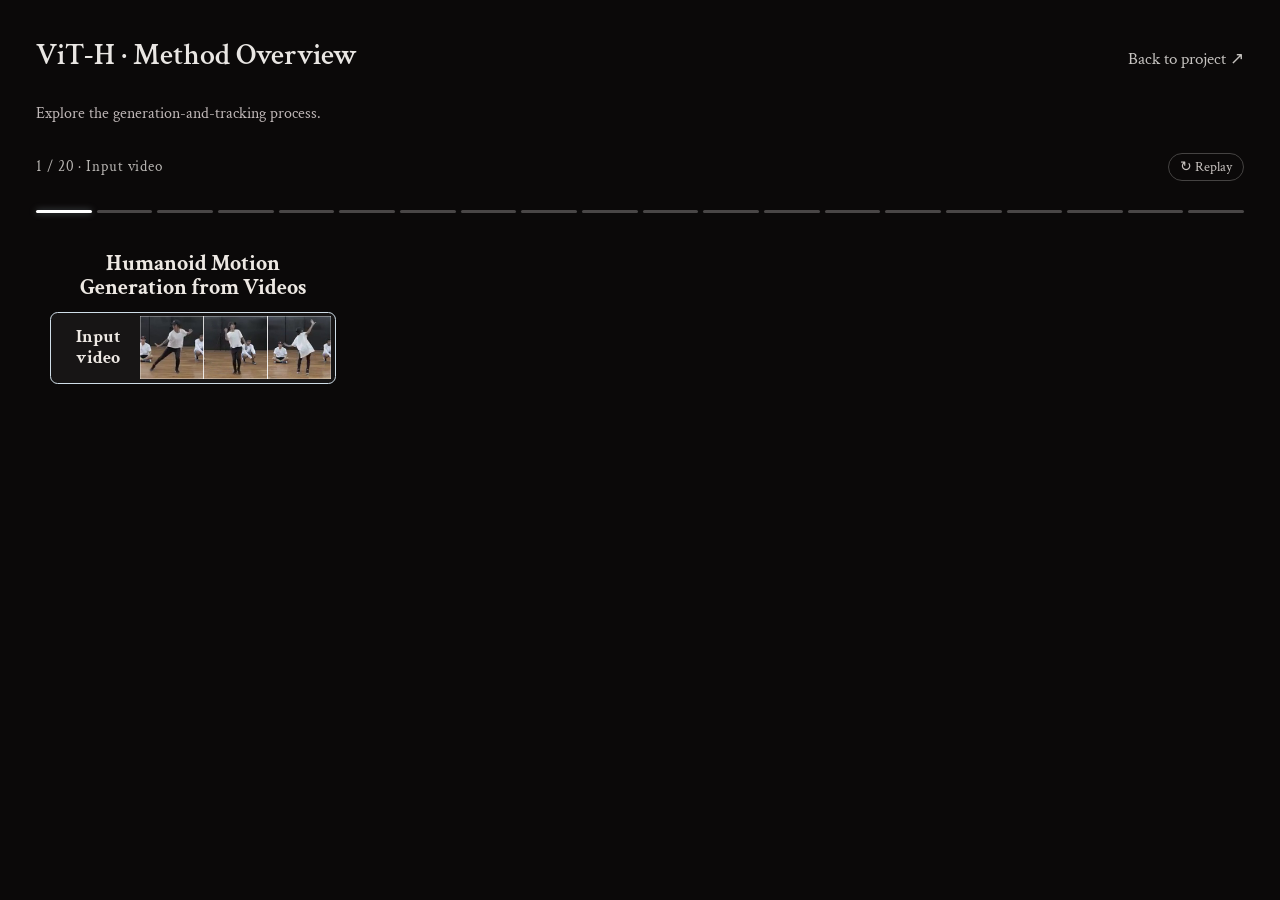
==== method.html @ 99b03718 "initial commit" ====
<!DOCTYPE html>
<html lang="en">
<head>
    <meta charset="utf-8">
    <meta name="viewport" content="width=device-width, initial-scale=1">
    <title>ViT-H — Method Overview</title>
    <link rel="preconnect" href="https://fonts.googleapis.com">
    <link rel="preconnect" href="https://fonts.gstatic.com" crossorigin>
    <link rel="stylesheet" href="https://fonts.googleapis.com/css2?family=Crimson+Text:wght@400;600;700&amp;display=swap">
    <link rel="stylesheet" href="static/css/method.css">
    <script src="static/js/method.js" defer></script>
</head>
<body class="method-standalone">
    <main class="method-explorer">
        <header class="method-page-heading"><h1>ViT-H · Method Overview</h1><a href="index.html#method">Back to project ↗</a></header>
<div class="method-toolbar"><span>Explore the generation-and-tracking process.</span></div>
<div class="method-global-controls" hidden=""><div class="method-controls-line"><span class="method-control-caption" aria-live="polite">Follow the video-to-humanoid pipeline</span><button class="method-replay" type="button" aria-label="Replay the complete method animation">↻ Replay</button></div><div class="method-progress" role="group" aria-label="Complete method animation states"><button type="button" class="method-progress-stop" data-seek="0" aria-label="1. Input video" title="1. Input video"><span aria-hidden="true"></span></button><button type="button" class="method-progress-stop" data-seek="1" aria-label="2. Video condition set" title="2. Video condition set"><span aria-hidden="true"></span></button><button type="button" class="method-progress-stop" data-seek="2" aria-label="3. Diffusion-based motion generation" title="3. Diffusion-based motion generation"><span aria-hidden="true"></span></button><button type="button" class="method-progress-stop" data-seek="3" aria-label="4. Direct G1 motion prediction" title="4. Direct G1 motion prediction"><span aria-hidden="true"></span></button><button type="button" class="method-progress-stop" data-seek="4" aria-label="5. Preceding segment for the AR variant" title="5. Preceding segment for the AR variant"><span aria-hidden="true"></span></button><button type="button" class="method-progress-stop" data-seek="5" aria-label="6. Continue to post-training" title="6. Continue to post-training"><span aria-hidden="true"></span></button><button type="button" class="method-progress-stop" data-seek="6" aria-label="7. Input video → motion generator" title="7. Input video → motion generator"><span aria-hidden="true"></span></button><button type="button" class="method-progress-stop" data-seek="7" aria-label="8. Generate motion candidates" title="8. Generate motion candidates"><span aria-hidden="true"></span></button><button type="button" class="method-progress-stop" data-seek="8" aria-label="9. Track candidates and compare tracking results" title="9. Track candidates and compare tracking results"><span aria-hidden="true"></span></button><button type="button" class="method-progress-stop" data-seek="9" aria-label="10. Read the four tracking rewards" title="10. Read the four tracking rewards"><span aria-hidden="true"></span></button><button type="button" class="method-progress-stop" data-seek="10" aria-label="11. Construct motion preferences" title="11. Construct motion preferences"><span aria-hidden="true"></span></button><button type="button" class="method-progress-stop" data-seek="11" aria-label="12. DPO update" title="12. DPO update"><span aria-hidden="true"></span></button><button type="button" class="method-progress-stop" data-seek="12" aria-label="13. Continue to deployment" title="13. Continue to deployment"><span aria-hidden="true"></span></button><button type="button" class="method-progress-stop" data-seek="13" aria-label="14. Offline: input video" title="14. Offline: input video"><span aria-hidden="true"></span></button><button type="button" class="method-progress-stop" data-seek="14" aria-label="15. Offline: generate and track" title="15. Offline: generate and track"><span aria-hidden="true"></span></button><button type="button" class="method-progress-stop" data-seek="15" aria-label="16. Offline: real-world execution" title="16. Offline: real-world execution"><span aria-hidden="true"></span></button><button type="button" class="method-progress-stop" data-seek="16" aria-label="17. Online: live video inputs" title="17. Online: live video inputs"><span aria-hidden="true"></span></button><button type="button" class="method-progress-stop" data-seek="17" aria-label="18. Online: generate and track" title="18. Online: generate and track"><span aria-hidden="true"></span></button><button type="button" class="method-progress-stop" data-seek="18" aria-label="19. Online: real-world execution" title="19. Online: real-world execution"><span aria-hidden="true"></span></button><button type="button" class="method-progress-stop" data-seek="19" aria-label="20. Online: preceding-segment feedback" title="20. Online: preceding-segment feedback"><span aria-hidden="true"></span></button></div></div>

<div class="method-board">
<div class="method-part" data-stage="pretrain">
    <div class="method-local-controls" hidden=""><div class="method-controls-line"><span class="method-control-caption">Pre-train</span><button class="method-replay" type="button" aria-label="Replay Pre-train">↻ Replay</button></div><div class="method-progress" role="group" aria-label="pretrain animation states"><button type="button" class="method-progress-stop" data-seek="0" aria-label="1. Input video" title="1. Input video"><span aria-hidden="true"></span></button><button type="button" class="method-progress-stop" data-seek="1" aria-label="2. Video condition set" title="2. Video condition set"><span aria-hidden="true"></span></button><button type="button" class="method-progress-stop" data-seek="2" aria-label="3. Diffusion-based motion generation" title="3. Diffusion-based motion generation"><span aria-hidden="true"></span></button><button type="button" class="method-progress-stop" data-seek="3" aria-label="4. Direct G1 motion prediction" title="4. Direct G1 motion prediction"><span aria-hidden="true"></span></button><button type="button" class="method-progress-stop" data-seek="4" aria-label="5. Preceding segment for the AR variant" title="5. Preceding segment for the AR variant"><span aria-hidden="true"></span></button></div></div><section class="method-stage method-stage-pretrain method-canvas" aria-label="Humanoid motion generation from videos" style="--stage-width:559.748;--stage-height:802.3333333333334;">
    <h3 class="method-text" data-shape="PRE / heading" style="left:0.00000%;top:0.21859%;width:100.00001%;height:12.99061%;"><div class="method-paragraph" style="line-height:1.1;text-align:center;"><span style="font-size:calc(var(--native-font) * 100cqw / var(--font-reference));font-weight:700;color:#ede8e3;--native-font:40.0;">Humanoid Motion </span></div><div class="method-paragraph" style="line-height:1.1;text-align:center;"><span style="font-size:calc(var(--native-font) * 100cqw / var(--font-reference));font-weight:700;color:#ede8e3;--native-font:40.0;">Generation from Videos</span></div></h3>
    <div class="method-step" data-step="pretrain-0" data-narration="Input video"><div class="method-shape" data-shape="PRE / input card" aria-hidden="true" style="left:4.32791%;top:14.61798%;width:91.28967%;height:16.11049%;background:#171515;border:0.59551cqw solid #D0DEE8;border-radius:2.43072cqw;" data-reveal="" data-delay="0" data-direction="down"></div>
    <div class="method-text" data-shape="PRE / input label" style="left:12.70063%;top:18.29230%;width:13.80034%;height:8.72404%;" data-reveal="" data-delay="0" data-direction="down"><div class="method-paragraph" style="line-height:calc(var(--native-line-height) * 100cqw / var(--font-reference));text-align:center;--native-line-height:34.6666;"><span style="font-size:calc(var(--native-font) * 100cqw / var(--font-reference));font-weight:700;color:#ede8e3;--native-font:32.0;">Input</span></div><div class="method-paragraph" style="line-height:calc(var(--native-line-height) * 100cqw / var(--font-reference));text-align:center;--native-line-height:34.6666;"><span style="font-size:calc(var(--native-font) * 100cqw / var(--font-reference));font-weight:700;color:#ede8e3;--native-font:32.0;">video</span></div></div>
    <div class="method-picture" data-shape="PRE / video / REAL SOURCE / v15" style="left:33.08575%;top:15.54521%;width:60.88454%;height:14.11589%;" data-reveal="" data-delay="160" data-direction="down"><img src="static/images/method-116-pre-video.png" alt="PRE: video" loading="lazy" decoding="async" style="width:100.00000%;height:100.00000%;left:-0.00000%;top:-0.00000%;"></div>
    </div><div class="method-step" data-step="pretrain-1" data-narration="Video condition set"><svg class="method-connector" data-shape="PRE / video to conditions / 1" viewbox="0 0 559.748 802.3333333333334" aria-hidden="true" style="" data-reveal="" data-delay="0" data-direction="down"><defs><marker id="arrow-13" viewbox="0 0 10 10" orient="auto-start-reverse" refX="2" refY="5" markerWidth="3" markerHeight="3"><path d="M0 0L10 5L0 10Z" fill="#49A4D2"/></marker></defs><path d="M 287.520 248.057 L 287.520 263.257" fill="none" stroke="#49A4D2" stroke-width="4.000" marker-end="url(#arrow-13)" stroke-linejoin="round"/></svg>
    <div class="method-shape" data-shape="PRE / condition card" aria-hidden="true" style="left:4.32791%;top:34.40277%;width:91.28967%;height:27.60258%;background:#171515;border:0.59551cqw solid #49A4D2;border-radius:2.56421cqw;" data-reveal="" data-delay="350" data-direction="down"></div>
    <div class="method-shape" data-shape="PRE / camera / shared origin" aria-hidden="true" style="left:15.08996%;top:46.97989%;width:1.06332%;height:0.74183%;background:#202B36;border-radius:50%;" data-reveal="" data-delay="600" data-direction="down"></div>
    <svg class="method-connector" data-shape="PRE / camera / x axis / 1" viewbox="0 0 559.748 802.3333333333334" aria-hidden="true" style="" data-reveal="" data-delay="600" data-direction="down"><defs><marker id="arrow-319" viewbox="0 0 10 10" orient="auto-start-reverse" refX="2" refY="5" markerWidth="3" markerHeight="3"><path d="M0 0L10 5L0 10Z" fill="#C75B60"/></marker></defs><path d="M 87.442 379.911 L 66.003 379.911" fill="none" stroke="#C75B60" stroke-width="1.867" marker-end="url(#arrow-319)" stroke-linejoin="round"/></svg>
    <svg class="method-connector" data-shape="PRE / camera / y axis / 1" viewbox="0 0 559.748 802.3333333333334" aria-hidden="true" style="" data-reveal="" data-delay="600" data-direction="down"><defs><marker id="arrow-320" viewbox="0 0 10 10" orient="auto-start-reverse" refX="2" refY="5" markerWidth="3" markerHeight="3"><path d="M0 0L10 5L0 10Z" fill="#389C7C"/></marker></defs><path d="M 87.442 379.911 L 87.442 353.672" fill="none" stroke="#389C7C" stroke-width="1.867" marker-end="url(#arrow-320)" stroke-linejoin="round"/></svg>
    <svg class="method-connector" data-shape="PRE / camera / z axis / 1" viewbox="0 0 559.748 802.3333333333334" aria-hidden="true" style="" data-reveal="" data-delay="600" data-direction="down"><defs><marker id="arrow-321" viewbox="0 0 10 10" orient="auto-start-reverse" refX="2" refY="5" markerWidth="3" markerHeight="3"><path d="M0 0L10 5L0 10Z" fill="#49A4D2"/></marker></defs><path d="M 87.442 379.911 L 72.288 395.862" fill="none" stroke="#49A4D2" stroke-width="1.867" marker-end="url(#arrow-321)" stroke-linejoin="round"/></svg>
    <div class="method-text" data-shape="PRE / condition label" style="left:4.31762%;top:34.40279%;width:91.28962%;height:5.07610%;" data-reveal="" data-delay="350" data-direction="down"><div class="method-paragraph" style="line-height:1.1;text-align:center;"><span style="font-size:calc(var(--native-font) * 100cqw / var(--font-reference));font-weight:700;color:#ede8e3;--native-font:32.0;">Video c</span><span style="font-size:calc(var(--native-font) * 100cqw / var(--font-reference));font-weight:700;color:#ede8e3;--native-font:32.0;">ondition set</span></div></div>
    <div class="method-text" data-shape="PRE / camera label" style="left:7.60925%;top:54.16436%;width:26.93921%;height:7.55122%;" data-reveal="" data-delay="600" data-direction="down"><div class="method-paragraph" style="line-height:calc(var(--native-line-height) * 100cqw / var(--font-reference));text-align:center;--native-line-height:29.3333;"><span style="font-size:calc(var(--native-font) * 100cqw / var(--font-reference));font-weight:400;color:#abb4bd;--native-font:32.0;">Camera</span></div><div class="method-paragraph" style="line-height:calc(var(--native-line-height) * 100cqw / var(--font-reference));text-align:center;--native-line-height:29.3333;"><span style="font-size:calc(var(--native-font) * 100cqw / var(--font-reference));font-weight:400;color:#abb4bd;--native-font:32.0;">orientation</span></div></div>
    <div class="method-text" data-shape="PRE / annotation label" style="left:37.44615%;top:54.16436%;width:34.52016%;height:7.55122%;" data-reveal="" data-delay="800" data-direction="down"><div class="method-paragraph" style="line-height:calc(var(--native-line-height) * 100cqw / var(--font-reference));text-align:center;--native-line-height:29.3333;"><span style="font-size:calc(var(--native-font) * 100cqw / var(--font-reference));font-weight:400;color:#abb4bd;--native-font:32.0;">B</span><span style="font-size:calc(var(--native-font) * 100cqw / var(--font-reference));font-weight:400;color:#abb4bd;--native-font:32.0;">B</span><span style="font-size:calc(var(--native-font) * 100cqw / var(--font-reference));font-weight:400;color:#abb4bd;--native-font:32.0;">ox</span><span style="font-size:calc(var(--native-font) * 100cqw / var(--font-reference));font-weight:400;color:#abb4bd;--native-font:32.0;"> </span><span style="font-size:calc(var(--native-font) * 100cqw / var(--font-reference));font-weight:400;color:#abb4bd;--native-font:32.0;">&amp;</span></div><div class="method-paragraph" style="line-height:calc(var(--native-line-height) * 100cqw / var(--font-reference));text-align:center;--native-line-height:29.3333;"><span style="font-size:calc(var(--native-font) * 100cqw / var(--font-reference));font-weight:400;color:#abb4bd;--native-font:32.0;">keypoint</span><span style="font-size:calc(var(--native-font) * 100cqw / var(--font-reference));font-weight:400;color:#abb4bd;--native-font:32.0;">s</span></div></div>
    <div class="method-text" data-shape="PRE / feature label" style="left:76.02930%;top:54.16436%;width:16.98734%;height:7.55122%;" data-reveal="" data-delay="1000" data-direction="down"><div class="method-paragraph" style="line-height:calc(var(--native-line-height) * 100cqw / var(--font-reference));text-align:center;--native-line-height:29.3333;"><span style="font-size:calc(var(--native-font) * 100cqw / var(--font-reference));font-weight:400;color:#abb4bd;--native-font:32.0;">Image</span></div><div class="method-paragraph" style="line-height:calc(var(--native-line-height) * 100cqw / var(--font-reference));text-align:center;--native-line-height:29.3333;"><span style="font-size:calc(var(--native-font) * 100cqw / var(--font-reference));font-weight:400;color:#abb4bd;--native-font:32.0;">feature</span></div></div>
    <svg class="method-connector" data-shape="PRE / camera rotations / frustum plane 0 / 1" viewbox="0 0 559.748 802.3333333333334" aria-hidden="true" style="" data-reveal="" data-delay="600" data-direction="down"><defs><marker id="arrow-290" viewbox="0 0 10 10" refx="8" refy="5" markerwidth="3.2" markerheight="3.2" orient="auto-start-reverse"><path d="M0 0L10 5L0 10Z" fill="#B5D7ED"></path></marker></defs><path d="M 50.479 394.954 L 102.053 400.972" fill="none" stroke="#B5D7ED" stroke-width="1.867"></path></svg>
    <svg class="method-connector" data-shape="PRE / camera rotations / frustum plane 0 / 2" viewbox="0 0 559.748 802.3333333333334" aria-hidden="true" style="" data-reveal="" data-delay="600" data-direction="down"><defs><marker id="arrow-291" viewbox="0 0 10 10" refx="8" refy="5" markerwidth="3.2" markerheight="3.2" orient="auto-start-reverse"><path d="M0 0L10 5L0 10Z" fill="#B5D7ED"></path></marker></defs><path d="M 102.053 400.972 L 102.053 367.794" fill="none" stroke="#B5D7ED" stroke-width="1.867"></path></svg>
    <svg class="method-connector" data-shape="PRE / camera rotations / frustum plane 0 / 3" viewbox="0 0 559.748 802.3333333333334" aria-hidden="true" style="" data-reveal="" data-delay="600" data-direction="down"><defs><marker id="arrow-292" viewbox="0 0 10 10" refx="8" refy="5" markerwidth="3.2" markerheight="3.2" orient="auto-start-reverse"><path d="M0 0L10 5L0 10Z" fill="#B5D7ED"></path></marker></defs><path d="M 102.053 367.794 L 50.479 361.776" fill="none" stroke="#B5D7ED" stroke-width="1.867"></path></svg>
    <svg class="method-connector" data-shape="PRE / camera rotations / frustum plane 0 / 4" viewbox="0 0 559.748 802.3333333333334" aria-hidden="true" style="" data-reveal="" data-delay="600" data-direction="down"><defs><marker id="arrow-293" viewbox="0 0 10 10" refx="8" refy="5" markerwidth="3.2" markerheight="3.2" orient="auto-start-reverse"><path d="M0 0L10 5L0 10Z" fill="#B5D7ED"></path></marker></defs><path d="M 50.479 361.776 L 50.479 394.954" fill="none" stroke="#B5D7ED" stroke-width="1.867"></path></svg>
    <svg class="method-connector" data-shape="PRE / camera rotations / ray 0-0 / 1" viewbox="0 0 559.748 802.3333333333334" aria-hidden="true" style="" data-reveal="" data-delay="600" data-direction="down"><defs><marker id="arrow-294" viewbox="0 0 10 10" refx="8" refy="5" markerwidth="3.2" markerheight="3.2" orient="auto-start-reverse"><path d="M0 0L10 5L0 10Z" fill="#B5D7ED"></path></marker></defs><path d="M 85.646 365.899 L 50.479 394.954" fill="none" stroke="#B5D7ED" stroke-width="1.333"></path></svg>
    <svg class="method-connector" data-shape="PRE / camera rotations / ray 0-1 / 1" viewbox="0 0 559.748 802.3333333333334" aria-hidden="true" style="" data-reveal="" data-delay="600" data-direction="down"><defs><marker id="arrow-295" viewbox="0 0 10 10" refx="8" refy="5" markerwidth="3.2" markerheight="3.2" orient="auto-start-reverse"><path d="M0 0L10 5L0 10Z" fill="#B5D7ED"></path></marker></defs><path d="M 85.646 365.899 L 102.053 400.972" fill="none" stroke="#B5D7ED" stroke-width="1.333"></path></svg>
    <svg class="method-connector" data-shape="PRE / camera rotations / ray 0-2 / 1" viewbox="0 0 559.748 802.3333333333334" aria-hidden="true" style="" data-reveal="" data-delay="600" data-direction="down"><defs><marker id="arrow-296" viewbox="0 0 10 10" refx="8" refy="5" markerwidth="3.2" markerheight="3.2" orient="auto-start-reverse"><path d="M0 0L10 5L0 10Z" fill="#B5D7ED"></path></marker></defs><path d="M 85.646 365.899 L 102.053 367.794" fill="none" stroke="#B5D7ED" stroke-width="1.333"></path></svg>
    <svg class="method-connector" data-shape="PRE / camera rotations / ray 0-3 / 1" viewbox="0 0 559.748 802.3333333333334" aria-hidden="true" style="" data-reveal="" data-delay="600" data-direction="down"><defs><marker id="arrow-297" viewbox="0 0 10 10" refx="8" refy="5" markerwidth="3.2" markerheight="3.2" orient="auto-start-reverse"><path d="M0 0L10 5L0 10Z" fill="#B5D7ED"></path></marker></defs><path d="M 85.646 365.899 L 50.479 361.776" fill="none" stroke="#B5D7ED" stroke-width="1.333"></path></svg>
    <svg class="method-connector" data-shape="PRE / camera rotations / frustum plane 1 / 1" viewbox="0 0 559.748 802.3333333333334" aria-hidden="true" style="" data-reveal="" data-delay="600" data-direction="down"><defs><marker id="arrow-298" viewbox="0 0 10 10" refx="8" refy="5" markerwidth="3.2" markerheight="3.2" orient="auto-start-reverse"><path d="M0 0L10 5L0 10Z" fill="#7DBAE0"></path></marker></defs><path d="M 112.728 401.639 L 157.349 401.639" fill="none" stroke="#7DBAE0" stroke-width="1.867"></path></svg>
    <svg class="method-connector" data-shape="PRE / camera rotations / frustum plane 1 / 2" viewbox="0 0 559.748 802.3333333333334" aria-hidden="true" style="" data-reveal="" data-delay="600" data-direction="down"><defs><marker id="arrow-299" viewbox="0 0 10 10" refx="8" refy="5" markerwidth="3.2" markerheight="3.2" orient="auto-start-reverse"><path d="M0 0L10 5L0 10Z" fill="#7DBAE0"></path></marker></defs><path d="M 157.349 401.639 L 157.349 368.462" fill="none" stroke="#7DBAE0" stroke-width="1.867"></path></svg>
    <svg class="method-connector" data-shape="PRE / camera rotations / frustum plane 1 / 3" viewbox="0 0 559.748 802.3333333333334" aria-hidden="true" style="" data-reveal="" data-delay="600" data-direction="down"><defs><marker id="arrow-300" viewbox="0 0 10 10" refx="8" refy="5" markerwidth="3.2" markerheight="3.2" orient="auto-start-reverse"><path d="M0 0L10 5L0 10Z" fill="#7DBAE0"></path></marker></defs><path d="M 157.349 368.462 L 112.728 368.462" fill="none" stroke="#7DBAE0" stroke-width="1.867"></path></svg>
    <svg class="method-connector" data-shape="PRE / camera rotations / frustum plane 1 / 4" viewbox="0 0 559.748 802.3333333333334" aria-hidden="true" style="" data-reveal="" data-delay="600" data-direction="down"><defs><marker id="arrow-301" viewbox="0 0 10 10" refx="8" refy="5" markerwidth="3.2" markerheight="3.2" orient="auto-start-reverse"><path d="M0 0L10 5L0 10Z" fill="#7DBAE0"></path></marker></defs><path d="M 112.728 368.462 L 112.728 401.639" fill="none" stroke="#7DBAE0" stroke-width="1.867"></path></svg>
    <svg class="method-connector" data-shape="PRE / camera rotations / ray 1-0 / 1" viewbox="0 0 559.748 802.3333333333334" aria-hidden="true" style="" data-reveal="" data-delay="600" data-direction="down"><defs><marker id="arrow-302" viewbox="0 0 10 10" refx="8" refy="5" markerwidth="3.2" markerheight="3.2" orient="auto-start-reverse"><path d="M0 0L10 5L0 10Z" fill="#7DBAE0"></path></marker></defs><path d="M 85.646 365.899 L 112.728 401.639" fill="none" stroke="#7DBAE0" stroke-width="1.333"></path></svg>
    <svg class="method-connector" data-shape="PRE / camera rotations / ray 1-1 / 1" viewbox="0 0 559.748 802.3333333333334" aria-hidden="true" style="" data-reveal="" data-delay="600" data-direction="down"><defs><marker id="arrow-303" viewbox="0 0 10 10" refx="8" refy="5" markerwidth="3.2" markerheight="3.2" orient="auto-start-reverse"><path d="M0 0L10 5L0 10Z" fill="#7DBAE0"></path></marker></defs><path d="M 85.646 365.899 L 157.349 401.639" fill="none" stroke="#7DBAE0" stroke-width="1.333"></path></svg>
    <svg class="method-connector" data-shape="PRE / camera rotations / ray 1-2 / 1" viewbox="0 0 559.748 802.3333333333334" aria-hidden="true" style="" data-reveal="" data-delay="600" data-direction="down"><defs><marker id="arrow-304" viewbox="0 0 10 10" refx="8" refy="5" markerwidth="3.2" markerheight="3.2" orient="auto-start-reverse"><path d="M0 0L10 5L0 10Z" fill="#7DBAE0"></path></marker></defs><path d="M 85.646 365.899 L 157.349 368.462" fill="none" stroke="#7DBAE0" stroke-width="1.333"></path></svg>
    <svg class="method-connector" data-shape="PRE / camera rotations / ray 1-3 / 1" viewbox="0 0 559.748 802.3333333333334" aria-hidden="true" style="" data-reveal="" data-delay="600" data-direction="down"><defs><marker id="arrow-305" viewbox="0 0 10 10" refx="8" refy="5" markerwidth="3.2" markerheight="3.2" orient="auto-start-reverse"><path d="M0 0L10 5L0 10Z" fill="#7DBAE0"></path></marker></defs><path d="M 85.646 365.899 L 112.728 368.462" fill="none" stroke="#7DBAE0" stroke-width="1.333"></path></svg>
    <svg class="method-connector" data-shape="PRE / camera rotations / frustum plane 2 / 1" viewbox="0 0 559.748 802.3333333333334" aria-hidden="true" style="" data-reveal="" data-delay="600" data-direction="down"><defs><marker id="arrow-306" viewbox="0 0 10 10" refx="8" refy="5" markerwidth="3.2" markerheight="3.2" orient="auto-start-reverse"><path d="M0 0L10 5L0 10Z" fill="#388DBC"></path></marker></defs><path d="M 164.579 400.972 L 185.114 394.954" fill="none" stroke="#388DBC" stroke-width="1.867"></path></svg>
    <svg class="method-connector" data-shape="PRE / camera rotations / frustum plane 2 / 2" viewbox="0 0 559.748 802.3333333333334" aria-hidden="true" style="" data-reveal="" data-delay="600" data-direction="down"><defs><marker id="arrow-307" viewbox="0 0 10 10" refx="8" refy="5" markerwidth="3.2" markerheight="3.2" orient="auto-start-reverse"><path d="M0 0L10 5L0 10Z" fill="#388DBC"></path></marker></defs><path d="M 185.114 394.954 L 185.114 361.776" fill="none" stroke="#388DBC" stroke-width="1.867"></path></svg>
    <svg class="method-connector" data-shape="PRE / camera rotations / frustum plane 2 / 3" viewbox="0 0 559.748 802.3333333333334" aria-hidden="true" style="" data-reveal="" data-delay="600" data-direction="down"><defs><marker id="arrow-308" viewbox="0 0 10 10" refx="8" refy="5" markerwidth="3.2" markerheight="3.2" orient="auto-start-reverse"><path d="M0 0L10 5L0 10Z" fill="#388DBC"></path></marker></defs><path d="M 185.114 361.776 L 164.579 367.794" fill="none" stroke="#388DBC" stroke-width="1.867"></path></svg>
    <svg class="method-connector" data-shape="PRE / camera rotations / frustum plane 2 / 4" viewbox="0 0 559.748 802.3333333333334" aria-hidden="true" style="" data-reveal="" data-delay="600" data-direction="down"><defs><marker id="arrow-309" viewbox="0 0 10 10" refx="8" refy="5" markerwidth="3.2" markerheight="3.2" orient="auto-start-reverse"><path d="M0 0L10 5L0 10Z" fill="#388DBC"></path></marker></defs><path d="M 164.579 367.794 L 164.579 400.972" fill="none" stroke="#388DBC" stroke-width="1.867"></path></svg>
    <svg class="method-connector" data-shape="PRE / camera rotations / ray 2-0 / 1" viewbox="0 0 559.748 802.3333333333334" aria-hidden="true" style="" data-reveal="" data-delay="600" data-direction="down"><defs><marker id="arrow-310" viewbox="0 0 10 10" refx="8" refy="5" markerwidth="3.2" markerheight="3.2" orient="auto-start-reverse"><path d="M0 0L10 5L0 10Z" fill="#388DBC"></path></marker></defs><path d="M 85.646 365.899 L 164.579 400.972" fill="none" stroke="#388DBC" stroke-width="1.333"></path></svg>
    <svg class="method-connector" data-shape="PRE / camera rotations / ray 2-1 / 1" viewbox="0 0 559.748 802.3333333333334" aria-hidden="true" style="" data-reveal="" data-delay="600" data-direction="down"><defs><marker id="arrow-311" viewbox="0 0 10 10" refx="8" refy="5" markerwidth="3.2" markerheight="3.2" orient="auto-start-reverse"><path d="M0 0L10 5L0 10Z" fill="#388DBC"></path></marker></defs><path d="M 85.646 365.899 L 185.114 394.954" fill="none" stroke="#388DBC" stroke-width="1.333"></path></svg>
    <svg class="method-connector" data-shape="PRE / camera rotations / ray 2-2 / 1" viewbox="0 0 559.748 802.3333333333334" aria-hidden="true" style="" data-reveal="" data-delay="600" data-direction="down"><defs><marker id="arrow-312" viewbox="0 0 10 10" refx="8" refy="5" markerwidth="3.2" markerheight="3.2" orient="auto-start-reverse"><path d="M0 0L10 5L0 10Z" fill="#388DBC"></path></marker></defs><path d="M 85.646 365.899 L 185.114 361.776" fill="none" stroke="#388DBC" stroke-width="1.333"></path></svg>
    <svg class="method-connector" data-shape="PRE / camera rotations / ray 2-3 / 1" viewbox="0 0 559.748 802.3333333333334" aria-hidden="true" style="" data-reveal="" data-delay="600" data-direction="down"><defs><marker id="arrow-313" viewbox="0 0 10 10" refx="8" refy="5" markerwidth="3.2" markerheight="3.2" orient="auto-start-reverse"><path d="M0 0L10 5L0 10Z" fill="#388DBC"></path></marker></defs><path d="M 85.646 365.899 L 164.579 367.794" fill="none" stroke="#388DBC" stroke-width="1.333"></path></svg>
    <div class="method-shape" data-shape="PRE / image features / frame 0" aria-hidden="true" style="left:75.34742%;top:43.15805%;width:12.34841%;height:8.61487%;background:#171515;border:0.19056cqw solid #B5CADB;border-radius:0;" data-reveal="" data-delay="1000" data-direction="down"></div>
    <div class="method-shape" data-shape="PRE / image features / cell 0-0-0" aria-hidden="true" style="left:76.27354%;top:43.80415%;width:2.26386%;height:1.57938%;background:#D9EAF8;border-radius:0;" data-reveal="" data-delay="1000" data-direction="down"></div>
    <div class="method-shape" data-shape="PRE / image features / cell 0-0-1" aria-hidden="true" style="left:78.89758%;top:43.80415%;width:2.26386%;height:1.57938%;background:#6DB0DA;border-radius:0;" data-reveal="" data-delay="1000" data-direction="down"></div>
    <div class="method-shape" data-shape="PRE / image features / cell 0-0-2" aria-hidden="true" style="left:81.52163%;top:43.80415%;width:2.26386%;height:1.57938%;background:#86B7D5;border-radius:0;" data-reveal="" data-delay="1000" data-direction="down"></div>
    <div class="method-shape" data-shape="PRE / image features / cell 0-0-3" aria-hidden="true" style="left:84.14566%;top:43.80415%;width:2.26386%;height:1.57938%;background:#D9EAF8;border-radius:0;" data-reveal="" data-delay="1000" data-direction="down"></div>
    <div class="method-shape" data-shape="PRE / image features / cell 0-1-0" aria-hidden="true" style="left:76.27354%;top:45.63481%;width:2.26386%;height:1.57938%;background:#B6D7EA;border-radius:0;" data-reveal="" data-delay="1000" data-direction="down"></div>
    <div class="method-shape" data-shape="PRE / image features / cell 0-1-1" aria-hidden="true" style="left:78.89758%;top:45.63481%;width:2.26386%;height:1.57938%;background:#D6E5EF;border-radius:0;" data-reveal="" data-delay="1000" data-direction="down"></div>
    <div class="method-shape" data-shape="PRE / image features / cell 0-1-2" aria-hidden="true" style="left:81.52163%;top:45.63481%;width:2.26386%;height:1.57938%;background:#A5CDE9;border-radius:0;" data-reveal="" data-delay="1000" data-direction="down"></div>
    <div class="method-shape" data-shape="PRE / image features / cell 0-1-3" aria-hidden="true" style="left:84.14566%;top:45.63481%;width:2.26386%;height:1.57938%;background:#B6D7EA;border-radius:0;" data-reveal="" data-delay="1000" data-direction="down"></div>
    <div class="method-shape" data-shape="PRE / image features / cell 0-2-0" aria-hidden="true" style="left:76.27354%;top:47.46548%;width:2.26386%;height:1.57938%;background:#D9EAF8;border-radius:0;" data-reveal="" data-delay="1000" data-direction="down"></div>
    <div class="method-shape" data-shape="PRE / image features / cell 0-2-1" aria-hidden="true" style="left:78.89758%;top:47.46548%;width:2.26386%;height:1.57938%;background:#6DB0DA;border-radius:0;" data-reveal="" data-delay="1000" data-direction="down"></div>
    <div class="method-shape" data-shape="PRE / image features / cell 0-2-2" aria-hidden="true" style="left:81.52163%;top:47.46548%;width:2.26386%;height:1.57938%;background:#86B7D5;border-radius:0;" data-reveal="" data-delay="1000" data-direction="down"></div>
    <div class="method-shape" data-shape="PRE / image features / cell 0-2-3" aria-hidden="true" style="left:84.14566%;top:47.46548%;width:2.26386%;height:1.57938%;background:#D9EAF8;border-radius:0;" data-reveal="" data-delay="1000" data-direction="down"></div>
    <div class="method-shape" data-shape="PRE / image features / cell 0-3-0" aria-hidden="true" style="left:76.27354%;top:49.29614%;width:2.26386%;height:1.57938%;background:#B6D7EA;border-radius:0;" data-reveal="" data-delay="1000" data-direction="down"></div>
    <div class="method-shape" data-shape="PRE / image features / cell 0-3-1" aria-hidden="true" style="left:78.89758%;top:49.29614%;width:2.26386%;height:1.57938%;background:#D6E5EF;border-radius:0;" data-reveal="" data-delay="1000" data-direction="down"></div>
    <div class="method-shape" data-shape="PRE / image features / cell 0-3-2" aria-hidden="true" style="left:81.52163%;top:49.29614%;width:2.26386%;height:1.57938%;background:#A5CDE9;border-radius:0;" data-reveal="" data-delay="1000" data-direction="down"></div>
    <div class="method-shape" data-shape="PRE / image features / cell 0-3-3" aria-hidden="true" style="left:84.14566%;top:49.29614%;width:2.26386%;height:1.57938%;background:#B6D7EA;border-radius:0;" data-reveal="" data-delay="1000" data-direction="down"></div>
    <div class="method-shape" data-shape="PRE / image features / frame 1" aria-hidden="true" style="left:77.14823%;top:42.61962%;width:12.34841%;height:8.61487%;background:#171515;border:0.19056cqw solid #B5CADB;border-radius:0;" data-reveal="" data-delay="1000" data-direction="down"></div>
    <div class="method-shape" data-shape="PRE / image features / cell 1-0-0" aria-hidden="true" style="left:78.07435%;top:43.26572%;width:2.26386%;height:1.57938%;background:#A5CDE9;border-radius:0;" data-reveal="" data-delay="1000" data-direction="down"></div>
    <div class="method-shape" data-shape="PRE / image features / cell 1-0-1" aria-hidden="true" style="left:80.69839%;top:43.26572%;width:2.26386%;height:1.57938%;background:#B6D7EA;border-radius:0;" data-reveal="" data-delay="1000" data-direction="down"></div>
    <div class="method-shape" data-shape="PRE / image features / cell 1-0-2" aria-hidden="true" style="left:83.32244%;top:43.26572%;width:2.26386%;height:1.57938%;background:#D6E5EF;border-radius:0;" data-reveal="" data-delay="1000" data-direction="down"></div>
    <div class="method-shape" data-shape="PRE / image features / cell 1-0-3" aria-hidden="true" style="left:85.94647%;top:43.26572%;width:2.26386%;height:1.57938%;background:#A5CDE9;border-radius:0;" data-reveal="" data-delay="1000" data-direction="down"></div>
    <div class="method-shape" data-shape="PRE / image features / cell 1-1-0" aria-hidden="true" style="left:78.07435%;top:45.09638%;width:2.26386%;height:1.57938%;background:#86B7D5;border-radius:0;" data-reveal="" data-delay="1000" data-direction="down"></div>
    <div class="method-shape" data-shape="PRE / image features / cell 1-1-1" aria-hidden="true" style="left:80.69839%;top:45.09638%;width:2.26386%;height:1.57938%;background:#D9EAF8;border-radius:0;" data-reveal="" data-delay="1000" data-direction="down"></div>
    <div class="method-shape" data-shape="PRE / image features / cell 1-1-2" aria-hidden="true" style="left:83.32244%;top:45.09638%;width:2.26386%;height:1.57938%;background:#6DB0DA;border-radius:0;" data-reveal="" data-delay="1000" data-direction="down"></div>
    <div class="method-shape" data-shape="PRE / image features / cell 1-1-3" aria-hidden="true" style="left:85.94647%;top:45.09638%;width:2.26386%;height:1.57938%;background:#86B7D5;border-radius:0;" data-reveal="" data-delay="1000" data-direction="down"></div>
    <div class="method-shape" data-shape="PRE / image features / cell 1-2-0" aria-hidden="true" style="left:78.07435%;top:46.92705%;width:2.26386%;height:1.57938%;background:#A5CDE9;border-radius:0;" data-reveal="" data-delay="1000" data-direction="down"></div>
    <div class="method-shape" data-shape="PRE / image features / cell 1-2-1" aria-hidden="true" style="left:80.69839%;top:46.92705%;width:2.26386%;height:1.57938%;background:#B6D7EA;border-radius:0;" data-reveal="" data-delay="1000" data-direction="down"></div>
    <div class="method-shape" data-shape="PRE / image features / cell 1-2-2" aria-hidden="true" style="left:83.32244%;top:46.92705%;width:2.26386%;height:1.57938%;background:#D6E5EF;border-radius:0;" data-reveal="" data-delay="1000" data-direction="down"></div>
    <div class="method-shape" data-shape="PRE / image features / cell 1-2-3" aria-hidden="true" style="left:85.94647%;top:46.92705%;width:2.26386%;height:1.57938%;background:#A5CDE9;border-radius:0;" data-reveal="" data-delay="1000" data-direction="down"></div>
    <div class="method-shape" data-shape="PRE / image features / cell 1-3-0" aria-hidden="true" style="left:78.07435%;top:48.75771%;width:2.26386%;height:1.57938%;background:#86B7D5;border-radius:0;" data-reveal="" data-delay="1000" data-direction="down"></div>
    <div class="method-shape" data-shape="PRE / image features / cell 1-3-1" aria-hidden="true" style="left:80.69839%;top:48.75771%;width:2.26386%;height:1.57938%;background:#D9EAF8;border-radius:0;" data-reveal="" data-delay="1000" data-direction="down"></div>
    <div class="method-shape" data-shape="PRE / image features / cell 1-3-2" aria-hidden="true" style="left:83.32244%;top:48.75771%;width:2.26386%;height:1.57938%;background:#6DB0DA;border-radius:0;" data-reveal="" data-delay="1000" data-direction="down"></div>
    <div class="method-shape" data-shape="PRE / image features / cell 1-3-3" aria-hidden="true" style="left:85.94647%;top:48.75771%;width:2.26386%;height:1.57938%;background:#86B7D5;border-radius:0;" data-reveal="" data-delay="1000" data-direction="down"></div>
    <div class="method-shape" data-shape="PRE / image features / frame 2" aria-hidden="true" style="left:78.94904%;top:42.08119%;width:12.34841%;height:8.61487%;background:#171515;border:0.19056cqw solid #B5CADB;border-radius:0;" data-reveal="" data-delay="1000" data-direction="down"></div>
    <div class="method-shape" data-shape="PRE / image features / cell 2-0-0" aria-hidden="true" style="left:79.87516%;top:42.72729%;width:2.26386%;height:1.57938%;background:#6DB0DA;border-radius:0;" data-feature-cell="" data-reveal="" data-delay="1000" data-direction="down"></div>
    <div class="method-shape" data-shape="PRE / image features / cell 2-0-1" aria-hidden="true" style="left:82.49920%;top:42.72729%;width:2.26386%;height:1.57938%;background:#86B7D5;border-radius:0;" data-feature-cell="" data-reveal="" data-delay="1055" data-direction="down"></div>
    <div class="method-shape" data-shape="PRE / image features / cell 2-0-2" aria-hidden="true" style="left:85.12325%;top:42.72729%;width:2.26386%;height:1.57938%;background:#D9EAF8;border-radius:0;" data-feature-cell="" data-reveal="" data-delay="1110" data-direction="down"></div>
    <div class="method-shape" data-shape="PRE / image features / cell 2-0-3" aria-hidden="true" style="left:87.74729%;top:42.72729%;width:2.26386%;height:1.57938%;background:#6DB0DA;border-radius:0;" data-feature-cell="" data-reveal="" data-delay="1165" data-direction="down"></div>
    <div class="method-shape" data-shape="PRE / image features / cell 2-1-0" aria-hidden="true" style="left:79.87516%;top:44.55795%;width:2.26386%;height:1.57938%;background:#D6E5EF;border-radius:0;" data-feature-cell="" data-reveal="" data-delay="1055" data-direction="down"></div>
    <div class="method-shape" data-shape="PRE / image features / cell 2-1-1" aria-hidden="true" style="left:82.49920%;top:44.55795%;width:2.26386%;height:1.57938%;background:#A5CDE9;border-radius:0;" data-feature-cell="" data-reveal="" data-delay="1110" data-direction="down"></div>
    <div class="method-shape" data-shape="PRE / image features / cell 2-1-2" aria-hidden="true" style="left:85.12325%;top:44.55795%;width:2.26386%;height:1.57938%;background:#B6D7EA;border-radius:0;" data-feature-cell="" data-reveal="" data-delay="1165" data-direction="down"></div>
    <div class="method-shape" data-shape="PRE / image features / cell 2-1-3" aria-hidden="true" style="left:87.74729%;top:44.55795%;width:2.26386%;height:1.57938%;background:#D6E5EF;border-radius:0;" data-feature-cell="" data-reveal="" data-delay="1220" data-direction="down"></div>
    <div class="method-shape" data-shape="PRE / image features / cell 2-2-0" aria-hidden="true" style="left:79.87516%;top:46.38862%;width:2.26386%;height:1.57938%;background:#6DB0DA;border-radius:0;" data-feature-cell="" data-reveal="" data-delay="1110" data-direction="down"></div>
    <div class="method-shape" data-shape="PRE / image features / cell 2-2-1" aria-hidden="true" style="left:82.49920%;top:46.38862%;width:2.26386%;height:1.57938%;background:#86B7D5;border-radius:0;" data-feature-cell="" data-reveal="" data-delay="1165" data-direction="down"></div>
    <div class="method-shape" data-shape="PRE / image features / cell 2-2-2" aria-hidden="true" style="left:85.12325%;top:46.38862%;width:2.26386%;height:1.57938%;background:#D9EAF8;border-radius:0;" data-feature-cell="" data-reveal="" data-delay="1220" data-direction="down"></div>
    <div class="method-shape" data-shape="PRE / image features / cell 2-2-3" aria-hidden="true" style="left:87.74729%;top:46.38862%;width:2.26386%;height:1.57938%;background:#6DB0DA;border-radius:0;" data-feature-cell="" data-reveal="" data-delay="1275" data-direction="down"></div>
    <div class="method-shape" data-shape="PRE / image features / cell 2-3-0" aria-hidden="true" style="left:79.87516%;top:48.21928%;width:2.26386%;height:1.57938%;background:#D6E5EF;border-radius:0;" data-feature-cell="" data-reveal="" data-delay="1165" data-direction="down"></div>
    <div class="method-shape" data-shape="PRE / image features / cell 2-3-1" aria-hidden="true" style="left:82.49920%;top:48.21928%;width:2.26386%;height:1.57938%;background:#A5CDE9;border-radius:0;" data-feature-cell="" data-reveal="" data-delay="1220" data-direction="down"></div>
    <div class="method-shape" data-shape="PRE / image features / cell 2-3-2" aria-hidden="true" style="left:85.12325%;top:48.21928%;width:2.26386%;height:1.57938%;background:#B6D7EA;border-radius:0;" data-feature-cell="" data-reveal="" data-delay="1275" data-direction="down"></div>
    <div class="method-shape" data-shape="PRE / image features / cell 2-3-3" aria-hidden="true" style="left:87.74729%;top:48.21928%;width:2.26386%;height:1.57938%;background:#D6E5EF;border-radius:0;" data-feature-cell="" data-reveal="" data-delay="1330" data-direction="down"></div>
    <div class="method-shape" data-shape="PRE / bbox and keypoints / frame 0" aria-hidden="true" style="left:46.67601%;top:43.15805%;width:12.34841%;height:8.61487%;background:transparent;border:none;border-radius:0;" data-reveal="" data-delay="800" data-direction="down"></div>
    <div class="method-picture" data-shape="PRE / video / REAL SOURCE / v15" style="left:46.99528%;top:43.38527%;width:11.74730%;height:8.19657%;" data-reveal="" data-delay="800" data-direction="down"><img src="static/images/method-116-pre-video.png" alt="PRE: video" loading="lazy" decoding="async" style="width:300.94195%;height:100.00000%;left:-201.01718%;top:-0.00000%;"></div>
    <div class="method-shape" data-shape="PRE / bbox and keypoints / frame 1" aria-hidden="true" style="left:48.47682%;top:42.61962%;width:12.34841%;height:8.61487%;background:transparent;border:none;border-radius:0;" data-reveal="" data-delay="800" data-direction="down"></div>
    <div class="method-picture" data-shape="PRE / video / REAL SOURCE / v15" style="left:48.81837%;top:42.81999%;width:11.74728%;height:8.19657%;" data-reveal="" data-delay="800" data-direction="down"><img src="static/images/method-116-pre-video.png" alt="PRE: video" loading="lazy" decoding="async" style="width:300.94195%;height:100.00000%;left:-100.57480%;top:-0.00000%;"></div>
    <div class="method-shape" data-shape="PRE / bbox and keypoints / frame 2" aria-hidden="true" style="left:50.27763%;top:42.08119%;width:12.34841%;height:8.61487%;background:transparent;border:none;border-radius:0;" data-reveal="" data-delay="800" data-direction="down"></div>
    <div class="method-picture" data-shape="PRE / bbox and keypoints / annotated frame 2 / REPLACE IMAGE" style="left:50.58634%;top:42.29656%;width:11.73098%;height:8.18412%;" data-reveal="" data-delay="800" data-direction="down"><img src="static/images/method-139-pre-bbox-and-keypoints-annotated-frame-2.png" alt="PRE: bbox and keypoints: annotated frame 2" loading="lazy" decoding="async" style="width:100.00000%;height:100.00000%;left:-0.00000%;top:-0.00000%;"></div>
    </div><div class="method-step" data-step="pretrain-2" data-narration="Diffusion-based motion generation"><svg class="method-connector" data-shape="PRE / condition input / 1" viewbox="0 0 559.748 802.3333333333334" aria-hidden="true" style="" data-reveal="" data-delay="0" data-direction="down"><defs><marker id="arrow-104" viewbox="0 0 10 10" orient="auto-start-reverse" refX="2" refY="5" markerWidth="3" markerHeight="3"><path d="M0 0L10 5L0 10Z" fill="#49A4D2"/></marker></defs><path d="M 184.320 497.505 L 184.320 512.705" fill="none" stroke="#49A4D2" stroke-width="4.000" marker-end="url(#arrow-104)" stroke-linejoin="round"/></svg>
    <div class="method-shape" data-shape="PRE / model" aria-hidden="true" style="left:4.31765%;top:65.59685%;width:46.26870%;height:11.96510%;background:#18242c;border:0.59551cqw solid #49A4D2;border-radius:2.17246cqw;" data-reveal="" data-delay="350" data-direction="down"></div>
    <div class="method-text" data-shape="PRE / model label" style="left:4.28228%;top:67.98790%;width:46.13290%;height:7.54954%;" data-reveal="" data-delay="350" data-direction="down"><div class="method-paragraph" style="line-height:calc(var(--native-line-height) * 100cqw / var(--font-reference));text-align:center;--native-line-height:29.3333;"><span style="font-size:calc(var(--native-font) * 100cqw / var(--font-reference));font-weight:700;color:#86c5e3;--native-font:32.0;">Diffusion-based</span></div><div class="method-paragraph" style="line-height:calc(var(--native-line-height) * 100cqw / var(--font-reference));text-align:center;--native-line-height:29.3333;"><span style="font-size:calc(var(--native-font) * 100cqw / var(--font-reference));font-weight:700;color:#86c5e3;--native-font:32.0;">motion generator</span></div></div>
    </div><div class="method-step" data-step="pretrain-3" data-narration="Direct G1 motion prediction"><div class="method-shape" data-shape="PRE / output card" aria-hidden="true" style="left:4.32791%;top:81.13264%;width:91.28967%;height:16.01628%;background:#171515;border:0.59551cqw solid #D0DEE8;border-radius:2.41650cqw;" data-reveal="" data-delay="350" data-direction="down"></div>
    <div class="method-text" data-shape="PRE / output label" style="left:5.94844%;top:82.85240%;width:27.26994%;height:13.08878%;" data-reveal="" data-delay="350" data-direction="down"><div class="method-paragraph" style="line-height:calc(var(--native-line-height) * 100cqw / var(--font-reference));text-align:center;--native-line-height:34.6666;"><span style="font-size:calc(var(--native-font) * 100cqw / var(--font-reference));font-weight:700;color:#ede8e3;--native-font:32.0;">Direct</span></div><div class="method-paragraph" style="line-height:calc(var(--native-line-height) * 100cqw / var(--font-reference));text-align:center;--native-line-height:34.6666;"><span style="font-size:calc(var(--native-font) * 100cqw / var(--font-reference));font-weight:700;color:#ede8e3;--native-font:32.0;">G1 </span><span style="font-size:calc(var(--native-font) * 100cqw / var(--font-reference));font-weight:700;color:#ede8e3;--native-font:32.0;">motion</span></div><div class="method-paragraph" style="line-height:calc(var(--native-line-height) * 100cqw / var(--font-reference));text-align:center;--native-line-height:34.6666;"><span style="font-size:calc(var(--native-font) * 100cqw / var(--font-reference));font-weight:700;color:#ede8e3;--native-font:32.0;">prediction</span></div></div>
    <svg class="method-connector" data-shape="PRE / motion output / 1" viewbox="0 0 559.748 802.3333333333334" aria-hidden="true" style="" data-reveal="" data-delay="0" data-direction="down"><defs><marker id="arrow-111" viewbox="0 0 10 10" orient="auto-start-reverse" refX="2" refY="5" markerWidth="3" markerHeight="3"><path d="M0 0L10 5L0 10Z" fill="#49A4D2"/></marker></defs><path d="M 184.320 622.305 L 184.320 637.505" fill="none" stroke="#49A4D2" stroke-width="4.000" marker-end="url(#arrow-111)" stroke-linejoin="round"/></svg>
    <div class="method-picture" data-shape="PRE / output motion / REAL SOURCE / v15" style="left:36.440909700000006%;top:82.42683445%;width:54.1872406%;height:13.5609211%;" data-reveal="" data-delay="350" data-direction="down"><img src="static/images/method-140-pre-output-motion.png" alt="PRE: output motion" loading="lazy" decoding="async" style="width:100.00000%;height:101.92745%;left:-0.00000%;top:-1.92745%;"></div>
</div><div class="method-step" data-step="pretrain-4" data-narration="Preceding segment for the AR variant"><div class="method-shape" data-shape="PRE / optional prefix" aria-hidden="true" style="left:57.72104%;top:63.21719%;width:37.59123%;height:16.73755%;background:#241e2d;border:0.67538cqw dashed #9470C3;border-radius:3.03898cqw;" data-reveal="" data-delay="0" data-direction="left"></div>
    <div class="method-text" data-shape="PRE / prefix label" style="left:57.73%;top:64.2%;width:37.59%;height:7.55%;" data-reveal="" data-delay="0" data-direction="left"><div class="method-paragraph" style="line-height:calc(var(--native-line-height) * 100cqw / var(--font-reference));text-align:center;--native-line-height:31.9056;"><span style="font-size:calc(var(--native-font) * 100cqw / var(--font-reference));font-weight:700;color:#bb9ee0;--native-font:32.4654;">Preceding<br>segment</span></div></div>
    <div class="method-text" data-shape="PRE / prefix optional" style="left:57.73%;top:71.3%;width:37.59%;height:8.6%;" data-reveal="" data-delay="0" data-direction="left"><div class="method-paragraph" style="line-height:calc(var(--native-line-height) * 100cqw / var(--font-reference));text-align:center;--native-line-height:30.7861;"><span style="font-size:calc(var(--native-font) * 100cqw / var(--font-reference));color:#abb4bd;--native-font:30.7861;">(AR generator<br>only)</span></div></div>
    <svg class="method-connector" data-shape="PRE / optional context input / 1" viewbox="0 0 559.748 802.3333333333334" aria-hidden="true" style="" data-reveal="" data-delay="600" data-direction="left"><defs><marker id="arrow-110" viewbox="0 0 10 10" orient="auto-start-reverse" refX="2" refY="5" markerWidth="3" markerHeight="3"><path d="M0 0L10 5L0 10Z" fill="#9470C3"/></marker></defs><path d="M 323.092 574.358 L 296.756 574.323" fill="none" stroke="#9470C3" stroke-width="4.000" marker-end="url(#arrow-110)" stroke-linejoin="round"/></svg>
    </div></section>
<p class="method-stage-status" role="status" aria-live="polite"></p>
</div>
<div class="method-part" data-stage="posttrain">
    <div class="method-local-controls" hidden=""><div class="method-controls-line"><span class="method-control-caption">Post-train</span><button class="method-replay" type="button" aria-label="Replay Post-train">↻ Replay</button></div><div class="method-progress" role="group" aria-label="posttrain animation states"><button type="button" class="method-progress-stop" data-seek="0" aria-label="1. Continue to post-training" title="1. Continue to post-training"><span aria-hidden="true"></span></button><button type="button" class="method-progress-stop" data-seek="1" aria-label="2. Input video → motion generator" title="2. Input video → motion generator"><span aria-hidden="true"></span></button><button type="button" class="method-progress-stop" data-seek="2" aria-label="3. Generate motion candidates" title="3. Generate motion candidates"><span aria-hidden="true"></span></button><button type="button" class="method-progress-stop" data-seek="3" aria-label="4. Track candidates and compare tracking results" title="4. Track candidates and compare tracking results"><span aria-hidden="true"></span></button><button type="button" class="method-progress-stop" data-seek="4" aria-label="5. Read the four tracking rewards" title="5. Read the four tracking rewards"><span aria-hidden="true"></span></button><button type="button" class="method-progress-stop" data-seek="5" aria-label="6. Construct motion preferences" title="6. Construct motion preferences"><span aria-hidden="true"></span></button><button type="button" class="method-progress-stop" data-seek="6" aria-label="7. DPO update" title="7. DPO update"><span aria-hidden="true"></span></button></div></div><section class="method-stage method-stage-posttrain method-canvas" aria-label="Post-training with motion tracking feedback" style="--stage-width:907.087;--stage-height:802.3333333333334;">
    <div class="method-step method-transition" data-step="posttrain-intro" data-transition="" data-narration="Continue to post-training"><svg class="method-connector method-transition-right" viewBox="0 0 907.087 802.3333333333334" aria-hidden="true" data-reveal="" data-delay="0" data-direction="right"><path d="M -46.8 48.7 L 24 48.7 L 24 40 L 46.8 52.7 L 24 65.4 L 24 56.7 L -46.8 56.7 Z" fill="#a1afb4"></path></svg><h3 class="method-text" data-shape="POST / heading" style="left:0.00000%;top:3.54112%;width:99.99996%;height:6.34555%;" data-reveal="" data-delay="600" data-direction="right"><div class="method-paragraph" style="line-height:1.1;text-align:center;"><span style="font-size:calc(var(--native-font) * 100cqw / var(--font-reference));font-weight:700;color:#ede8e3;--native-font:40.0;">Post-Training with Motion Tracking Feedback</span></div></h3>
    </div><div class="method-step" data-step="posttrain-0" data-narration="Input video → motion generator"><div class="method-shape" data-shape="POST / generation card" aria-hidden="true" style="left:2.67235%;top:11.32050%;width:43.91664%;height:52.46210%;background:#171515;border:0.36748cqw solid #49A5D3;border-radius:1.72373cqw;" data-reveal="" data-delay="0" data-direction="right"></div>
    <div class="method-text" data-shape="POST / tracking title" style="left:2.65051%;top:11.32051%;width:43.91664%;height:5.07610%;" data-reveal="" data-delay="0" data-direction="right"><div class="method-paragraph" style="line-height:1.1;text-align:center;"><span style="font-size:calc(var(--native-font) * 100cqw / var(--font-reference));font-weight:700;color:#ede8e3;--native-font:32.0;">Motion </span><span style="font-size:calc(var(--native-font) * 100cqw / var(--font-reference));font-weight:700;color:#ede8e3;--native-font:32.0;">generation</span></div></div>
    <div class="method-shape" data-shape="OFFLINE / generator" aria-hidden="true" style="left:28.51764%;top:51.57291%;width:16.62499%;height:9.57208%;background:#18242c;border:0.36748cqw solid #49A5D3;border-radius:1.35467cqw;" data-reveal="" data-delay="800" data-direction="right"></div>
    <div class="method-text" data-shape="OFFLINE / generator label" style="left:29.31903%;top:52.99314%;width:15.02222%;height:7.54954%;" data-reveal="" data-delay="800" data-direction="right"><div class="method-paragraph" style="line-height:calc(var(--native-line-height) * 100cqw / var(--font-reference));text-align:center;--native-line-height:29.3333;"><span style="font-size:calc(var(--native-font) * 100cqw / var(--font-reference));font-weight:700;color:#86c5e3;--native-font:32.0;">Motion</span></div><div class="method-paragraph" style="line-height:calc(var(--native-line-height) * 100cqw / var(--font-reference));text-align:center;--native-line-height:29.3333;"><span style="font-size:calc(var(--native-font) * 100cqw / var(--font-reference));font-weight:700;color:#86c5e3;--native-font:32.0;">generator</span></div></div>
    <div class="method-shape" data-shape="PRE / bbox and keypoints / frame 2" aria-hidden="true" style="left:4.12500%;top:52.02070%;width:8.55365%;height:9.67043%;background:#171515;border:0.07688cqw solid #B5CADB;border-radius:0;" data-reveal="" data-delay="100" data-direction="right"></div>
    <div class="method-picture" data-shape="PRE / video / REAL SOURCE / v15" style="left:4.31569%;top:52.24060%;width:8.17228%;height:9.23064%;" data-reveal="" data-delay="100" data-direction="right"><img src="static/images/method-166-pre-video.png" alt="PRE: video" loading="lazy" decoding="async" style="width:100.00000%;height:100.00000%;left:-0.00000%;top:-0.00000%;"></div>
    <div class="method-shape" data-shape="PRE / bbox and keypoints / frame 2" aria-hidden="true" style="left:10.04167%;top:51.33445%;width:8.55365%;height:9.67043%;background:#171515;border:0.07688cqw solid #B5CADB;border-radius:0;" data-reveal="" data-delay="100" data-direction="right"></div>
    <div class="method-picture" data-shape="PRE / video / REAL SOURCE / v15" style="left:10.23235%;top:51.55434%;width:8.17228%;height:9.23064%;" data-reveal="" data-delay="100" data-direction="right"><img src="static/images/method-169-pre-video.png" alt="PRE: video" loading="lazy" decoding="async" style="width:100.00000%;height:100.00000%;left:-0.00000%;top:-0.00000%;"></div>
    <div class="method-shape" data-shape="PRE / bbox and keypoints / frame 2" aria-hidden="true" style="left:16.00750%;top:50.68933%;width:8.55365%;height:9.67043%;background:#171515;border:0.07688cqw solid #B5CADB;border-radius:0;" data-reveal="" data-delay="100" data-direction="right"></div>
    <div class="method-picture" data-shape="PRE / video / REAL SOURCE / v15" style="left:16.19818%;top:50.90923%;width:8.17228%;height:9.23064%;" data-reveal="" data-delay="100" data-direction="right"><img src="static/images/method-172-pre-video.png" alt="PRE: video" loading="lazy" decoding="async" style="width:100.00000%;height:100.00000%;left:-0.00000%;top:-0.00000%;"></div>
    <svg class="method-connector" data-shape="PRE / condition input / 1" viewbox="0 0 907.087 802.3333333333334" aria-hidden="true" style="" data-reveal="" data-delay="500" data-direction="right"><defs><marker id="arrow-226" viewbox="0 0 10 10" orient="auto-start-reverse" refX="2" refY="5" markerWidth="3" markerHeight="3"><path d="M0 0L10 5L0 10Z" fill="#49A4D2"/></marker></defs><path d="M 224.847 451.773 L 244.886 452.020" fill="none" stroke="#49A4D2" stroke-width="4.000" marker-end="url(#arrow-226)" stroke-linejoin="round"/></svg>
    </div><div class="method-step" data-step="posttrain-1" data-narration="Generate motion candidates"><svg class="method-connector" data-shape="Elbow Connector 328" viewbox="0 0 907.087 802.3333333333334" aria-hidden="true" style="" data-reveal="" data-delay="0" data-direction="up"><defs><marker id="arrow-329" viewbox="0 0 10 10" orient="auto-start-reverse" refX="2" refY="5" markerWidth="3" markerHeight="3"><path d="M0 0L10 5L0 10Z" fill="#48A4D3"/></marker></defs><path d="M 334.081 413.787 L 334.081 409.000 L 223.473 409.000 L 223.473 398.100" fill="none" stroke="#48A4D3" stroke-width="4.000" marker-end="url(#arrow-329)" stroke-linejoin="round"/></svg>
    <div class="method-text" data-shape="POST / deployable rollout 1 / candidate ID" style="left:6.29337%;top:35.08159%;width:2.17074%;height:5.07778%;" data-reveal="" data-delay="350" data-direction="up"><div class="method-paragraph" style="line-height:1.1;text-align:center;"><span style="font-size:calc(var(--native-font) * 100cqw / var(--font-reference));font-weight:700;color:#abb4bd;--native-font:32.0;">B</span></div></div>
    <div class="method-text" data-shape="POST / deployable rollout 0 / candidate ID" style="left:6.19132%;top:21.68068%;width:2.37481%;height:5.07778%;" data-reveal="" data-delay="350" data-direction="up"><div class="method-paragraph" style="line-height:1.1;text-align:center;"><span style="font-size:calc(var(--native-font) * 100cqw / var(--font-reference));font-weight:700;color:#abb4bd;--native-font:32.0;">A</span></div></div>
    <div class="method-text" data-shape="PRE / feature label" style="left:6.15718%;top:44.60849%;width:36.95328%;height:3.35609%;" data-reveal="" data-delay="350" data-direction="up"><div class="method-paragraph" style="line-height:calc(var(--native-line-height) * 100cqw / var(--font-reference));text-align:center;--native-line-height:24.0;"><span style="font-size:calc(var(--native-font) * 100cqw / var(--font-reference));font-weight:400;color:#abb4bd;--native-font:32.0;">Candidates</span></div></div>
    <div class="method-motion-strip" data-shape="POST / generated candidate 1 / motion strip" data-reveal="" data-delay="356" data-direction="up" style="left:10.62795%;top:30.15000%;width:32.44836%;height:13.43133%;"><img src="static/images/method-149-post-generated-candidate-1-time-0.png" alt="POST: generated candidate 1: time 0" loading="lazy" decoding="async"><img src="static/images/method-156-post-generated-candidate-1-time-1.png" alt="POST: generated candidate 1: time 1" loading="lazy" decoding="async"><img src="static/images/method-157-post-generated-candidate-1-time-2.png" alt="POST: generated candidate 1: time 2" loading="lazy" decoding="async"></div><div class="method-motion-strip" data-shape="POST / generated candidate 0 / motion strip" data-reveal="" data-delay="356" data-direction="up" style="left:10.62795%;top:17.17427%;width:32.44836%;height:13.006149999999998%;"><img src="static/images/method-158-post-generated-candidate-0-time-0.png" alt="POST: generated candidate 0: time 0" loading="lazy" decoding="async"><img src="static/images/method-159-post-generated-candidate-0-time-1.png" alt="POST: generated candidate 0: time 1" loading="lazy" decoding="async"><img src="static/images/method-160-post-generated-candidate-0-time-2.png" alt="POST: generated candidate 0: time 2" loading="lazy" decoding="async"></div></div><div class="method-step" data-step="posttrain-2" data-narration="Track candidates and compare tracking results"><div class="method-shape" data-shape="POST / tracking card" aria-hidden="true" style="left:50.17998%;top:11.32050%;width:47.16446%;height:85.79084%;background:#171515;border:0.36748cqw solid #379C7D;border-radius:1.91441cqw;" data-reveal="" data-delay="300" data-direction="right"></div>
    <div class="method-text" data-shape="POST / tracking title" style="left:50.16665%;top:11.32051%;width:46.50375%;height:5.07610%;" data-reveal="" data-delay="300" data-direction="right"><div class="method-paragraph" style="line-height:1.1;text-align:center;"><span style="font-size:calc(var(--native-font) * 100cqw / var(--font-reference));font-weight:700;color:#ede8e3;--native-font:32.0;">Motion tracking</span></div></div>
    <svg class="method-connector" data-shape="POST / tracker separator / 1" viewbox="0 0 907.087 802.3333333333334" aria-hidden="true" style="" data-reveal="" data-delay="500" data-direction="right"><defs><marker id="arrow-27" viewbox="0 0 10 10" refx="8" refy="5" markerwidth="3.2" markerheight="3.2" orient="auto-start-reverse"><path d="M0 0L10 5L0 10Z" fill="#DCE4E3"></path></marker></defs><path d="M 469.587 438.768 L 871.513 439.317" fill="none" stroke="#DCE4E3" stroke-width="1.333"></path></svg>
    <svg class="method-connector" data-shape="POST / generation to tracking / 1" viewbox="0 0 907.087 802.3333333333334" aria-hidden="true" style="" data-reveal="" data-delay="0" data-direction="right"><defs><marker id="arrow-227" viewbox="0 0 10 10" orient="auto-start-reverse" refX="2" refY="5" markerWidth="3" markerHeight="3"><path d="M0 0L10 5L0 10Z" fill="#389C7C"/></marker></defs><path d="M 422.603 301.289 L 442.640 301.289" fill="none" stroke="#389C7C" stroke-width="4.000" marker-end="url(#arrow-227)" stroke-linejoin="round"/></svg>
    <div class="method-text" data-shape="POST / deployable rollout 0 / candidate ID" style="left:54.79513%;top:30.94346%;width:2.37481%;height:5.07778%;" data-reveal="" data-delay="700" data-direction="right"><div class="method-paragraph" style="line-height:1.1;text-align:center;"><span style="font-size:calc(var(--native-font) * 100cqw / var(--font-reference));font-weight:700;color:#abb4bd;--native-font:32.0;">A</span></div></div>
    <div class="method-text" data-shape="POST / deployable rollout 1 / candidate ID" style="left:54.89718%;top:44.34438%;width:2.17074%;height:5.07778%;" data-reveal="" data-delay="700" data-direction="right"><div class="method-paragraph" style="line-height:1.1;text-align:center;"><span style="font-size:calc(var(--native-font) * 100cqw / var(--font-reference));font-weight:700;color:#abb4bd;--native-font:32.0;">B</span></div></div>
    <div class="method-shape" data-shape="POST / green target key" aria-hidden="true" style="left:51.90000%;top:93.66983%;width:1.22766%;height:1.38795%;background:#29C44D;border-radius:50%;" data-reveal="" data-delay="700" data-direction="right"></div>
    <div class="method-shape" data-shape="POST / red target key" aria-hidden="true" style="left:54.12250%;top:93.66983%;width:1.22766%;height:1.38795%;background:#EC4148;border-radius:50%;" data-reveal="" data-delay="700" data-direction="right"></div>
    <div class="method-text" data-shape="POST / target legend" style="left:56.3%;top:91.59295%;width:40%;height:5.07778%;" data-reveal="" data-delay="700" data-direction="right"><div class="method-paragraph" style="line-height:1.1;text-align:left;"><span style="font-size:calc(var(--native-font) * 100cqw / var(--font-reference));font-weight:400;color:#abb4bd;--native-font:32.0;">Tracking t</span><span style="font-size:calc(var(--native-font) * 100cqw / var(--font-reference));font-weight:400;color:#abb4bd;--native-font:32.0;">argets</span></div></div>
    <div class="method-shape" data-shape="POST / deployable tracker block" aria-hidden="true" style="left:51.74941%;top:19.02370%;width:30.68547%;height:6.10220%;background:#17261f;border:0.36748cqw solid #379C7D;border-radius:0.86360cqw;" data-reveal="" data-delay="500" data-direction="right"></div>
    <div class="method-text" data-shape="POST / deployable tracker label" style="left:52.26512%;top:19.59657%;width:29.65406%;height:5.07610%;" data-reveal="" data-delay="500" data-direction="right"><div class="method-paragraph" style="line-height:1.1;text-align:center;"><span style="font-size:calc(var(--native-font) * 100cqw / var(--font-reference));font-weight:700;color:#8bc6aa;--native-font:32.0;">Deployable tracker</span></div></div>
    <div class="method-picture" data-shape="POST / deployable rollout 0 / time 0 / REAL SOURCE / v17" style="left:59.23176%;top:27.61943%;width:10.47750%;height:11.84545%;" data-reveal="" data-delay="700" data-direction="right"><img src="static/images/method-202-post-deployable-rollout-0-time-0.png" alt="POST: deployable rollout 0: time 0" loading="lazy" decoding="async" style="width:100.00000%;height:100.00000%;left:-0.00000%;top:-0.00000%;"></div>
    <div class="method-picture" data-shape="POST / deployable rollout 0 / time 1 / REAL SOURCE / v17" style="left:70.23775%;top:27.61943%;width:10.47750%;height:11.84545%;" data-reveal="" data-delay="700" data-direction="right"><img src="static/images/method-203-post-deployable-rollout-0-time-1.png" alt="POST: deployable rollout 0: time 1" loading="lazy" decoding="async" style="width:100.00000%;height:100.00000%;left:-0.00000%;top:-0.00000%;"></div>
    <div class="method-picture" data-shape="POST / deployable rollout 0 / time 2 / REAL SOURCE / v17" style="left:81.23775%;top:27.61943%;width:10.47750%;height:11.84545%;" data-reveal="" data-delay="700" data-direction="right"><img src="static/images/method-204-post-deployable-rollout-0-time-2.png" alt="POST: deployable rollout 0: time 2" loading="lazy" decoding="async" style="width:100.00000%;height:100.00000%;left:-0.00000%;top:-0.00000%;"></div>
    <div class="method-picture" data-shape="POST / deployable rollout 1 / time 0 / REAL SOURCE / v17" style="left:59.23176%;top:41.02034%;width:10.47750%;height:11.84545%;" data-reveal="" data-delay="700" data-direction="right"><img src="static/images/method-205-post-deployable-rollout-1-time-0.png" alt="POST: deployable rollout 1: time 0" loading="lazy" decoding="async" style="width:100.00000%;height:100.00000%;left:-0.00000%;top:-0.00000%;"></div>
    <div class="method-picture" data-shape="POST / deployable rollout 1 / time 1 / REAL SOURCE / v17" style="left:70.23775%;top:41.02034%;width:10.47750%;height:11.84545%;" data-reveal="" data-delay="700" data-direction="right"><img src="static/images/method-206-post-deployable-rollout-1-time-1.png" alt="POST: deployable rollout 1: time 1" loading="lazy" decoding="async" style="width:100.00000%;height:100.00000%;left:-0.00000%;top:-0.00000%;"></div>
    <div class="method-picture" data-shape="POST / deployable rollout 1 / time 2 / REAL SOURCE / v17" style="left:81.23775%;top:41.02034%;width:10.47750%;height:11.84545%;" data-reveal="" data-delay="700" data-direction="right"><img src="static/images/method-207-post-deployable-rollout-1-time-2.png" alt="POST: deployable rollout 1: time 2" loading="lazy" decoding="async" style="width:100.00000%;height:100.00000%;left:-0.00000%;top:-0.00000%;"></div>
    <div class="method-text" data-shape="POST / global rollout 0 / candidate ID" style="left:54.79513%;top:69.16566%;width:2.37481%;height:5.07778%;" data-reveal="" data-delay="700" data-direction="right"><div class="method-paragraph" style="line-height:1.1;text-align:center;"><span style="font-size:calc(var(--native-font) * 100cqw / var(--font-reference));font-weight:700;color:#abb4bd;--native-font:32.0;">A</span></div></div>
    <div class="method-text" data-shape="POST / global rollout 1 / candidate ID" style="left:54.89718%;top:82.56657%;width:2.17074%;height:5.07778%;" data-reveal="" data-delay="700" data-direction="right"><div class="method-paragraph" style="line-height:1.1;text-align:center;"><span style="font-size:calc(var(--native-font) * 100cqw / var(--font-reference));font-weight:700;color:#abb4bd;--native-font:32.0;">B</span></div></div>
    <div class="method-shape" data-shape="POST / privileged tracker block" aria-hidden="true" style="left:51.59627%;top:57.22845%;width:30.68547%;height:6.10220%;background:#17261f;border:0.36748cqw solid #379C7D;border-radius:0.86360cqw;" data-reveal="" data-delay="500" data-direction="right"></div>
    <div class="method-text" data-shape="POST / privileged tracker label" style="left:53.26709%;top:57.80133%;width:27.34381%;height:5.07610%;" data-reveal="" data-delay="500" data-direction="right"><div class="method-paragraph" style="line-height:1.1;text-align:center;"><span style="font-size:calc(var(--native-font) * 100cqw / var(--font-reference));font-weight:700;color:#8bc6aa;--native-font:32.0;">Privileged tracker</span></div></div>
    <div class="method-picture" data-shape="POST / global rollout 0 / time 0 / REAL SOURCE / v17" style="left:59.23176%;top:65.84162%;width:10.47750%;height:11.84545%;" data-reveal="" data-delay="700" data-direction="right"><img src="static/images/method-208-post-global-rollout-0-time-0.png" alt="POST: global rollout 0: time 0" loading="lazy" decoding="async" style="width:100.00000%;height:100.00000%;left:-0.00000%;top:-0.00000%;"></div>
    <div class="method-picture" data-shape="POST / global rollout 0 / time 1 / REAL SOURCE / v17" style="left:70.23775%;top:65.84162%;width:10.47750%;height:11.84545%;" data-reveal="" data-delay="700" data-direction="right"><img src="static/images/method-209-post-global-rollout-0-time-1.png" alt="POST: global rollout 0: time 1" loading="lazy" decoding="async" style="width:100.00000%;height:100.00000%;left:-0.00000%;top:-0.00000%;"></div>
    <div class="method-picture" data-shape="POST / global rollout 0 / time 2 / REAL SOURCE / v17" style="left:81.23775%;top:65.84162%;width:10.47750%;height:11.84545%;" data-reveal="" data-delay="700" data-direction="right"><img src="static/images/method-212-post-global-rollout-0-time-2.png" alt="POST: global rollout 0: time 2" loading="lazy" decoding="async" style="width:100.00000%;height:100.00000%;left:-0.00000%;top:-0.00000%;"></div>
    <div class="method-picture" data-shape="POST / global rollout 1 / time 0 / REAL SOURCE / v17" style="left:59.23176%;top:79.24254%;width:10.47750%;height:11.84545%;" data-reveal="" data-delay="700" data-direction="right"><img src="static/images/method-213-post-global-rollout-1-time-0.png" alt="POST: global rollout 1: time 0" loading="lazy" decoding="async" style="width:100.00000%;height:100.00000%;left:-0.00000%;top:-0.00000%;"></div>
    <div class="method-picture" data-shape="POST / global rollout 1 / time 1 / REAL SOURCE / v17" style="left:70.23775%;top:79.24254%;width:10.47750%;height:11.84545%;" data-reveal="" data-delay="700" data-direction="right"><img src="static/images/method-214-post-global-rollout-1-time-1.png" alt="POST: global rollout 1: time 1" loading="lazy" decoding="async" style="width:100.00000%;height:100.00000%;left:-0.00000%;top:-0.00000%;"></div>
    <div class="method-picture" data-shape="POST / global rollout 1 / time 2 / REAL SOURCE / v17" style="left:81.23775%;top:79.24254%;width:10.47750%;height:11.84545%;" data-reveal="" data-delay="700" data-direction="right"><img src="static/images/method-215-post-global-rollout-1-time-2.png" alt="POST: global rollout 1: time 2" loading="lazy" decoding="async" style="width:100.00000%;height:100.00000%;left:-0.00000%;top:-0.00000%;"></div>
    </div><div class="method-step" data-step="posttrain-3" data-narration="Read the four tracking rewards"><div class="method-text" data-shape="POST / local reward / R" style="left:86.87300%;top:17.15373%;width:2.17073%;height:5.07778%;" data-reveal="" data-delay="450" data-direction="right"><div class="method-paragraph" style="line-height:1.1;text-align:center;"><span style="font-size:calc(var(--native-font) * 100cqw / var(--font-reference));font-weight:700;color:#abb4bd;--native-font:32.0;">R</span></div></div>
    <div class="method-text" data-shape="POST / local reward / subscript" style="left:88.97720%;top:18.35433%;width:6.25245%;height:4.23204%;" data-reveal="" data-delay="450" data-direction="right"><div class="method-paragraph" style="line-height:1.1;text-align:center;"><span style="font-size:calc(var(--native-font) * 100cqw / var(--font-reference));font-weight:700;color:#abb4bd;--native-font:26.6666;">local</span></div></div>
    <div class="method-text" data-shape="POST / success reward / R" style="left:86.87328%;top:21.88316%;width:2.17073%;height:5.07778%;" data-reveal="" data-delay="450" data-direction="right"><div class="method-paragraph" style="line-height:1.1;text-align:center;"><span style="font-size:calc(var(--native-font) * 100cqw / var(--font-reference));font-weight:700;color:#abb4bd;--native-font:32.0;">R</span></div></div>
    <div class="method-text" data-shape="POST / success reward / subscript" style="left:88.97748%;top:23.08375%;width:5.77007%;height:4.23204%;" data-reveal="" data-delay="450" data-direction="right"><div class="method-paragraph" style="line-height:1.1;text-align:center;"><span style="font-size:calc(var(--native-font) * 100cqw / var(--font-reference));font-weight:700;color:#abb4bd;--native-font:26.6666;">succ</span></div></div>
    <svg class="method-connector" data-shape="Elbow Connector 315" viewbox="0 0 907.087 802.3333333333334" aria-hidden="true" style="" data-reveal="" data-delay="0" data-direction="right"><defs><marker id="arrow-316" viewbox="0 0 10 10" orient="auto-start-reverse" refX="2" refY="5" markerWidth="3" markerHeight="3"><path d="M0 0L10 5L0 10Z" fill="#379C7D"/></marker></defs><path d="M 747.756 177.113 L 767.885 177.113 L 767.885 158.001 L 774.415 158.001" fill="none" stroke="#379C7D" stroke-width="4.000" marker-end="url(#arrow-316)" stroke-linejoin="round"/></svg>
    <svg class="method-connector" data-shape="Elbow Connector 325" viewbox="0 0 907.087 802.3333333333334" aria-hidden="true" style="" data-reveal="" data-delay="0" data-direction="right"><defs><marker id="arrow-326" viewbox="0 0 10 10" orient="auto-start-reverse" refX="2" refY="5" markerWidth="3" markerHeight="3"><path d="M0 0L10 5L0 10Z" fill="#379C7D"/></marker></defs><path d="M 747.756 177.113 L 767.885 177.113 L 767.885 195.946 L 774.415 195.946" fill="none" stroke="#379C7D" stroke-width="4.000" marker-end="url(#arrow-326)" stroke-linejoin="round"/></svg>
    <div class="method-text" data-shape="POST / global reward / R" style="left:86.71993%;top:55.35850%;width:2.17074%;height:5.07778%;" data-reveal="" data-delay="450" data-direction="right"><div class="method-paragraph" style="line-height:1.1;text-align:center;"><span style="font-size:calc(var(--native-font) * 100cqw / var(--font-reference));font-weight:700;color:#abb4bd;--native-font:32.0;">R</span></div></div>
    <div class="method-text" data-shape="POST / global reward / subscript" style="left:88.82414%;top:56.55909%;width:7.90368%;height:4.23204%;" data-reveal="" data-delay="450" data-direction="right"><div class="method-paragraph" style="line-height:1.1;text-align:center;"><span style="font-size:calc(var(--native-font) * 100cqw / var(--font-reference));font-weight:700;color:#abb4bd;--native-font:26.6666;">global</span></div></div>
    <div class="method-text" data-shape="POST / privileged success reward / R" style="left:86.72012%;top:60.08791%;width:2.17073%;height:5.07778%;" data-reveal="" data-delay="450" data-direction="right"><div class="method-paragraph" style="line-height:1.1;text-align:center;"><span style="font-size:calc(var(--native-font) * 100cqw / var(--font-reference));font-weight:700;color:#abb4bd;--native-font:32.0;">R</span></div></div>
    <div class="method-text" data-shape="POST / privileged success reward / subscript" style="left:88.82432%;top:61.28850%;width:5.77007%;height:4.23204%;" data-reveal="" data-delay="450" data-direction="right"><div class="method-paragraph" style="line-height:1.1;text-align:center;"><span style="font-size:calc(var(--native-font) * 100cqw / var(--font-reference));font-weight:700;color:#abb4bd;--native-font:26.6666;">succ</span></div></div>
    <svg class="method-connector" data-shape="Elbow Connector 329" viewbox="0 0 907.087 802.3333333333334" aria-hidden="true" style="" data-reveal="" data-delay="0" data-direction="right"><defs><marker id="arrow-330" viewbox="0 0 10 10" orient="auto-start-reverse" refX="2" refY="5" markerWidth="3" markerHeight="3"><path d="M0 0L10 5L0 10Z" fill="#379C7D"/></marker></defs><path d="M 746.367 483.643 L 766.496 483.643 L 766.496 464.530 L 773.026 464.530" fill="none" stroke="#379C7D" stroke-width="4.000" marker-end="url(#arrow-330)" stroke-linejoin="round"/></svg>
    <svg class="method-connector" data-shape="Elbow Connector 332" viewbox="0 0 907.087 802.3333333333334" aria-hidden="true" style="" data-reveal="" data-delay="0" data-direction="right"><defs><marker id="arrow-333" viewbox="0 0 10 10" orient="auto-start-reverse" refX="2" refY="5" markerWidth="3" markerHeight="3"><path d="M0 0L10 5L0 10Z" fill="#379C7D"/></marker></defs><path d="M 746.367 483.643 L 766.496 483.643 L 766.496 502.476 L 773.026 502.476" fill="none" stroke="#379C7D" stroke-width="4.000" marker-end="url(#arrow-333)" stroke-linejoin="round"/></svg>
    </div><div class="method-step" data-step="posttrain-4" data-narration="Construct motion preferences"><div class="method-shape" data-shape="POST / DPO card" aria-hidden="true" style="left:2.67235%;top:68.85869%;width:43.91664%;height:28.26402%;background:transparent;border:0.36748cqw solid #379C7D;border-radius:1.55025cqw;" data-reveal="" data-delay="300" data-direction="left"></div>
    <div class="method-text" data-shape="POST / DPO title" style="left:2.65051%;top:68.85869%;width:43.91665%;height:5.07610%;" data-reveal="" data-delay="300" data-direction="left"><div class="method-paragraph" style="line-height:1.1;text-align:center;"><span style="font-size:calc(var(--native-font) * 100cqw / var(--font-reference));font-weight:700;color:#ede8e3;--native-font:32.0;">Preference optimization</span></div></div>
    <svg class="method-connector" data-shape="POST / preferences to DPO / 1" viewbox="0 0 907.087 802.3333333333334" aria-hidden="true" style="" data-reveal="" data-delay="0" data-direction="left"><defs><marker id="arrow-228" viewbox="0 0 10 10" orient="auto-start-reverse" refX="2" refY="5" markerWidth="3" markerHeight="3"><path d="M0 0L10 5L0 10Z" fill="#389C7C"/></marker></defs><path d="M 456.240 665.862 L 436.203 665.862" fill="none" stroke="#389C7C" stroke-width="4.000" marker-end="url(#arrow-228)" stroke-linejoin="round"/></svg>
    <div class="method-text" data-shape="POST / DPO likelihood 0" style="left:36.95946%;top:77.67138%;width:8.33042%;height:7.54954%;" data-reveal="" data-delay="950" data-direction="left"><div class="method-paragraph" style="line-height:calc(var(--native-line-height) * 100cqw / var(--font-reference));text-align:center;--native-line-height:29.3333;"><span style="font-size:calc(var(--native-font) * 100cqw / var(--font-reference));font-weight:700;color:#86c5e3;--native-font:28.5732;">More</span></div><div class="method-paragraph" style="line-height:calc(var(--native-line-height) * 100cqw / var(--font-reference));text-align:center;--native-line-height:29.3333;"><span style="font-size:calc(var(--native-font) * 100cqw / var(--font-reference));font-weight:700;color:#86c5e3;--native-font:28.5732;">likely</span></div></div>
    <div class="method-text" data-shape="POST / DPO candidate 0 / candidate ID" style="left:6.15718%;top:78.73218%;width:2.37481%;height:5.07778%;" data-reveal="" data-delay="500" data-direction="left"><div class="method-paragraph" style="line-height:1.1;text-align:center;"><span style="font-size:calc(var(--native-font) * 100cqw / var(--font-reference));font-weight:700;color:#86c5e3;--native-font:32.0;">A</span></div></div>
    <div class="method-text" data-shape="POST / DPO candidate 1 / candidate ID" style="left:6.24589%;top:89.03724%;width:2.17074%;height:5.07778%;" data-reveal="" data-delay="500" data-direction="left"><div class="method-paragraph" style="line-height:1.1;text-align:center;"><span style="font-size:calc(var(--native-font) * 100cqw / var(--font-reference));font-weight:700;color:#dc969b;--native-font:32.0;">B</span></div></div>
    <div class="method-text" data-shape="POST / DPO likelihood 1" style="left:36.96468%;top:88.17101%;width:8.29332%;height:7.54954%;" data-reveal="" data-delay="950" data-direction="left"><div class="method-paragraph" style="line-height:calc(var(--native-line-height) * 100cqw / var(--font-reference));text-align:center;--native-line-height:29.3333;"><span style="font-size:calc(var(--native-font) * 100cqw / var(--font-reference));font-weight:700;color:#dc969b;--native-font:28.5732;">Less</span></div><div class="method-paragraph" style="line-height:calc(var(--native-line-height) * 100cqw / var(--font-reference));text-align:center;--native-line-height:29.3333;"><span style="font-size:calc(var(--native-font) * 100cqw / var(--font-reference));font-weight:700;color:#dc969b;--native-font:28.5732;">likely</span></div></div>
    <svg class="method-connector" data-shape="POST / DPO preference 0 / 1" viewbox="0 0 907.087 802.3333333333334" aria-hidden="true" style="" data-likelihood-arrow="" data-reveal="" data-delay="950" data-direction="left"><defs><marker id="arrow-189" viewbox="0 0 10 10" orient="auto-start-reverse" refX="2" refY="5" markerWidth="3" markerHeight="3"><path d="M0 0L10 5L0 10Z" fill="#1784BB"/></marker></defs><path d="M 322.799 681.364 L 322.799 630.492" fill="none" stroke="#1784BB" stroke-width="4.000" marker-end="url(#arrow-189)" stroke-linejoin="round"/></svg>
    <svg class="method-connector" data-shape="POST / DPO preference 1 / 1" viewbox="0 0 907.087 802.3333333333334" aria-hidden="true" style="" data-likelihood-arrow="" data-reveal="" data-delay="950" data-direction="left"><defs><marker id="arrow-195" viewbox="0 0 10 10" orient="auto-start-reverse" refX="2" refY="5" markerWidth="3" markerHeight="3"><path d="M0 0L10 5L0 10Z" fill="#C75B60"/></marker></defs><path d="M 322.678 705.134 L 322.678 756.006" fill="none" stroke="#C75B60" stroke-width="4.000" marker-end="url(#arrow-195)" stroke-linejoin="round"/></svg>
    <div class="method-motion-strip" data-shape="POST / DPO candidate 0 / motion strip" data-reveal="" data-delay="500" data-direction="left" style="left:9.21797%;top:75.7671%;width:24.778619999999997%;height:10.529290000000003%;"><img src="static/images/method-158-post-generated-candidate-0-time-0.png" alt="POST: DPO candidate 0: time 0" loading="lazy" decoding="async"><img src="static/images/method-159-post-generated-candidate-0-time-1.png" alt="POST: DPO candidate 0: time 1" loading="lazy" decoding="async"><img src="static/images/method-160-post-generated-candidate-0-time-2.png" alt="POST: DPO candidate 0: time 2" loading="lazy" decoding="async"></div><div class="method-motion-strip" data-shape="POST / DPO candidate 1 / motion strip" data-reveal="" data-delay="500" data-direction="left" style="left:9.20464%;top:86.07216%;width:24.778620000000004%;height:10.529290000000003%;"><img src="static/images/method-149-post-generated-candidate-1-time-0.png" alt="POST: DPO candidate 1: time 0" loading="lazy" decoding="async"><img src="static/images/method-156-post-generated-candidate-1-time-1.png" alt="POST: DPO candidate 1: time 1" loading="lazy" decoding="async"><img src="static/images/method-157-post-generated-candidate-1-time-2.png" alt="POST: DPO candidate 1: time 2" loading="lazy" decoding="async"></div></div><div class="method-step" data-step="posttrain-5" data-narration="DPO update"><svg class="method-connector" data-shape="Down Arrow 369" viewbox="0 0 907.087 802.3333333333334" aria-hidden="true" style="" data-direction="up" data-reveal="" data-delay="0"><path d="M 325 554.15 L 325 506 L 316 506 L 334.2 494 L 352.4 506 L 343.4 506 L 343.4 554.15 Z" fill="#60afc3"/></svg>
    <div class="method-text" data-shape="TextBox 372" style="left:14.98499%;top:63.18440%;width:22.44700%;height:6.04098%;" data-reveal="" data-delay="150" data-direction="up"><div class="method-paragraph" style="line-height:1.1;text-align:center;"><span style="font-size:calc(var(--native-font) * 100cqw / var(--font-reference));font-weight:700;color:#abb4bd;--native-font:32.0;">DPO</span><span style="font-size:calc(var(--native-font) * 100cqw / var(--font-reference));font-weight:700;color:#abb4bd;--native-font:32.0;"> </span><span style="font-size:calc(var(--native-font) * 100cqw / var(--font-reference));font-weight:700;color:#abb4bd;--native-font:32.0;">update</span></div></div>
    </div></section>
<p class="method-stage-status" role="status" aria-live="polite"></p>
</div>
<div class="method-part" data-stage="deploy">
    <div class="method-local-controls" hidden=""><div class="method-controls-line"><span class="method-control-caption">Deploy</span><button class="method-replay" type="button" aria-label="Replay Deploy">↻ Replay</button></div><div class="method-progress" role="group" aria-label="deploy animation states"><button type="button" class="method-progress-stop" data-seek="0" aria-label="1. Continue to deployment" title="1. Continue to deployment"><span aria-hidden="true"></span></button><button type="button" class="method-progress-stop" data-seek="1" aria-label="2. Offline: input video" title="2. Offline: input video"><span aria-hidden="true"></span></button><button type="button" class="method-progress-stop" data-seek="2" aria-label="3. Offline: generate and track" title="3. Offline: generate and track"><span aria-hidden="true"></span></button><button type="button" class="method-progress-stop" data-seek="3" aria-label="4. Offline: real-world execution" title="4. Offline: real-world execution"><span aria-hidden="true"></span></button><button type="button" class="method-progress-stop" data-seek="4" aria-label="5. Online: live video inputs" title="5. Online: live video inputs"><span aria-hidden="true"></span></button><button type="button" class="method-progress-stop" data-seek="5" aria-label="6. Online: generate and track" title="6. Online: generate and track"><span aria-hidden="true"></span></button><button type="button" class="method-progress-stop" data-seek="6" aria-label="7. Online: real-world execution" title="7. Online: real-world execution"><span aria-hidden="true"></span></button><button type="button" class="method-progress-stop" data-seek="7" aria-label="8. Online: preceding-segment feedback" title="8. Online: preceding-segment feedback"><span aria-hidden="true"></span></button></div></div><section class="method-stage method-stage-deploy method-canvas" aria-label="Real-world deployment" style="--stage-width:687.8316666666665;--stage-height:802.3333333333334;">
    <div class="method-step method-transition" data-step="deploy-intro" data-transition="" data-narration="Continue to deployment"><svg class="method-connector method-transition-right" viewBox="0 0 687.8316666666665 802.3333333333334" aria-hidden="true" data-reveal="" data-delay="0" data-direction="right"><path d="M -46.8 48.7 L 24 48.7 L 24 40 L 46.8 52.7 L 24 65.4 L 24 56.7 L -46.8 56.7 Z" fill="#a1afb4"></path></svg><h3 class="method-text" data-shape="DEPLOY / heading" style="left:-0.00005%;top:3.54112%;width:100.00616%;height:6.34555%;" data-reveal="" data-delay="600" data-direction="right"><div class="method-paragraph" style="line-height:1.1;text-align:center;"><span style="font-size:calc(var(--native-font) * 100cqw / var(--font-reference));font-weight:700;color:#ede8e3;--native-font:40.0;">Real-World Deployment</span></div></h3>
    </div><div class="method-step" data-step="deploy-0" data-narration="Offline: input video"><div class="method-shape" data-shape="OFFLINE / panel" aria-hidden="true" style="left:3.51582%;top:11.32053%;width:92.97276%;height:21.71619%;background:#171515;border:0.48461cqw solid #E1C082;border-radius:1.99635cqw;" data-reveal="" data-delay="0" data-direction="right"></div>
    <div class="method-text" data-shape="OFFLINE / heading" style="left:3.51582%;top:11.32051%;width:92.97276%;height:5.07610%;" data-reveal="" data-delay="0" data-direction="right"><div class="method-paragraph" style="line-height:1.1;text-align:center;"><span style="font-size:calc(var(--native-font) * 100cqw / var(--font-reference));font-weight:700;color:#ede8e3;--native-font:32.0;">Offline</span><span style="font-size:calc(var(--native-font) * 100cqw / var(--font-reference));font-weight:700;color:#ede8e3;--native-font:32.0;"> generation</span><span style="font-size:calc(var(--native-font) * 100cqw / var(--font-reference));font-weight:700;color:#ede8e3;--native-font:32.0;"> · </span><span style="font-size:calc(var(--native-font) * 100cqw / var(--font-reference));font-weight:700;color:#ede8e3;--native-font:32.0;">Video-to-Humanoid</span></div></div>
    <div class="method-picture" data-shape="OFFLINE / input / REAL SOURCE / v16" style="left:5.41593%;top:18.97819%;width:15.34907%;height:13.16161%;" data-reveal="" data-delay="200" data-direction="right"><img src="static/images/method-223-offline-input.png" alt="OFFLINE: input" loading="lazy" decoding="async" style="width:100.00000%;height:100.00000%;left:-0.00000%;top:-0.00000%;"></div>
    </div><div class="method-step" data-step="deploy-1" data-narration="Offline: generate and track"><svg class="method-connector" data-shape="OFFLINE / reference flow / 1" viewbox="0 0 687.8316666666665 802.3333333333334" aria-hidden="true" style="" data-reveal="" data-delay="650" data-direction="right"><defs><marker id="arrow-239" viewbox="0 0 10 10" orient="auto-start-reverse" refX="2" refY="5" markerWidth="3" markerHeight="3"><path d="M0 0L10 5L0 10Z" fill="#379C7D"/></marker></defs><path d="M 342.602 204.108 L 362.640 204.108" fill="none" stroke="#379C7D" stroke-width="4.000" marker-end="url(#arrow-239)" stroke-linejoin="round"/></svg>
    <div class="method-shape" data-shape="OFFLINE / motion tracker" aria-hidden="true" style="left:54.69387%;top:20.65330%;width:19.64167%;height:9.57208%;background:#17261f;border:0.48461cqw solid #379C7D;border-radius:1.78648cqw;" data-reveal="" data-delay="900" data-direction="right"></div>
    <div class="method-text" data-shape="OFFLINE / tracker label" style="left:57.06437%;top:22.07353%;width:14.90062%;height:7.54954%;" data-reveal="" data-delay="900" data-direction="right"><div class="method-paragraph" style="line-height:calc(var(--native-line-height) * 100cqw / var(--font-reference));text-align:center;--native-line-height:29.3333;"><span style="font-size:calc(var(--native-font) * 100cqw / var(--font-reference));font-weight:700;color:#8bc6aa;--native-font:32.0;">Motion</span></div><div class="method-paragraph" style="line-height:calc(var(--native-line-height) * 100cqw / var(--font-reference));text-align:center;--native-line-height:29.3333;"><span style="font-size:calc(var(--native-font) * 100cqw / var(--font-reference));font-weight:700;color:#8bc6aa;--native-font:32.0;">tracker</span></div></div>
    <div class="method-shape" data-shape="OFFLINE / generator" aria-hidden="true" style="left:25.63715%;top:20.65330%;width:24.17290%;height:9.57208%;background:#18242c;border:0.48461cqw solid #49A5D3;border-radius:1.78648cqw;" data-reveal="" data-delay="300" data-direction="right"></div>
    <div class="method-text" data-shape="OFFLINE / generator label" style="left:26.68772%;top:22.07353%;width:21.85449%;height:7.54954%;" data-reveal="" data-delay="300" data-direction="right"><div class="method-paragraph" style="line-height:calc(var(--native-line-height) * 100cqw / var(--font-reference));text-align:center;--native-line-height:29.3333;"><span style="font-size:calc(var(--native-font) * 100cqw / var(--font-reference));font-weight:700;color:#86c5e3;--native-font:32.0;">Motion</span></div><div class="method-paragraph" style="line-height:calc(var(--native-line-height) * 100cqw / var(--font-reference));text-align:center;--native-line-height:29.3333;"><span style="font-size:calc(var(--native-font) * 100cqw / var(--font-reference));font-weight:700;color:#86c5e3;--native-font:32.0;">generator</span></div></div>
    <svg class="method-connector" data-shape="OFFLINE / input flow / 1" viewbox="0 0 687.8316666666665 802.3333333333334" aria-hidden="true" style="" data-reveal="" data-delay="0" data-direction="right"><defs><marker id="arrow-238" viewbox="0 0 10 10" orient="auto-start-reverse" refX="2" refY="5" markerWidth="3" markerHeight="3"><path d="M0 0L10 5L0 10Z" fill="#48A4D3"/></marker></defs><path d="M 142.701 204.108 L 162.739 204.108" fill="none" stroke="#48A4D3" stroke-width="4.000" marker-end="url(#arrow-238)" stroke-linejoin="round"/></svg>
    </div><div class="method-step" data-step="deploy-2" data-narration="Offline: real-world execution"><svg class="method-connector" data-shape="OFFLINE / action flow / 1" viewbox="0 0 687.8316666666665 802.3333333333334" aria-hidden="true" style="" data-reveal="" data-delay="0" data-direction="right"><defs><marker id="arrow-240" viewbox="0 0 10 10" orient="auto-start-reverse" refX="2" refY="5" markerWidth="3" markerHeight="3"><path d="M0 0L10 5L0 10Z" fill="#DD9900"/></marker></defs><path d="M 511.303 204.108 L 531.296 204.108" fill="none" stroke="#DD9900" stroke-width="4.000" marker-end="url(#arrow-240)" stroke-linejoin="round"/></svg>
    <div class="method-picture" data-shape="OFFLINE / robot / REAL SOURCE / v16" style="left:79.21934%;top:18.97819%;width:15.34907%;height:13.16161%;" data-reveal="" data-delay="350" data-direction="right"><img src="static/images/method-224-offline-robot.png" alt="OFFLINE: robot" loading="lazy" decoding="async" style="width:100.00000%;height:100.00000%;left:-0.00000%;top:-0.00000%;"></div>
    </div><div class="method-step" data-step="deploy-3" data-narration="Online: live video inputs"><div class="method-shape" data-shape="ONLINE / panel" aria-hidden="true" style="left:3.49273%;top:36.61681%;width:92.97276%;height:60.57922%;background:#171515;border:0.48461cqw solid #E1C082;border-radius:2.52340cqw;" data-reveal="" data-delay="0" data-direction="right"></div>
    <div class="method-text" data-shape="ONLINE / heading" style="left:3.51582%;top:36.61681%;width:92.97276%;height:5.07610%;" data-reveal="" data-delay="0" data-direction="right"><div class="method-paragraph" style="line-height:1.1;text-align:center;"><span style="font-size:calc(var(--native-font) * 100cqw / var(--font-reference));font-weight:700;color:#ede8e3;--native-font:32.0;">Online</span><span style="font-size:calc(var(--native-font) * 100cqw / var(--font-reference));font-weight:700;color:#ede8e3;--native-font:32.0;"> generation</span><span style="font-size:calc(var(--native-font) * 100cqw / var(--font-reference));font-weight:700;color:#ede8e3;--native-font:32.0;"> · </span><span style="font-size:calc(var(--native-font) * 100cqw / var(--font-reference));font-weight:700;color:#ede8e3;--native-font:32.0;">V</span><span style="font-size:calc(var(--native-font) * 100cqw / var(--font-reference));font-weight:700;color:#ede8e3;--native-font:32.0;">ideo teleop</span><span style="font-size:calc(var(--native-font) * 100cqw / var(--font-reference));font-weight:700;color:#ede8e3;--native-font:32.0;">eration</span></div></div>
    <div class="method-picture" data-shape="ONLINE MOTION / input / REAL SOURCE / v16" style="left:5.41593%;top:44.29520%;width:15.34907%;height:13.16161%;" data-reveal="" data-delay="200" data-direction="right"><img src="static/images/method-225-online-motion-input.png" alt="ONLINE MOTION: input" loading="lazy" decoding="async" style="width:100.00000%;height:100.00000%;left:-0.00000%;top:-0.00000%;"></div>
    <div class="method-picture" data-shape="ONLINE OBJECT / input / REAL SOURCE / v15" style="left:5.41593%;top:72.25368%;width:15.34907%;height:13.16161%;" data-reveal="" data-delay="200" data-direction="right"><img src="static/images/method-243-online-object-input.png" alt="ONLINE OBJECT: input" loading="lazy" decoding="async" style="width:100.00000%;height:100.00000%;left:-0.00000%;top:-0.00000%;"></div>
    <div class="method-text" data-shape="PRE / feature label" style="left:3.29858%;top:63.9519%;width:93.16691%;height:3.35609%;" data-reveal="" data-delay="0" data-direction="right"><div class="method-paragraph" style="line-height:calc(var(--native-line-height) * 100cqw / var(--font-reference));text-align:center;--native-line-height:24.0;"><span style="font-size:calc(var(--native-font) * 100cqw / var(--font-reference));font-weight:400;color:#abb4bd;--native-font:32.0;">Locomotion teleoperation</span></div></div>
    <div class="method-text" data-shape="PRE / feature label" style="left:3.29858%;top:91.93579%;width:93.16691%;height:3.35609%;" data-reveal="" data-delay="0" data-direction="right"><div class="method-paragraph" style="line-height:calc(var(--native-line-height) * 100cqw / var(--font-reference));text-align:center;--native-line-height:24.0;"><span style="font-size:calc(var(--native-font) * 100cqw / var(--font-reference));font-weight:400;color:#abb4bd;--native-font:32.0;">Loco-manipulation teleoperation</span></div></div>
    </div><div class="method-step" data-step="deploy-4" data-narration="Online: generate and track"><svg class="method-connector" data-shape="ONLINE MOTION / reference flow / 1" viewbox="0 0 687.8316666666665 802.3333333333334" aria-hidden="true" style="" data-reveal="" data-delay="650" data-direction="right"><defs><marker id="arrow-251" viewbox="0 0 10 10" orient="auto-start-reverse" refX="2" refY="5" markerWidth="3" markerHeight="3"><path d="M0 0L10 5L0 10Z" fill="#379C7D"/></marker></defs><path d="M 342.602 393.795 L 362.640 393.795" fill="none" stroke="#379C7D" stroke-width="4.000" marker-end="url(#arrow-251)" stroke-linejoin="round"/></svg>
    <div class="method-shape" data-shape="ONLINE MOTION / motion tracker" aria-hidden="true" style="left:54.69387%;top:44.29520%;width:19.64167%;height:9.57208%;background:#17261f;border:0.48461cqw solid #379C7D;border-radius:1.78648cqw;" data-reveal="" data-delay="900" data-direction="right"></div>
    <div class="method-text" data-shape="ONLINE MOTION / tracker label" style="left:57.06437%;top:45.71544%;width:14.90062%;height:7.54954%;" data-reveal="" data-delay="900" data-direction="right"><div class="method-paragraph" style="line-height:calc(var(--native-line-height) * 100cqw / var(--font-reference));text-align:center;--native-line-height:29.3333;"><span style="font-size:calc(var(--native-font) * 100cqw / var(--font-reference));font-weight:700;color:#8bc6aa;--native-font:32.0;">Motion</span></div><div class="method-paragraph" style="line-height:calc(var(--native-line-height) * 100cqw / var(--font-reference));text-align:center;--native-line-height:29.3333;"><span style="font-size:calc(var(--native-font) * 100cqw / var(--font-reference));font-weight:700;color:#8bc6aa;--native-font:32.0;">tracker</span></div></div>
    <div class="method-shape" data-shape="ONLINE MOTION / generator" aria-hidden="true" style="left:25.63715%;top:44.29520%;width:24.17290%;height:9.57208%;background:#18242c;border:0.48461cqw solid #49A5D3;border-radius:1.78648cqw;" data-reveal="" data-delay="300" data-direction="right"></div>
    <div class="method-text" data-shape="ONLINE MOTION / generator label" style="left:25.62943%;top:45.71544%;width:24.18998%;height:7.54954%;" data-reveal="" data-delay="300" data-direction="right"><div class="method-paragraph" style="line-height:calc(var(--native-line-height) * 100cqw / var(--font-reference));text-align:center;--native-line-height:29.3333;"><span style="font-size:calc(var(--native-font) * 100cqw / var(--font-reference));font-weight:700;color:#86c5e3;--native-font:32.0;">AR motion</span></div><div class="method-paragraph" style="line-height:calc(var(--native-line-height) * 100cqw / var(--font-reference));text-align:center;--native-line-height:29.3333;"><span style="font-size:calc(var(--native-font) * 100cqw / var(--font-reference));font-weight:700;color:#86c5e3;--native-font:32.0;">generator</span></div></div>
    <svg class="method-connector" data-shape="ONLINE MOTION / input flow / 1" viewbox="0 0 687.8316666666665 802.3333333333334" aria-hidden="true" style="" data-reveal="" data-delay="0" data-direction="right"><defs><marker id="arrow-250" viewbox="0 0 10 10" orient="auto-start-reverse" refX="2" refY="5" markerWidth="3" markerHeight="3"><path d="M0 0L10 5L0 10Z" fill="#48A4D3"/></marker></defs><path d="M 142.701 393.795 L 162.739 393.795" fill="none" stroke="#48A4D3" stroke-width="4.000" marker-end="url(#arrow-250)" stroke-linejoin="round"/></svg>
    <svg class="method-connector" data-shape="ONLINE OBJECT / reference flow / 1" viewbox="0 0 687.8316666666665 802.3333333333334" aria-hidden="true" style="" data-reveal="" data-delay="650" data-direction="right"><defs><marker id="arrow-264" viewbox="0 0 10 10" orient="auto-start-reverse" refX="2" refY="5" markerWidth="3" markerHeight="3"><path d="M0 0L10 5L0 10Z" fill="#379C7D"/></marker></defs><path d="M 342.602 618.115 L 362.640 618.115" fill="none" stroke="#379C7D" stroke-width="4.000" marker-end="url(#arrow-264)" stroke-linejoin="round"/></svg>
    <div class="method-shape" data-shape="ONLINE OBJECT / motion tracker" aria-hidden="true" style="left:54.69387%;top:72.25368%;width:19.64167%;height:9.57208%;background:#17261f;border:0.48461cqw solid #379C7D;border-radius:1.78648cqw;" data-reveal="" data-delay="900" data-direction="right"></div>
    <div class="method-text" data-shape="ONLINE OBJECT / tracker label" style="left:57.06437%;top:73.67392%;width:14.90062%;height:7.54954%;" data-reveal="" data-delay="900" data-direction="right"><div class="method-paragraph" style="line-height:calc(var(--native-line-height) * 100cqw / var(--font-reference));text-align:center;--native-line-height:29.3333;"><span style="font-size:calc(var(--native-font) * 100cqw / var(--font-reference));font-weight:700;color:#8bc6aa;--native-font:32.0;">Motion</span></div><div class="method-paragraph" style="line-height:calc(var(--native-line-height) * 100cqw / var(--font-reference));text-align:center;--native-line-height:29.3333;"><span style="font-size:calc(var(--native-font) * 100cqw / var(--font-reference));font-weight:700;color:#8bc6aa;--native-font:32.0;">tracker</span></div></div>
    <div class="method-shape" data-shape="ONLINE OBJECT / generator" aria-hidden="true" style="left:25.63715%;top:72.25368%;width:24.17290%;height:9.57208%;background:#18242c;border:0.48461cqw solid #49A5D3;border-radius:1.78648cqw;" data-reveal="" data-delay="300" data-direction="right"></div>
    <div class="method-text" data-shape="ONLINE OBJECT / generator label" style="left:25.62943%;top:73.67392%;width:24.18998%;height:7.54954%;" data-reveal="" data-delay="300" data-direction="right"><div class="method-paragraph" style="line-height:calc(var(--native-line-height) * 100cqw / var(--font-reference));text-align:center;--native-line-height:29.3333;"><span style="font-size:calc(var(--native-font) * 100cqw / var(--font-reference));font-weight:700;color:#86c5e3;--native-font:32.0;">AR motion</span></div><div class="method-paragraph" style="line-height:calc(var(--native-line-height) * 100cqw / var(--font-reference));text-align:center;--native-line-height:29.3333;"><span style="font-size:calc(var(--native-font) * 100cqw / var(--font-reference));font-weight:700;color:#86c5e3;--native-font:32.0;">generator</span></div></div>
    <svg class="method-connector" data-shape="ONLINE OBJECT / input flow / 1" viewbox="0 0 687.8316666666665 802.3333333333334" aria-hidden="true" style="" data-reveal="" data-delay="0" data-direction="right"><defs><marker id="arrow-263" viewbox="0 0 10 10" orient="auto-start-reverse" refX="2" refY="5" markerWidth="3" markerHeight="3"><path d="M0 0L10 5L0 10Z" fill="#48A4D3"/></marker></defs><path d="M 142.701 618.115 L 162.739 618.115" fill="none" stroke="#48A4D3" stroke-width="4.000" marker-end="url(#arrow-263)" stroke-linejoin="round"/></svg>
    </div><div class="method-step" data-step="deploy-5" data-narration="Online: real-world execution"><svg class="method-connector" data-shape="ONLINE MOTION / action flow / 1" viewbox="0 0 687.8316666666665 802.3333333333334" aria-hidden="true" style="" data-reveal="" data-delay="0" data-direction="right"><defs><marker id="arrow-252" viewbox="0 0 10 10" orient="auto-start-reverse" refX="2" refY="5" markerWidth="3" markerHeight="3"><path d="M0 0L10 5L0 10Z" fill="#DD9900"/></marker></defs><path d="M 511.303 393.795 L 531.296 393.795" fill="none" stroke="#DD9900" stroke-width="4.000" marker-end="url(#arrow-252)" stroke-linejoin="round"/></svg>
    <svg class="method-connector" data-shape="ONLINE OBJECT / action flow / 1" viewbox="0 0 687.8316666666665 802.3333333333334" aria-hidden="true" style="" data-reveal="" data-delay="0" data-direction="right"><defs><marker id="arrow-265" viewbox="0 0 10 10" orient="auto-start-reverse" refX="2" refY="5" markerWidth="3" markerHeight="3"><path d="M0 0L10 5L0 10Z" fill="#DD9900"/></marker></defs><path d="M 511.303 618.115 L 531.296 618.115" fill="none" stroke="#DD9900" stroke-width="4.000" marker-end="url(#arrow-265)" stroke-linejoin="round"/></svg>
    <div class="method-picture" data-shape="ONLINE MOTION / robot / REAL SOURCE / v16" style="left:79.21934%;top:44.29520%;width:15.34907%;height:13.16161%;" data-reveal="" data-delay="350" data-direction="right"><img src="static/images/method-229-online-motion-robot.png" alt="ONLINE MOTION: robot" loading="lazy" decoding="async" style="width:100.00000%;height:100.00000%;left:-0.00000%;top:-0.00000%;"></div>
    <div class="method-picture" data-shape="ONLINE OBJECT / robot / REAL SOURCE / v15" style="left:79.21934%;top:72.25368%;width:15.34907%;height:13.16161%;" data-reveal="" data-delay="350" data-direction="right"><img src="static/images/method-253-online-object-robot.png" alt="ONLINE OBJECT: robot" loading="lazy" decoding="async" style="width:100.00000%;height:100.00000%;left:-0.00000%;top:-0.00000%;"></div>
</div><div class="method-step" data-step="deploy-6" data-narration="Online: preceding-segment feedback"><svg class="method-connector" data-shape="Elbow Connector 272" viewbox="0 0 687.8316666666665 802.3333333333334" aria-hidden="true" style="" data-reveal="" data-delay="0" data-direction="left"><defs><marker id="arrow-273" viewbox="0 0 10 10" orient="auto-start-reverse" refX="2" refY="5" markerWidth="3" markerHeight="3"><path d="M0 0L10 5L0 10Z" fill="#9470C3"/></marker></defs><path d="M 597.684 460.995 L 597.684 480.370 L 524.901 480.370" fill="none" stroke="#9470C3" stroke-width="4.000" marker-end="url(#arrow-273)" stroke-linejoin="round"/></svg>
    <svg class="method-connector" data-shape="ONLINE MOTION / prefix conditioning / 1" viewbox="0 0 687.8316666666665 802.3333333333334" aria-hidden="true" style="" data-reveal="" data-delay="750" data-direction="left"><defs><marker id="arrow-269" viewbox="0 0 10 10" orient="auto-start-reverse" refX="2" refY="5" markerWidth="3" markerHeight="3"><path d="M0 0L10 5L0 10Z" fill="#9470C3"/></marker></defs><path d="M 251.683 465.795 L 251.683 445.795" fill="none" stroke="#9470C3" stroke-width="4.000" marker-end="url(#arrow-269)" stroke-linejoin="round"/></svg>
    <div class="method-shape" data-shape="ONLINE MOTION / prefix box" aria-hidden="true" style="left:25.63715%;top:57.33356%;width:48.69810%;height:5.07609%;background:#241e2d;border:0.36226cqw dashed #9470C3;border-radius:1.08190cqw;" data-reveal="" data-delay="350" data-direction="left"></div>
    <div class="method-text" data-shape="ONLINE MOTION / prefix label" style="left:26.71039%;top:56.91397%;width:46.77844%;height:5.07610%;" data-reveal="" data-delay="350" data-direction="left"><div class="method-paragraph" style="line-height:1.1;text-align:center;"><span style="font-size:calc(var(--native-font) * 100cqw / var(--font-reference));font-weight:700;color:#bb9ee0;--native-font:32;">Preceding segment</span></div></div>
    <svg class="method-connector" data-shape="Elbow Connector 277" viewbox="0 0 687.8316666666665 802.3333333333334" aria-hidden="true" style="" data-reveal="" data-delay="0" data-direction="left"><defs><marker id="arrow-278" viewbox="0 0 10 10" orient="auto-start-reverse" refX="2" refY="5" markerWidth="3" markerHeight="3"><path d="M0 0L10 5L0 10Z" fill="#9470C3"/></marker></defs><path d="M 597.684 685.315 L 597.684 705.122 L 524.900 705.122" fill="none" stroke="#9470C3" stroke-width="4.000" marker-end="url(#arrow-278)" stroke-linejoin="round"/></svg>
    <svg class="method-connector" data-shape="ONLINE OBJECT / prefix conditioning / 1" viewbox="0 0 687.8316666666665 802.3333333333334" aria-hidden="true" style="" data-reveal="" data-delay="750" data-direction="left"><defs><marker id="arrow-274" viewbox="0 0 10 10" orient="auto-start-reverse" refX="2" refY="5" markerWidth="3" markerHeight="3"><path d="M0 0L10 5L0 10Z" fill="#9470C3"/></marker></defs><path d="M 251.683 690.115 L 251.683 670.115" fill="none" stroke="#9470C3" stroke-width="4.000" marker-end="url(#arrow-274)" stroke-linejoin="round"/></svg>
    <div class="method-shape" data-shape="ONLINE MOTION / prefix box" aria-hidden="true" style="left:25.63715%;top:85.34584%;width:48.69785%;height:5.07609%;background:#241e2d;border:0.36226cqw dashed #9470C3;border-radius:1.08190cqw;" data-reveal="" data-delay="350" data-direction="left"></div>
    <div class="method-text" data-shape="ONLINE MOTION / prefix label" style="left:26.71038%;top:84.92625%;width:46.77821%;height:5.07610%;" data-reveal="" data-delay="350" data-direction="left"><div class="method-paragraph" style="line-height:1.1;text-align:center;"><span style="font-size:calc(var(--native-font) * 100cqw / var(--font-reference));font-weight:700;color:#bb9ee0;--native-font:32;">Preceding segment</span></div></div>
    </div></section>
<p class="method-stage-status" role="status" aria-live="polite"></p>
</div>
</div>
    </main>
</body>
</html>
---- static/css/method.css ----
/* Preserve the original diagram geometry; responsive layout only rearranges whole parts. */
.method-explorer { width: 100%; max-width: 1600px; font-family: "Crimson Text", Georgia, serif; color: #e9e6e3; }
.method-explorer * { box-sizing: border-box; }
.method-toolbar { display: flex; align-items: center; justify-content: space-between; gap: 20px; margin-bottom: 24px; font-size: 16px; color: #bfb7b7; }
.method-toolbar a, .method-page-heading a { color: #c6c3c0; text-decoration: none; }
.method-toolbar a:hover, .method-page-heading a:hover { color: #fff; }
.method-board { display: grid; grid-template-columns: 559.748fr 907.087fr 687.827fr; align-items: start; background: transparent; }
.method-part { min-width: 0; width: 100%; background: transparent; }
.method-controls-line { display: flex; justify-content: space-between; align-items: center; min-height: 38px; margin: 0 20px 12px; gap: 12px; }
.method-controls-line > span { color: #b8b5b2; font-size: 15px; letter-spacing: .06em; }
.method-replay { color: #c8c3c0; font: inherit; font-size: 14px; background: transparent; border: 1px solid #454342; border-radius: 999px; padding: 4px 11px; cursor: pointer; white-space: nowrap; }
.method-replay[hidden] { display: none; }
.method-replay:hover { color: #fff; border-color: #a6babf; }
.method-replay:focus-visible, .method-toolbar a:focus-visible { outline: 2px solid #8ac3e1; outline-offset: 4px; }
.method-global-controls { margin-bottom: 22px; }
.method-global-controls .method-controls-line, .method-global-controls .method-progress { margin-inline: 0; }
.method-progress { display: flex; gap: 5px; margin: 0 20px 14px; }
.method-progress-stop { flex: 1; min-width: 0; height: 26px; padding: 10px 0; background: transparent; border: 0; cursor: pointer; }
.method-progress-stop > span { display: block; height: 3px; background: #494646; border-radius: 2px; transition: background .2s; }
.method-progress-stop.is-done > span { background: #dbd9d5; }
.method-progress-stop[aria-current="step"] > span { background: #fff; box-shadow: 0 0 7px #b6c9d16b; }
.method-progress-stop:hover > span { background: #adc7d3; }
.method-progress-stop:focus-visible { outline: 2px solid #8ac3e1; outline-offset: 1px; border-radius: 3px; }
.method-control-caption { line-height: 1.35; }
.method-local-controls { margin-bottom: 12px; }
.method-global-controls[hidden], .method-local-controls[hidden] { display: none !important; }
.method-stage { position: relative; width: 100%; min-width: 0; container-type: inline-size; --font-reference: var(--stage-width); aspect-ratio: var(--stage-width) / var(--stage-height); isolation: isolate; background: transparent; }
.method-shape, .method-text, .method-picture, .method-connector { position: absolute; box-sizing: border-box; }
.method-shape { pointer-events: none; }
.method-text { display: flex; flex-direction: column; justify-content: center; padding: 0; margin: 0 !important; font-family: inherit; font-size: inherit !important; font-weight: 400; line-height: 1.1; letter-spacing: normal; }
.method-paragraph { padding: 0; margin: 0; white-space: nowrap; }
.method-paragraph span { font-family: inherit; }
.method-text[data-shape="POST / privileged tracker label"] span { --native-font: 29.9349; font-size: calc(var(--native-font) * 100cqw / var(--font-reference)) !important; }
.method-picture { overflow: hidden; }
.method-picture img { display: block; position: absolute; max-width: none; object-fit: fill; }
.method-motion-strip { position: absolute; display: flex; gap: 0; overflow: hidden; background: #fff; }
.method-motion-strip img { display: block; width: 33.333333%; height: 100%; min-width: 0; object-fit: fill; }
.method-connector { top: 0; left: 0; width: 100%; height: 100%; overflow: visible; pointer-events: none; }
[data-step="posttrain-intro"] .method-transition-right { left: -1.6%; }
[data-step="deploy-intro"] .method-transition-right { left: 2.2%; }
.method-step { position: absolute; inset: 0; pointer-events: none; }
.method-explorer.is-enhanced .method-step:not(.is-revealed) { visibility: hidden; }
.method-step [data-reveal] { will-change: auto; }
.method-stage-status { position: absolute; width: 1px; height: 1px; padding: 0; margin: -1px; overflow: hidden; clip-path: inset(50%); white-space: nowrap; }
.method-standalone { margin: 0; padding: 36px; background: #0b0909; color: #eee7e7; }
.method-standalone .method-explorer { max-width: 2000px; margin: 0 auto; }
.method-page-heading { display: flex; align-items: baseline; justify-content: space-between; gap: 20px; margin-bottom: 28px; }
.method-page-heading h1 { font-size: 30px; font-weight: 600; margin: 0; }
.method-page-heading a { font-size: 17px; }
@media (max-width: 1100px) and (orientation: portrait) {
    .method-board { grid-template-columns: minmax(0, 1fr); width: 100%; max-width: 780px; margin-inline: auto; gap: 40px; }
    /* Expand each canvas independently while all text keeps the Post-train font reference. */
    .method-part, .method-stage { width: 100%; min-width: 0; max-width: none; }
    .method-controls-line, .method-progress { margin-inline: 0; }
    .method-stage { --font-reference: 907.087; }
    .method-shape { border-width: 1px !important; }
    .method-transition-right { display: none; }
}
@media (max-width: 600px) {
    .method-toolbar { flex-direction: column; align-items: flex-start; gap: 10px; }
    .method-standalone { padding: 24px 12px; }
    .method-page-heading { align-items: flex-start; flex-direction: column; gap: 10px; }
    .method-page-heading h1 { font-size: 26px; }
}
@media (prefers-reduced-motion: reduce) {
    .method-progress-stop > span { transition: none; }
}
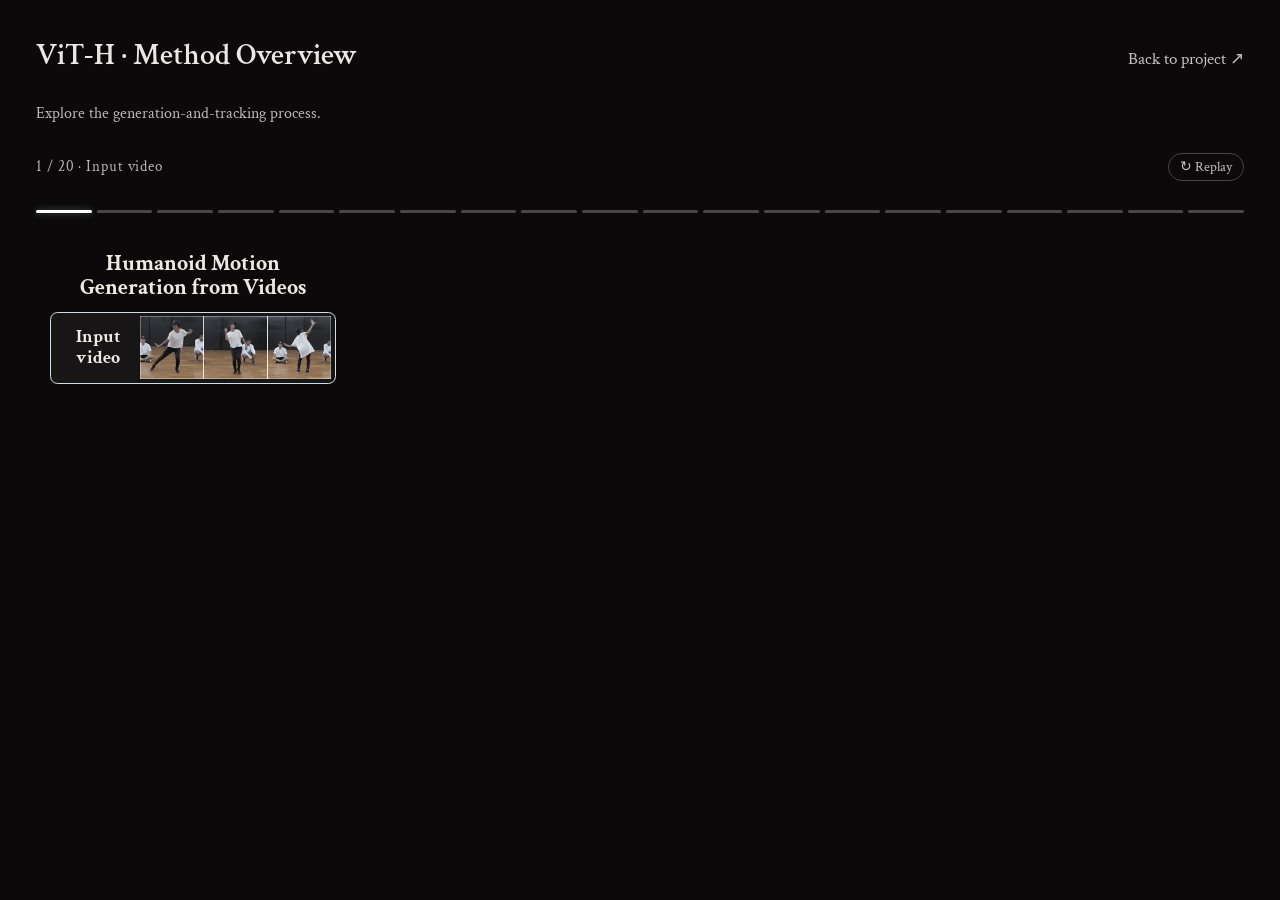
==== commit 57622edb: "update" ====
--- a/method.html
+++ b/method.html
@@ -7,8 +7,8 @@
     <link rel="preconnect" href="https://fonts.googleapis.com">
     <link rel="preconnect" href="https://fonts.gstatic.com" crossorigin>
     <link rel="stylesheet" href="https://fonts.googleapis.com/css2?family=Crimson+Text:wght@400;600;700&amp;display=swap">
-    <link rel="stylesheet" href="static/css/method.css">
-    <script src="static/js/method.js" defer></script>
+    <link rel="stylesheet" href="static/css/method.css?v=20261014-arrow-anchors">
+    <script src="static/js/method.js?v=20261014-arrow-anchors" defer></script>
 </head>
 <body class="method-standalone">
     <main class="method-explorer">
@@ -23,40 +23,40 @@
     <div class="method-step" data-step="pretrain-0" data-narration="Input video"><div class="method-shape" data-shape="PRE / input card" aria-hidden="true" style="left:4.32791%;top:14.61798%;width:91.28967%;height:16.11049%;background:#171515;border:0.59551cqw solid #D0DEE8;border-radius:2.43072cqw;" data-reveal="" data-delay="0" data-direction="down"></div>
     <div class="method-text" data-shape="PRE / input label" style="left:12.70063%;top:18.29230%;width:13.80034%;height:8.72404%;" data-reveal="" data-delay="0" data-direction="down"><div class="method-paragraph" style="line-height:calc(var(--native-line-height) * 100cqw / var(--font-reference));text-align:center;--native-line-height:34.6666;"><span style="font-size:calc(var(--native-font) * 100cqw / var(--font-reference));font-weight:700;color:#ede8e3;--native-font:32.0;">Input</span></div><div class="method-paragraph" style="line-height:calc(var(--native-line-height) * 100cqw / var(--font-reference));text-align:center;--native-line-height:34.6666;"><span style="font-size:calc(var(--native-font) * 100cqw / var(--font-reference));font-weight:700;color:#ede8e3;--native-font:32.0;">video</span></div></div>
     <div class="method-picture" data-shape="PRE / video / REAL SOURCE / v15" style="left:33.08575%;top:15.54521%;width:60.88454%;height:14.11589%;" data-reveal="" data-delay="160" data-direction="down"><img src="static/images/method-116-pre-video.png" alt="PRE: video" loading="lazy" decoding="async" style="width:100.00000%;height:100.00000%;left:-0.00000%;top:-0.00000%;"></div>
-    </div><div class="method-step" data-step="pretrain-1" data-narration="Video condition set"><svg class="method-connector" data-shape="PRE / video to conditions / 1" viewbox="0 0 559.748 802.3333333333334" aria-hidden="true" style="" data-reveal="" data-delay="0" data-direction="down"><defs><marker id="arrow-13" viewbox="0 0 10 10" orient="auto-start-reverse" refX="2" refY="5" markerWidth="3" markerHeight="3"><path d="M0 0L10 5L0 10Z" fill="#49A4D2"/></marker></defs><path d="M 287.520 248.057 L 287.520 263.257" fill="none" stroke="#49A4D2" stroke-width="4.000" marker-end="url(#arrow-13)" stroke-linejoin="round"/></svg>
+    </div><div class="method-step" data-step="pretrain-1" data-narration="Video condition set"><svg class="method-connector" preserveAspectRatio="none" data-shape="PRE / video to conditions / 1" viewbox="0 0 559.748 802.3333333333334" aria-hidden="true" style="" data-reveal="" data-delay="0" data-direction="down"><defs><marker id="arrow-13" viewbox="0 0 10 10" orient="auto-start-reverse" refX="2" refY="5" markerWidth="3" markerHeight="3"><path d="M0 0L10 5L0 10Z" fill="#49A4D2"/></marker></defs><path d="M 287.520 248.057 L 287.520 263.257" fill="none" stroke="#49A4D2" stroke-width="4.000" marker-end="url(#arrow-13)" stroke-linejoin="round"/></svg>
     <div class="method-shape" data-shape="PRE / condition card" aria-hidden="true" style="left:4.32791%;top:34.40277%;width:91.28967%;height:27.60258%;background:#171515;border:0.59551cqw solid #49A4D2;border-radius:2.56421cqw;" data-reveal="" data-delay="350" data-direction="down"></div>
     <div class="method-shape" data-shape="PRE / camera / shared origin" aria-hidden="true" style="left:15.08996%;top:46.97989%;width:1.06332%;height:0.74183%;background:#202B36;border-radius:50%;" data-reveal="" data-delay="600" data-direction="down"></div>
-    <svg class="method-connector" data-shape="PRE / camera / x axis / 1" viewbox="0 0 559.748 802.3333333333334" aria-hidden="true" style="" data-reveal="" data-delay="600" data-direction="down"><defs><marker id="arrow-319" viewbox="0 0 10 10" orient="auto-start-reverse" refX="2" refY="5" markerWidth="3" markerHeight="3"><path d="M0 0L10 5L0 10Z" fill="#C75B60"/></marker></defs><path d="M 87.442 379.911 L 66.003 379.911" fill="none" stroke="#C75B60" stroke-width="1.867" marker-end="url(#arrow-319)" stroke-linejoin="round"/></svg>
-    <svg class="method-connector" data-shape="PRE / camera / y axis / 1" viewbox="0 0 559.748 802.3333333333334" aria-hidden="true" style="" data-reveal="" data-delay="600" data-direction="down"><defs><marker id="arrow-320" viewbox="0 0 10 10" orient="auto-start-reverse" refX="2" refY="5" markerWidth="3" markerHeight="3"><path d="M0 0L10 5L0 10Z" fill="#389C7C"/></marker></defs><path d="M 87.442 379.911 L 87.442 353.672" fill="none" stroke="#389C7C" stroke-width="1.867" marker-end="url(#arrow-320)" stroke-linejoin="round"/></svg>
-    <svg class="method-connector" data-shape="PRE / camera / z axis / 1" viewbox="0 0 559.748 802.3333333333334" aria-hidden="true" style="" data-reveal="" data-delay="600" data-direction="down"><defs><marker id="arrow-321" viewbox="0 0 10 10" orient="auto-start-reverse" refX="2" refY="5" markerWidth="3" markerHeight="3"><path d="M0 0L10 5L0 10Z" fill="#49A4D2"/></marker></defs><path d="M 87.442 379.911 L 72.288 395.862" fill="none" stroke="#49A4D2" stroke-width="1.867" marker-end="url(#arrow-321)" stroke-linejoin="round"/></svg>
+    <svg class="method-connector" preserveAspectRatio="none" data-shape="PRE / camera / x axis / 1" viewbox="0 0 559.748 802.3333333333334" aria-hidden="true" style="" data-reveal="" data-delay="600" data-direction="down"><defs><marker id="arrow-319" viewbox="0 0 10 10" orient="auto-start-reverse" refX="2" refY="5" markerWidth="3" markerHeight="3"><path d="M0 0L10 5L0 10Z" fill="#C75B60"/></marker></defs><path d="M 87.442 379.911 L 66.003 379.911" fill="none" stroke="#C75B60" stroke-width="1.867" marker-end="url(#arrow-319)" stroke-linejoin="round"/></svg>
+    <svg class="method-connector" preserveAspectRatio="none" data-shape="PRE / camera / y axis / 1" viewbox="0 0 559.748 802.3333333333334" aria-hidden="true" style="" data-reveal="" data-delay="600" data-direction="down"><defs><marker id="arrow-320" viewbox="0 0 10 10" orient="auto-start-reverse" refX="2" refY="5" markerWidth="3" markerHeight="3"><path d="M0 0L10 5L0 10Z" fill="#389C7C"/></marker></defs><path d="M 87.442 379.911 L 87.442 353.672" fill="none" stroke="#389C7C" stroke-width="1.867" marker-end="url(#arrow-320)" stroke-linejoin="round"/></svg>
+    <svg class="method-connector" preserveAspectRatio="none" data-shape="PRE / camera / z axis / 1" viewbox="0 0 559.748 802.3333333333334" aria-hidden="true" style="" data-reveal="" data-delay="600" data-direction="down"><defs><marker id="arrow-321" viewbox="0 0 10 10" orient="auto-start-reverse" refX="2" refY="5" markerWidth="3" markerHeight="3"><path d="M0 0L10 5L0 10Z" fill="#49A4D2"/></marker></defs><path d="M 87.442 379.911 L 72.288 395.862" fill="none" stroke="#49A4D2" stroke-width="1.867" marker-end="url(#arrow-321)" stroke-linejoin="round"/></svg>
     <div class="method-text" data-shape="PRE / condition label" style="left:4.31762%;top:34.40279%;width:91.28962%;height:5.07610%;" data-reveal="" data-delay="350" data-direction="down"><div class="method-paragraph" style="line-height:1.1;text-align:center;"><span style="font-size:calc(var(--native-font) * 100cqw / var(--font-reference));font-weight:700;color:#ede8e3;--native-font:32.0;">Video c</span><span style="font-size:calc(var(--native-font) * 100cqw / var(--font-reference));font-weight:700;color:#ede8e3;--native-font:32.0;">ondition set</span></div></div>
     <div class="method-text" data-shape="PRE / camera label" style="left:7.60925%;top:54.16436%;width:26.93921%;height:7.55122%;" data-reveal="" data-delay="600" data-direction="down"><div class="method-paragraph" style="line-height:calc(var(--native-line-height) * 100cqw / var(--font-reference));text-align:center;--native-line-height:29.3333;"><span style="font-size:calc(var(--native-font) * 100cqw / var(--font-reference));font-weight:400;color:#abb4bd;--native-font:32.0;">Camera</span></div><div class="method-paragraph" style="line-height:calc(var(--native-line-height) * 100cqw / var(--font-reference));text-align:center;--native-line-height:29.3333;"><span style="font-size:calc(var(--native-font) * 100cqw / var(--font-reference));font-weight:400;color:#abb4bd;--native-font:32.0;">orientation</span></div></div>
     <div class="method-text" data-shape="PRE / annotation label" style="left:37.44615%;top:54.16436%;width:34.52016%;height:7.55122%;" data-reveal="" data-delay="800" data-direction="down"><div class="method-paragraph" style="line-height:calc(var(--native-line-height) * 100cqw / var(--font-reference));text-align:center;--native-line-height:29.3333;"><span style="font-size:calc(var(--native-font) * 100cqw / var(--font-reference));font-weight:400;color:#abb4bd;--native-font:32.0;">B</span><span style="font-size:calc(var(--native-font) * 100cqw / var(--font-reference));font-weight:400;color:#abb4bd;--native-font:32.0;">B</span><span style="font-size:calc(var(--native-font) * 100cqw / var(--font-reference));font-weight:400;color:#abb4bd;--native-font:32.0;">ox</span><span style="font-size:calc(var(--native-font) * 100cqw / var(--font-reference));font-weight:400;color:#abb4bd;--native-font:32.0;"> </span><span style="font-size:calc(var(--native-font) * 100cqw / var(--font-reference));font-weight:400;color:#abb4bd;--native-font:32.0;">&amp;</span></div><div class="method-paragraph" style="line-height:calc(var(--native-line-height) * 100cqw / var(--font-reference));text-align:center;--native-line-height:29.3333;"><span style="font-size:calc(var(--native-font) * 100cqw / var(--font-reference));font-weight:400;color:#abb4bd;--native-font:32.0;">keypoint</span><span style="font-size:calc(var(--native-font) * 100cqw / var(--font-reference));font-weight:400;color:#abb4bd;--native-font:32.0;">s</span></div></div>
     <div class="method-text" data-shape="PRE / feature label" style="left:76.02930%;top:54.16436%;width:16.98734%;height:7.55122%;" data-reveal="" data-delay="1000" data-direction="down"><div class="method-paragraph" style="line-height:calc(var(--native-line-height) * 100cqw / var(--font-reference));text-align:center;--native-line-height:29.3333;"><span style="font-size:calc(var(--native-font) * 100cqw / var(--font-reference));font-weight:400;color:#abb4bd;--native-font:32.0;">Image</span></div><div class="method-paragraph" style="line-height:calc(var(--native-line-height) * 100cqw / var(--font-reference));text-align:center;--native-line-height:29.3333;"><span style="font-size:calc(var(--native-font) * 100cqw / var(--font-reference));font-weight:400;color:#abb4bd;--native-font:32.0;">feature</span></div></div>
-    <svg class="method-connector" data-shape="PRE / camera rotations / frustum plane 0 / 1" viewbox="0 0 559.748 802.3333333333334" aria-hidden="true" style="" data-reveal="" data-delay="600" data-direction="down"><defs><marker id="arrow-290" viewbox="0 0 10 10" refx="8" refy="5" markerwidth="3.2" markerheight="3.2" orient="auto-start-reverse"><path d="M0 0L10 5L0 10Z" fill="#B5D7ED"></path></marker></defs><path d="M 50.479 394.954 L 102.053 400.972" fill="none" stroke="#B5D7ED" stroke-width="1.867"></path></svg>
-    <svg class="method-connector" data-shape="PRE / camera rotations / frustum plane 0 / 2" viewbox="0 0 559.748 802.3333333333334" aria-hidden="true" style="" data-reveal="" data-delay="600" data-direction="down"><defs><marker id="arrow-291" viewbox="0 0 10 10" refx="8" refy="5" markerwidth="3.2" markerheight="3.2" orient="auto-start-reverse"><path d="M0 0L10 5L0 10Z" fill="#B5D7ED"></path></marker></defs><path d="M 102.053 400.972 L 102.053 367.794" fill="none" stroke="#B5D7ED" stroke-width="1.867"></path></svg>
-    <svg class="method-connector" data-shape="PRE / camera rotations / frustum plane 0 / 3" viewbox="0 0 559.748 802.3333333333334" aria-hidden="true" style="" data-reveal="" data-delay="600" data-direction="down"><defs><marker id="arrow-292" viewbox="0 0 10 10" refx="8" refy="5" markerwidth="3.2" markerheight="3.2" orient="auto-start-reverse"><path d="M0 0L10 5L0 10Z" fill="#B5D7ED"></path></marker></defs><path d="M 102.053 367.794 L 50.479 361.776" fill="none" stroke="#B5D7ED" stroke-width="1.867"></path></svg>
-    <svg class="method-connector" data-shape="PRE / camera rotations / frustum plane 0 / 4" viewbox="0 0 559.748 802.3333333333334" aria-hidden="true" style="" data-reveal="" data-delay="600" data-direction="down"><defs><marker id="arrow-293" viewbox="0 0 10 10" refx="8" refy="5" markerwidth="3.2" markerheight="3.2" orient="auto-start-reverse"><path d="M0 0L10 5L0 10Z" fill="#B5D7ED"></path></marker></defs><path d="M 50.479 361.776 L 50.479 394.954" fill="none" stroke="#B5D7ED" stroke-width="1.867"></path></svg>
-    <svg class="method-connector" data-shape="PRE / camera rotations / ray 0-0 / 1" viewbox="0 0 559.748 802.3333333333334" aria-hidden="true" style="" data-reveal="" data-delay="600" data-direction="down"><defs><marker id="arrow-294" viewbox="0 0 10 10" refx="8" refy="5" markerwidth="3.2" markerheight="3.2" orient="auto-start-reverse"><path d="M0 0L10 5L0 10Z" fill="#B5D7ED"></path></marker></defs><path d="M 85.646 365.899 L 50.479 394.954" fill="none" stroke="#B5D7ED" stroke-width="1.333"></path></svg>
-    <svg class="method-connector" data-shape="PRE / camera rotations / ray 0-1 / 1" viewbox="0 0 559.748 802.3333333333334" aria-hidden="true" style="" data-reveal="" data-delay="600" data-direction="down"><defs><marker id="arrow-295" viewbox="0 0 10 10" refx="8" refy="5" markerwidth="3.2" markerheight="3.2" orient="auto-start-reverse"><path d="M0 0L10 5L0 10Z" fill="#B5D7ED"></path></marker></defs><path d="M 85.646 365.899 L 102.053 400.972" fill="none" stroke="#B5D7ED" stroke-width="1.333"></path></svg>
-    <svg class="method-connector" data-shape="PRE / camera rotations / ray 0-2 / 1" viewbox="0 0 559.748 802.3333333333334" aria-hidden="true" style="" data-reveal="" data-delay="600" data-direction="down"><defs><marker id="arrow-296" viewbox="0 0 10 10" refx="8" refy="5" markerwidth="3.2" markerheight="3.2" orient="auto-start-reverse"><path d="M0 0L10 5L0 10Z" fill="#B5D7ED"></path></marker></defs><path d="M 85.646 365.899 L 102.053 367.794" fill="none" stroke="#B5D7ED" stroke-width="1.333"></path></svg>
-    <svg class="method-connector" data-shape="PRE / camera rotations / ray 0-3 / 1" viewbox="0 0 559.748 802.3333333333334" aria-hidden="true" style="" data-reveal="" data-delay="600" data-direction="down"><defs><marker id="arrow-297" viewbox="0 0 10 10" refx="8" refy="5" markerwidth="3.2" markerheight="3.2" orient="auto-start-reverse"><path d="M0 0L10 5L0 10Z" fill="#B5D7ED"></path></marker></defs><path d="M 85.646 365.899 L 50.479 361.776" fill="none" stroke="#B5D7ED" stroke-width="1.333"></path></svg>
-    <svg class="method-connector" data-shape="PRE / camera rotations / frustum plane 1 / 1" viewbox="0 0 559.748 802.3333333333334" aria-hidden="true" style="" data-reveal="" data-delay="600" data-direction="down"><defs><marker id="arrow-298" viewbox="0 0 10 10" refx="8" refy="5" markerwidth="3.2" markerheight="3.2" orient="auto-start-reverse"><path d="M0 0L10 5L0 10Z" fill="#7DBAE0"></path></marker></defs><path d="M 112.728 401.639 L 157.349 401.639" fill="none" stroke="#7DBAE0" stroke-width="1.867"></path></svg>
-    <svg class="method-connector" data-shape="PRE / camera rotations / frustum plane 1 / 2" viewbox="0 0 559.748 802.3333333333334" aria-hidden="true" style="" data-reveal="" data-delay="600" data-direction="down"><defs><marker id="arrow-299" viewbox="0 0 10 10" refx="8" refy="5" markerwidth="3.2" markerheight="3.2" orient="auto-start-reverse"><path d="M0 0L10 5L0 10Z" fill="#7DBAE0"></path></marker></defs><path d="M 157.349 401.639 L 157.349 368.462" fill="none" stroke="#7DBAE0" stroke-width="1.867"></path></svg>
-    <svg class="method-connector" data-shape="PRE / camera rotations / frustum plane 1 / 3" viewbox="0 0 559.748 802.3333333333334" aria-hidden="true" style="" data-reveal="" data-delay="600" data-direction="down"><defs><marker id="arrow-300" viewbox="0 0 10 10" refx="8" refy="5" markerwidth="3.2" markerheight="3.2" orient="auto-start-reverse"><path d="M0 0L10 5L0 10Z" fill="#7DBAE0"></path></marker></defs><path d="M 157.349 368.462 L 112.728 368.462" fill="none" stroke="#7DBAE0" stroke-width="1.867"></path></svg>
-    <svg class="method-connector" data-shape="PRE / camera rotations / frustum plane 1 / 4" viewbox="0 0 559.748 802.3333333333334" aria-hidden="true" style="" data-reveal="" data-delay="600" data-direction="down"><defs><marker id="arrow-301" viewbox="0 0 10 10" refx="8" refy="5" markerwidth="3.2" markerheight="3.2" orient="auto-start-reverse"><path d="M0 0L10 5L0 10Z" fill="#7DBAE0"></path></marker></defs><path d="M 112.728 368.462 L 112.728 401.639" fill="none" stroke="#7DBAE0" stroke-width="1.867"></path></svg>
-    <svg class="method-connector" data-shape="PRE / camera rotations / ray 1-0 / 1" viewbox="0 0 559.748 802.3333333333334" aria-hidden="true" style="" data-reveal="" data-delay="600" data-direction="down"><defs><marker id="arrow-302" viewbox="0 0 10 10" refx="8" refy="5" markerwidth="3.2" markerheight="3.2" orient="auto-start-reverse"><path d="M0 0L10 5L0 10Z" fill="#7DBAE0"></path></marker></defs><path d="M 85.646 365.899 L 112.728 401.639" fill="none" stroke="#7DBAE0" stroke-width="1.333"></path></svg>
-    <svg class="method-connector" data-shape="PRE / camera rotations / ray 1-1 / 1" viewbox="0 0 559.748 802.3333333333334" aria-hidden="true" style="" data-reveal="" data-delay="600" data-direction="down"><defs><marker id="arrow-303" viewbox="0 0 10 10" refx="8" refy="5" markerwidth="3.2" markerheight="3.2" orient="auto-start-reverse"><path d="M0 0L10 5L0 10Z" fill="#7DBAE0"></path></marker></defs><path d="M 85.646 365.899 L 157.349 401.639" fill="none" stroke="#7DBAE0" stroke-width="1.333"></path></svg>
-    <svg class="method-connector" data-shape="PRE / camera rotations / ray 1-2 / 1" viewbox="0 0 559.748 802.3333333333334" aria-hidden="true" style="" data-reveal="" data-delay="600" data-direction="down"><defs><marker id="arrow-304" viewbox="0 0 10 10" refx="8" refy="5" markerwidth="3.2" markerheight="3.2" orient="auto-start-reverse"><path d="M0 0L10 5L0 10Z" fill="#7DBAE0"></path></marker></defs><path d="M 85.646 365.899 L 157.349 368.462" fill="none" stroke="#7DBAE0" stroke-width="1.333"></path></svg>
-    <svg class="method-connector" data-shape="PRE / camera rotations / ray 1-3 / 1" viewbox="0 0 559.748 802.3333333333334" aria-hidden="true" style="" data-reveal="" data-delay="600" data-direction="down"><defs><marker id="arrow-305" viewbox="0 0 10 10" refx="8" refy="5" markerwidth="3.2" markerheight="3.2" orient="auto-start-reverse"><path d="M0 0L10 5L0 10Z" fill="#7DBAE0"></path></marker></defs><path d="M 85.646 365.899 L 112.728 368.462" fill="none" stroke="#7DBAE0" stroke-width="1.333"></path></svg>
-    <svg class="method-connector" data-shape="PRE / camera rotations / frustum plane 2 / 1" viewbox="0 0 559.748 802.3333333333334" aria-hidden="true" style="" data-reveal="" data-delay="600" data-direction="down"><defs><marker id="arrow-306" viewbox="0 0 10 10" refx="8" refy="5" markerwidth="3.2" markerheight="3.2" orient="auto-start-reverse"><path d="M0 0L10 5L0 10Z" fill="#388DBC"></path></marker></defs><path d="M 164.579 400.972 L 185.114 394.954" fill="none" stroke="#388DBC" stroke-width="1.867"></path></svg>
-    <svg class="method-connector" data-shape="PRE / camera rotations / frustum plane 2 / 2" viewbox="0 0 559.748 802.3333333333334" aria-hidden="true" style="" data-reveal="" data-delay="600" data-direction="down"><defs><marker id="arrow-307" viewbox="0 0 10 10" refx="8" refy="5" markerwidth="3.2" markerheight="3.2" orient="auto-start-reverse"><path d="M0 0L10 5L0 10Z" fill="#388DBC"></path></marker></defs><path d="M 185.114 394.954 L 185.114 361.776" fill="none" stroke="#388DBC" stroke-width="1.867"></path></svg>
-    <svg class="method-connector" data-shape="PRE / camera rotations / frustum plane 2 / 3" viewbox="0 0 559.748 802.3333333333334" aria-hidden="true" style="" data-reveal="" data-delay="600" data-direction="down"><defs><marker id="arrow-308" viewbox="0 0 10 10" refx="8" refy="5" markerwidth="3.2" markerheight="3.2" orient="auto-start-reverse"><path d="M0 0L10 5L0 10Z" fill="#388DBC"></path></marker></defs><path d="M 185.114 361.776 L 164.579 367.794" fill="none" stroke="#388DBC" stroke-width="1.867"></path></svg>
-    <svg class="method-connector" data-shape="PRE / camera rotations / frustum plane 2 / 4" viewbox="0 0 559.748 802.3333333333334" aria-hidden="true" style="" data-reveal="" data-delay="600" data-direction="down"><defs><marker id="arrow-309" viewbox="0 0 10 10" refx="8" refy="5" markerwidth="3.2" markerheight="3.2" orient="auto-start-reverse"><path d="M0 0L10 5L0 10Z" fill="#388DBC"></path></marker></defs><path d="M 164.579 367.794 L 164.579 400.972" fill="none" stroke="#388DBC" stroke-width="1.867"></path></svg>
-    <svg class="method-connector" data-shape="PRE / camera rotations / ray 2-0 / 1" viewbox="0 0 559.748 802.3333333333334" aria-hidden="true" style="" data-reveal="" data-delay="600" data-direction="down"><defs><marker id="arrow-310" viewbox="0 0 10 10" refx="8" refy="5" markerwidth="3.2" markerheight="3.2" orient="auto-start-reverse"><path d="M0 0L10 5L0 10Z" fill="#388DBC"></path></marker></defs><path d="M 85.646 365.899 L 164.579 400.972" fill="none" stroke="#388DBC" stroke-width="1.333"></path></svg>
-    <svg class="method-connector" data-shape="PRE / camera rotations / ray 2-1 / 1" viewbox="0 0 559.748 802.3333333333334" aria-hidden="true" style="" data-reveal="" data-delay="600" data-direction="down"><defs><marker id="arrow-311" viewbox="0 0 10 10" refx="8" refy="5" markerwidth="3.2" markerheight="3.2" orient="auto-start-reverse"><path d="M0 0L10 5L0 10Z" fill="#388DBC"></path></marker></defs><path d="M 85.646 365.899 L 185.114 394.954" fill="none" stroke="#388DBC" stroke-width="1.333"></path></svg>
-    <svg class="method-connector" data-shape="PRE / camera rotations / ray 2-2 / 1" viewbox="0 0 559.748 802.3333333333334" aria-hidden="true" style="" data-reveal="" data-delay="600" data-direction="down"><defs><marker id="arrow-312" viewbox="0 0 10 10" refx="8" refy="5" markerwidth="3.2" markerheight="3.2" orient="auto-start-reverse"><path d="M0 0L10 5L0 10Z" fill="#388DBC"></path></marker></defs><path d="M 85.646 365.899 L 185.114 361.776" fill="none" stroke="#388DBC" stroke-width="1.333"></path></svg>
-    <svg class="method-connector" data-shape="PRE / camera rotations / ray 2-3 / 1" viewbox="0 0 559.748 802.3333333333334" aria-hidden="true" style="" data-reveal="" data-delay="600" data-direction="down"><defs><marker id="arrow-313" viewbox="0 0 10 10" refx="8" refy="5" markerwidth="3.2" markerheight="3.2" orient="auto-start-reverse"><path d="M0 0L10 5L0 10Z" fill="#388DBC"></path></marker></defs><path d="M 85.646 365.899 L 164.579 367.794" fill="none" stroke="#388DBC" stroke-width="1.333"></path></svg>
+    <svg class="method-connector" preserveAspectRatio="none" data-shape="PRE / camera rotations / frustum plane 0 / 1" viewbox="0 0 559.748 802.3333333333334" aria-hidden="true" style="" data-reveal="" data-delay="600" data-direction="down"><defs><marker id="arrow-290" viewbox="0 0 10 10" refx="8" refy="5" markerwidth="3.2" markerheight="3.2" orient="auto-start-reverse"><path d="M0 0L10 5L0 10Z" fill="#B5D7ED"></path></marker></defs><path d="M 50.479 394.954 L 102.053 400.972" fill="none" stroke="#B5D7ED" stroke-width="1.867"></path></svg>
+    <svg class="method-connector" preserveAspectRatio="none" data-shape="PRE / camera rotations / frustum plane 0 / 2" viewbox="0 0 559.748 802.3333333333334" aria-hidden="true" style="" data-reveal="" data-delay="600" data-direction="down"><defs><marker id="arrow-291" viewbox="0 0 10 10" refx="8" refy="5" markerwidth="3.2" markerheight="3.2" orient="auto-start-reverse"><path d="M0 0L10 5L0 10Z" fill="#B5D7ED"></path></marker></defs><path d="M 102.053 400.972 L 102.053 367.794" fill="none" stroke="#B5D7ED" stroke-width="1.867"></path></svg>
+    <svg class="method-connector" preserveAspectRatio="none" data-shape="PRE / camera rotations / frustum plane 0 / 3" viewbox="0 0 559.748 802.3333333333334" aria-hidden="true" style="" data-reveal="" data-delay="600" data-direction="down"><defs><marker id="arrow-292" viewbox="0 0 10 10" refx="8" refy="5" markerwidth="3.2" markerheight="3.2" orient="auto-start-reverse"><path d="M0 0L10 5L0 10Z" fill="#B5D7ED"></path></marker></defs><path d="M 102.053 367.794 L 50.479 361.776" fill="none" stroke="#B5D7ED" stroke-width="1.867"></path></svg>
+    <svg class="method-connector" preserveAspectRatio="none" data-shape="PRE / camera rotations / frustum plane 0 / 4" viewbox="0 0 559.748 802.3333333333334" aria-hidden="true" style="" data-reveal="" data-delay="600" data-direction="down"><defs><marker id="arrow-293" viewbox="0 0 10 10" refx="8" refy="5" markerwidth="3.2" markerheight="3.2" orient="auto-start-reverse"><path d="M0 0L10 5L0 10Z" fill="#B5D7ED"></path></marker></defs><path d="M 50.479 361.776 L 50.479 394.954" fill="none" stroke="#B5D7ED" stroke-width="1.867"></path></svg>
+    <svg class="method-connector" preserveAspectRatio="none" data-shape="PRE / camera rotations / ray 0-0 / 1" viewbox="0 0 559.748 802.3333333333334" aria-hidden="true" style="" data-reveal="" data-delay="600" data-direction="down"><defs><marker id="arrow-294" viewbox="0 0 10 10" refx="8" refy="5" markerwidth="3.2" markerheight="3.2" orient="auto-start-reverse"><path d="M0 0L10 5L0 10Z" fill="#B5D7ED"></path></marker></defs><path d="M 85.646 365.899 L 50.479 394.954" fill="none" stroke="#B5D7ED" stroke-width="1.333"></path></svg>
+    <svg class="method-connector" preserveAspectRatio="none" data-shape="PRE / camera rotations / ray 0-1 / 1" viewbox="0 0 559.748 802.3333333333334" aria-hidden="true" style="" data-reveal="" data-delay="600" data-direction="down"><defs><marker id="arrow-295" viewbox="0 0 10 10" refx="8" refy="5" markerwidth="3.2" markerheight="3.2" orient="auto-start-reverse"><path d="M0 0L10 5L0 10Z" fill="#B5D7ED"></path></marker></defs><path d="M 85.646 365.899 L 102.053 400.972" fill="none" stroke="#B5D7ED" stroke-width="1.333"></path></svg>
+    <svg class="method-connector" preserveAspectRatio="none" data-shape="PRE / camera rotations / ray 0-2 / 1" viewbox="0 0 559.748 802.3333333333334" aria-hidden="true" style="" data-reveal="" data-delay="600" data-direction="down"><defs><marker id="arrow-296" viewbox="0 0 10 10" refx="8" refy="5" markerwidth="3.2" markerheight="3.2" orient="auto-start-reverse"><path d="M0 0L10 5L0 10Z" fill="#B5D7ED"></path></marker></defs><path d="M 85.646 365.899 L 102.053 367.794" fill="none" stroke="#B5D7ED" stroke-width="1.333"></path></svg>
+    <svg class="method-connector" preserveAspectRatio="none" data-shape="PRE / camera rotations / ray 0-3 / 1" viewbox="0 0 559.748 802.3333333333334" aria-hidden="true" style="" data-reveal="" data-delay="600" data-direction="down"><defs><marker id="arrow-297" viewbox="0 0 10 10" refx="8" refy="5" markerwidth="3.2" markerheight="3.2" orient="auto-start-reverse"><path d="M0 0L10 5L0 10Z" fill="#B5D7ED"></path></marker></defs><path d="M 85.646 365.899 L 50.479 361.776" fill="none" stroke="#B5D7ED" stroke-width="1.333"></path></svg>
+    <svg class="method-connector" preserveAspectRatio="none" data-shape="PRE / camera rotations / frustum plane 1 / 1" viewbox="0 0 559.748 802.3333333333334" aria-hidden="true" style="" data-reveal="" data-delay="600" data-direction="down"><defs><marker id="arrow-298" viewbox="0 0 10 10" refx="8" refy="5" markerwidth="3.2" markerheight="3.2" orient="auto-start-reverse"><path d="M0 0L10 5L0 10Z" fill="#7DBAE0"></path></marker></defs><path d="M 112.728 401.639 L 157.349 401.639" fill="none" stroke="#7DBAE0" stroke-width="1.867"></path></svg>
+    <svg class="method-connector" preserveAspectRatio="none" data-shape="PRE / camera rotations / frustum plane 1 / 2" viewbox="0 0 559.748 802.3333333333334" aria-hidden="true" style="" data-reveal="" data-delay="600" data-direction="down"><defs><marker id="arrow-299" viewbox="0 0 10 10" refx="8" refy="5" markerwidth="3.2" markerheight="3.2" orient="auto-start-reverse"><path d="M0 0L10 5L0 10Z" fill="#7DBAE0"></path></marker></defs><path d="M 157.349 401.639 L 157.349 368.462" fill="none" stroke="#7DBAE0" stroke-width="1.867"></path></svg>
+    <svg class="method-connector" preserveAspectRatio="none" data-shape="PRE / camera rotations / frustum plane 1 / 3" viewbox="0 0 559.748 802.3333333333334" aria-hidden="true" style="" data-reveal="" data-delay="600" data-direction="down"><defs><marker id="arrow-300" viewbox="0 0 10 10" refx="8" refy="5" markerwidth="3.2" markerheight="3.2" orient="auto-start-reverse"><path d="M0 0L10 5L0 10Z" fill="#7DBAE0"></path></marker></defs><path d="M 157.349 368.462 L 112.728 368.462" fill="none" stroke="#7DBAE0" stroke-width="1.867"></path></svg>
+    <svg class="method-connector" preserveAspectRatio="none" data-shape="PRE / camera rotations / frustum plane 1 / 4" viewbox="0 0 559.748 802.3333333333334" aria-hidden="true" style="" data-reveal="" data-delay="600" data-direction="down"><defs><marker id="arrow-301" viewbox="0 0 10 10" refx="8" refy="5" markerwidth="3.2" markerheight="3.2" orient="auto-start-reverse"><path d="M0 0L10 5L0 10Z" fill="#7DBAE0"></path></marker></defs><path d="M 112.728 368.462 L 112.728 401.639" fill="none" stroke="#7DBAE0" stroke-width="1.867"></path></svg>
+    <svg class="method-connector" preserveAspectRatio="none" data-shape="PRE / camera rotations / ray 1-0 / 1" viewbox="0 0 559.748 802.3333333333334" aria-hidden="true" style="" data-reveal="" data-delay="600" data-direction="down"><defs><marker id="arrow-302" viewbox="0 0 10 10" refx="8" refy="5" markerwidth="3.2" markerheight="3.2" orient="auto-start-reverse"><path d="M0 0L10 5L0 10Z" fill="#7DBAE0"></path></marker></defs><path d="M 85.646 365.899 L 112.728 401.639" fill="none" stroke="#7DBAE0" stroke-width="1.333"></path></svg>
+    <svg class="method-connector" preserveAspectRatio="none" data-shape="PRE / camera rotations / ray 1-1 / 1" viewbox="0 0 559.748 802.3333333333334" aria-hidden="true" style="" data-reveal="" data-delay="600" data-direction="down"><defs><marker id="arrow-303" viewbox="0 0 10 10" refx="8" refy="5" markerwidth="3.2" markerheight="3.2" orient="auto-start-reverse"><path d="M0 0L10 5L0 10Z" fill="#7DBAE0"></path></marker></defs><path d="M 85.646 365.899 L 157.349 401.639" fill="none" stroke="#7DBAE0" stroke-width="1.333"></path></svg>
+    <svg class="method-connector" preserveAspectRatio="none" data-shape="PRE / camera rotations / ray 1-2 / 1" viewbox="0 0 559.748 802.3333333333334" aria-hidden="true" style="" data-reveal="" data-delay="600" data-direction="down"><defs><marker id="arrow-304" viewbox="0 0 10 10" refx="8" refy="5" markerwidth="3.2" markerheight="3.2" orient="auto-start-reverse"><path d="M0 0L10 5L0 10Z" fill="#7DBAE0"></path></marker></defs><path d="M 85.646 365.899 L 157.349 368.462" fill="none" stroke="#7DBAE0" stroke-width="1.333"></path></svg>
+    <svg class="method-connector" preserveAspectRatio="none" data-shape="PRE / camera rotations / ray 1-3 / 1" viewbox="0 0 559.748 802.3333333333334" aria-hidden="true" style="" data-reveal="" data-delay="600" data-direction="down"><defs><marker id="arrow-305" viewbox="0 0 10 10" refx="8" refy="5" markerwidth="3.2" markerheight="3.2" orient="auto-start-reverse"><path d="M0 0L10 5L0 10Z" fill="#7DBAE0"></path></marker></defs><path d="M 85.646 365.899 L 112.728 368.462" fill="none" stroke="#7DBAE0" stroke-width="1.333"></path></svg>
+    <svg class="method-connector" preserveAspectRatio="none" data-shape="PRE / camera rotations / frustum plane 2 / 1" viewbox="0 0 559.748 802.3333333333334" aria-hidden="true" style="" data-reveal="" data-delay="600" data-direction="down"><defs><marker id="arrow-306" viewbox="0 0 10 10" refx="8" refy="5" markerwidth="3.2" markerheight="3.2" orient="auto-start-reverse"><path d="M0 0L10 5L0 10Z" fill="#388DBC"></path></marker></defs><path d="M 164.579 400.972 L 185.114 394.954" fill="none" stroke="#388DBC" stroke-width="1.867"></path></svg>
+    <svg class="method-connector" preserveAspectRatio="none" data-shape="PRE / camera rotations / frustum plane 2 / 2" viewbox="0 0 559.748 802.3333333333334" aria-hidden="true" style="" data-reveal="" data-delay="600" data-direction="down"><defs><marker id="arrow-307" viewbox="0 0 10 10" refx="8" refy="5" markerwidth="3.2" markerheight="3.2" orient="auto-start-reverse"><path d="M0 0L10 5L0 10Z" fill="#388DBC"></path></marker></defs><path d="M 185.114 394.954 L 185.114 361.776" fill="none" stroke="#388DBC" stroke-width="1.867"></path></svg>
+    <svg class="method-connector" preserveAspectRatio="none" data-shape="PRE / camera rotations / frustum plane 2 / 3" viewbox="0 0 559.748 802.3333333333334" aria-hidden="true" style="" data-reveal="" data-delay="600" data-direction="down"><defs><marker id="arrow-308" viewbox="0 0 10 10" refx="8" refy="5" markerwidth="3.2" markerheight="3.2" orient="auto-start-reverse"><path d="M0 0L10 5L0 10Z" fill="#388DBC"></path></marker></defs><path d="M 185.114 361.776 L 164.579 367.794" fill="none" stroke="#388DBC" stroke-width="1.867"></path></svg>
+    <svg class="method-connector" preserveAspectRatio="none" data-shape="PRE / camera rotations / frustum plane 2 / 4" viewbox="0 0 559.748 802.3333333333334" aria-hidden="true" style="" data-reveal="" data-delay="600" data-direction="down"><defs><marker id="arrow-309" viewbox="0 0 10 10" refx="8" refy="5" markerwidth="3.2" markerheight="3.2" orient="auto-start-reverse"><path d="M0 0L10 5L0 10Z" fill="#388DBC"></path></marker></defs><path d="M 164.579 367.794 L 164.579 400.972" fill="none" stroke="#388DBC" stroke-width="1.867"></path></svg>
+    <svg class="method-connector" preserveAspectRatio="none" data-shape="PRE / camera rotations / ray 2-0 / 1" viewbox="0 0 559.748 802.3333333333334" aria-hidden="true" style="" data-reveal="" data-delay="600" data-direction="down"><defs><marker id="arrow-310" viewbox="0 0 10 10" refx="8" refy="5" markerwidth="3.2" markerheight="3.2" orient="auto-start-reverse"><path d="M0 0L10 5L0 10Z" fill="#388DBC"></path></marker></defs><path d="M 85.646 365.899 L 164.579 400.972" fill="none" stroke="#388DBC" stroke-width="1.333"></path></svg>
+    <svg class="method-connector" preserveAspectRatio="none" data-shape="PRE / camera rotations / ray 2-1 / 1" viewbox="0 0 559.748 802.3333333333334" aria-hidden="true" style="" data-reveal="" data-delay="600" data-direction="down"><defs><marker id="arrow-311" viewbox="0 0 10 10" refx="8" refy="5" markerwidth="3.2" markerheight="3.2" orient="auto-start-reverse"><path d="M0 0L10 5L0 10Z" fill="#388DBC"></path></marker></defs><path d="M 85.646 365.899 L 185.114 394.954" fill="none" stroke="#388DBC" stroke-width="1.333"></path></svg>
+    <svg class="method-connector" preserveAspectRatio="none" data-shape="PRE / camera rotations / ray 2-2 / 1" viewbox="0 0 559.748 802.3333333333334" aria-hidden="true" style="" data-reveal="" data-delay="600" data-direction="down"><defs><marker id="arrow-312" viewbox="0 0 10 10" refx="8" refy="5" markerwidth="3.2" markerheight="3.2" orient="auto-start-reverse"><path d="M0 0L10 5L0 10Z" fill="#388DBC"></path></marker></defs><path d="M 85.646 365.899 L 185.114 361.776" fill="none" stroke="#388DBC" stroke-width="1.333"></path></svg>
+    <svg class="method-connector" preserveAspectRatio="none" data-shape="PRE / camera rotations / ray 2-3 / 1" viewbox="0 0 559.748 802.3333333333334" aria-hidden="true" style="" data-reveal="" data-delay="600" data-direction="down"><defs><marker id="arrow-313" viewbox="0 0 10 10" refx="8" refy="5" markerwidth="3.2" markerheight="3.2" orient="auto-start-reverse"><path d="M0 0L10 5L0 10Z" fill="#388DBC"></path></marker></defs><path d="M 85.646 365.899 L 164.579 367.794" fill="none" stroke="#388DBC" stroke-width="1.333"></path></svg>
     <div class="method-shape" data-shape="PRE / image features / frame 0" aria-hidden="true" style="left:75.34742%;top:43.15805%;width:12.34841%;height:8.61487%;background:#171515;border:0.19056cqw solid #B5CADB;border-radius:0;" data-reveal="" data-delay="1000" data-direction="down"></div>
     <div class="method-shape" data-shape="PRE / image features / cell 0-0-0" aria-hidden="true" style="left:76.27354%;top:43.80415%;width:2.26386%;height:1.57938%;background:#D9EAF8;border-radius:0;" data-reveal="" data-delay="1000" data-direction="down"></div>
     <div class="method-shape" data-shape="PRE / image features / cell 0-0-1" aria-hidden="true" style="left:78.89758%;top:43.80415%;width:2.26386%;height:1.57938%;background:#6DB0DA;border-radius:0;" data-reveal="" data-delay="1000" data-direction="down"></div>
@@ -114,23 +114,23 @@
     <div class="method-picture" data-shape="PRE / video / REAL SOURCE / v15" style="left:48.81837%;top:42.81999%;width:11.74728%;height:8.19657%;" data-reveal="" data-delay="800" data-direction="down"><img src="static/images/method-116-pre-video.png" alt="PRE: video" loading="lazy" decoding="async" style="width:300.94195%;height:100.00000%;left:-100.57480%;top:-0.00000%;"></div>
     <div class="method-shape" data-shape="PRE / bbox and keypoints / frame 2" aria-hidden="true" style="left:50.27763%;top:42.08119%;width:12.34841%;height:8.61487%;background:transparent;border:none;border-radius:0;" data-reveal="" data-delay="800" data-direction="down"></div>
     <div class="method-picture" data-shape="PRE / bbox and keypoints / annotated frame 2 / REPLACE IMAGE" style="left:50.58634%;top:42.29656%;width:11.73098%;height:8.18412%;" data-reveal="" data-delay="800" data-direction="down"><img src="static/images/method-139-pre-bbox-and-keypoints-annotated-frame-2.png" alt="PRE: bbox and keypoints: annotated frame 2" loading="lazy" decoding="async" style="width:100.00000%;height:100.00000%;left:-0.00000%;top:-0.00000%;"></div>
-    </div><div class="method-step" data-step="pretrain-2" data-narration="Diffusion-based motion generation"><svg class="method-connector" data-shape="PRE / condition input / 1" viewbox="0 0 559.748 802.3333333333334" aria-hidden="true" style="" data-reveal="" data-delay="0" data-direction="down"><defs><marker id="arrow-104" viewbox="0 0 10 10" orient="auto-start-reverse" refX="2" refY="5" markerWidth="3" markerHeight="3"><path d="M0 0L10 5L0 10Z" fill="#49A4D2"/></marker></defs><path d="M 184.320 497.505 L 184.320 512.705" fill="none" stroke="#49A4D2" stroke-width="4.000" marker-end="url(#arrow-104)" stroke-linejoin="round"/></svg>
+    </div><div class="method-step" data-step="pretrain-2" data-narration="Diffusion-based motion generation"><svg class="method-connector" preserveAspectRatio="none" data-shape="PRE / condition input / 1" viewbox="0 0 559.748 802.3333333333334" aria-hidden="true" style="" data-reveal="" data-delay="0" data-direction="down"><defs><marker id="arrow-104" viewbox="0 0 10 10" orient="auto-start-reverse" refX="2" refY="5" markerWidth="3" markerHeight="3"><path d="M0 0L10 5L0 10Z" fill="#49A4D2"/></marker></defs><path d="M 184.320 497.505 L 184.320 512.705" fill="none" stroke="#49A4D2" stroke-width="4.000" marker-end="url(#arrow-104)" stroke-linejoin="round"/></svg>
     <div class="method-shape" data-shape="PRE / model" aria-hidden="true" style="left:4.31765%;top:65.59685%;width:46.26870%;height:11.96510%;background:#18242c;border:0.59551cqw solid #49A4D2;border-radius:2.17246cqw;" data-reveal="" data-delay="350" data-direction="down"></div>
     <div class="method-text" data-shape="PRE / model label" style="left:4.28228%;top:67.98790%;width:46.13290%;height:7.54954%;" data-reveal="" data-delay="350" data-direction="down"><div class="method-paragraph" style="line-height:calc(var(--native-line-height) * 100cqw / var(--font-reference));text-align:center;--native-line-height:29.3333;"><span style="font-size:calc(var(--native-font) * 100cqw / var(--font-reference));font-weight:700;color:#86c5e3;--native-font:32.0;">Diffusion-based</span></div><div class="method-paragraph" style="line-height:calc(var(--native-line-height) * 100cqw / var(--font-reference));text-align:center;--native-line-height:29.3333;"><span style="font-size:calc(var(--native-font) * 100cqw / var(--font-reference));font-weight:700;color:#86c5e3;--native-font:32.0;">motion generator</span></div></div>
     </div><div class="method-step" data-step="pretrain-3" data-narration="Direct G1 motion prediction"><div class="method-shape" data-shape="PRE / output card" aria-hidden="true" style="left:4.32791%;top:81.13264%;width:91.28967%;height:16.01628%;background:#171515;border:0.59551cqw solid #D0DEE8;border-radius:2.41650cqw;" data-reveal="" data-delay="350" data-direction="down"></div>
     <div class="method-text" data-shape="PRE / output label" style="left:5.94844%;top:82.85240%;width:27.26994%;height:13.08878%;" data-reveal="" data-delay="350" data-direction="down"><div class="method-paragraph" style="line-height:calc(var(--native-line-height) * 100cqw / var(--font-reference));text-align:center;--native-line-height:34.6666;"><span style="font-size:calc(var(--native-font) * 100cqw / var(--font-reference));font-weight:700;color:#ede8e3;--native-font:32.0;">Direct</span></div><div class="method-paragraph" style="line-height:calc(var(--native-line-height) * 100cqw / var(--font-reference));text-align:center;--native-line-height:34.6666;"><span style="font-size:calc(var(--native-font) * 100cqw / var(--font-reference));font-weight:700;color:#ede8e3;--native-font:32.0;">G1 </span><span style="font-size:calc(var(--native-font) * 100cqw / var(--font-reference));font-weight:700;color:#ede8e3;--native-font:32.0;">motion</span></div><div class="method-paragraph" style="line-height:calc(var(--native-line-height) * 100cqw / var(--font-reference));text-align:center;--native-line-height:34.6666;"><span style="font-size:calc(var(--native-font) * 100cqw / var(--font-reference));font-weight:700;color:#ede8e3;--native-font:32.0;">prediction</span></div></div>
-    <svg class="method-connector" data-shape="PRE / motion output / 1" viewbox="0 0 559.748 802.3333333333334" aria-hidden="true" style="" data-reveal="" data-delay="0" data-direction="down"><defs><marker id="arrow-111" viewbox="0 0 10 10" orient="auto-start-reverse" refX="2" refY="5" markerWidth="3" markerHeight="3"><path d="M0 0L10 5L0 10Z" fill="#49A4D2"/></marker></defs><path d="M 184.320 622.305 L 184.320 637.505" fill="none" stroke="#49A4D2" stroke-width="4.000" marker-end="url(#arrow-111)" stroke-linejoin="round"/></svg>
+    <svg class="method-connector" preserveAspectRatio="none" data-shape="PRE / motion output / 1" viewbox="0 0 559.748 802.3333333333334" aria-hidden="true" style="" data-reveal="" data-delay="0" data-direction="down"><defs><marker id="arrow-111" viewbox="0 0 10 10" orient="auto-start-reverse" refX="2" refY="5" markerWidth="3" markerHeight="3"><path d="M0 0L10 5L0 10Z" fill="#49A4D2"/></marker></defs><path d="M 184.320 622.305 L 184.320 637.505" fill="none" stroke="#49A4D2" stroke-width="4.000" marker-end="url(#arrow-111)" stroke-linejoin="round"/></svg>
     <div class="method-picture" data-shape="PRE / output motion / REAL SOURCE / v15" style="left:36.440909700000006%;top:82.42683445%;width:54.1872406%;height:13.5609211%;" data-reveal="" data-delay="350" data-direction="down"><img src="static/images/method-140-pre-output-motion.png" alt="PRE: output motion" loading="lazy" decoding="async" style="width:100.00000%;height:101.92745%;left:-0.00000%;top:-1.92745%;"></div>
 </div><div class="method-step" data-step="pretrain-4" data-narration="Preceding segment for the AR variant"><div class="method-shape" data-shape="PRE / optional prefix" aria-hidden="true" style="left:57.72104%;top:63.21719%;width:37.59123%;height:16.73755%;background:#241e2d;border:0.67538cqw dashed #9470C3;border-radius:3.03898cqw;" data-reveal="" data-delay="0" data-direction="left"></div>
     <div class="method-text" data-shape="PRE / prefix label" style="left:57.73%;top:64.2%;width:37.59%;height:7.55%;" data-reveal="" data-delay="0" data-direction="left"><div class="method-paragraph" style="line-height:calc(var(--native-line-height) * 100cqw / var(--font-reference));text-align:center;--native-line-height:31.9056;"><span style="font-size:calc(var(--native-font) * 100cqw / var(--font-reference));font-weight:700;color:#bb9ee0;--native-font:32.4654;">Preceding<br>segment</span></div></div>
     <div class="method-text" data-shape="PRE / prefix optional" style="left:57.73%;top:71.3%;width:37.59%;height:8.6%;" data-reveal="" data-delay="0" data-direction="left"><div class="method-paragraph" style="line-height:calc(var(--native-line-height) * 100cqw / var(--font-reference));text-align:center;--native-line-height:30.7861;"><span style="font-size:calc(var(--native-font) * 100cqw / var(--font-reference));color:#abb4bd;--native-font:30.7861;">(AR generator<br>only)</span></div></div>
-    <svg class="method-connector" data-shape="PRE / optional context input / 1" viewbox="0 0 559.748 802.3333333333334" aria-hidden="true" style="" data-reveal="" data-delay="600" data-direction="left"><defs><marker id="arrow-110" viewbox="0 0 10 10" orient="auto-start-reverse" refX="2" refY="5" markerWidth="3" markerHeight="3"><path d="M0 0L10 5L0 10Z" fill="#9470C3"/></marker></defs><path d="M 323.092 574.358 L 296.756 574.323" fill="none" stroke="#9470C3" stroke-width="4.000" marker-end="url(#arrow-110)" stroke-linejoin="round"/></svg>
+    <svg class="method-connector" preserveAspectRatio="none" data-shape="PRE / optional context input / 1" viewbox="0 0 559.748 802.3333333333334" aria-hidden="true" style="" data-reveal="" data-delay="600" data-direction="left"><defs><marker id="arrow-110" viewbox="0 0 10 10" orient="auto-start-reverse" refX="2" refY="5" markerWidth="3" markerHeight="3"><path d="M0 0L10 5L0 10Z" fill="#9470C3"/></marker></defs><path d="M 323.092 574.358 L 296.756 574.323" fill="none" stroke="#9470C3" stroke-width="4.000" marker-end="url(#arrow-110)" stroke-linejoin="round"/></svg>
     </div></section>
 <p class="method-stage-status" role="status" aria-live="polite"></p>
 </div>
 <div class="method-part" data-stage="posttrain">
     <div class="method-local-controls" hidden=""><div class="method-controls-line"><span class="method-control-caption">Post-train</span><button class="method-replay" type="button" aria-label="Replay Post-train">↻ Replay</button></div><div class="method-progress" role="group" aria-label="posttrain animation states"><button type="button" class="method-progress-stop" data-seek="0" aria-label="1. Continue to post-training" title="1. Continue to post-training"><span aria-hidden="true"></span></button><button type="button" class="method-progress-stop" data-seek="1" aria-label="2. Input video → motion generator" title="2. Input video → motion generator"><span aria-hidden="true"></span></button><button type="button" class="method-progress-stop" data-seek="2" aria-label="3. Generate motion candidates" title="3. Generate motion candidates"><span aria-hidden="true"></span></button><button type="button" class="method-progress-stop" data-seek="3" aria-label="4. Track candidates and compare tracking results" title="4. Track candidates and compare tracking results"><span aria-hidden="true"></span></button><button type="button" class="method-progress-stop" data-seek="4" aria-label="5. Read the four tracking rewards" title="5. Read the four tracking rewards"><span aria-hidden="true"></span></button><button type="button" class="method-progress-stop" data-seek="5" aria-label="6. Construct motion preferences" title="6. Construct motion preferences"><span aria-hidden="true"></span></button><button type="button" class="method-progress-stop" data-seek="6" aria-label="7. DPO update" title="7. DPO update"><span aria-hidden="true"></span></button></div></div><section class="method-stage method-stage-posttrain method-canvas" aria-label="Post-training with motion tracking feedback" style="--stage-width:907.087;--stage-height:802.3333333333334;">
-    <div class="method-step method-transition" data-step="posttrain-intro" data-transition="" data-narration="Continue to post-training"><svg class="method-connector method-transition-right" viewBox="0 0 907.087 802.3333333333334" aria-hidden="true" data-reveal="" data-delay="0" data-direction="right"><path d="M -46.8 48.7 L 24 48.7 L 24 40 L 46.8 52.7 L 24 65.4 L 24 56.7 L -46.8 56.7 Z" fill="#a1afb4"></path></svg><h3 class="method-text" data-shape="POST / heading" style="left:0.00000%;top:3.54112%;width:99.99996%;height:6.34555%;" data-reveal="" data-delay="600" data-direction="right"><div class="method-paragraph" style="line-height:1.1;text-align:center;"><span style="font-size:calc(var(--native-font) * 100cqw / var(--font-reference));font-weight:700;color:#ede8e3;--native-font:40.0;">Post-Training with Motion Tracking Feedback</span></div></h3>
+    <div class="method-step method-transition" data-step="posttrain-intro" data-transition="" data-narration="Continue to post-training"><svg class="method-connector method-transition-right" preserveAspectRatio="none" viewBox="0 0 907.087 802.3333333333334" aria-hidden="true" data-reveal="" data-delay="0" data-direction="right"><path d="M -46.8 48.7 L 24 48.7 L 24 40 L 46.8 52.7 L 24 65.4 L 24 56.7 L -46.8 56.7 Z" fill="#a1afb4"></path></svg><h3 class="method-text" data-shape="POST / heading" style="left:0.00000%;top:3.54112%;width:99.99996%;height:6.34555%;" data-reveal="" data-delay="600" data-direction="right"><div class="method-paragraph" style="line-height:1.1;text-align:center;"><span style="font-size:calc(var(--native-font) * 100cqw / var(--font-reference));font-weight:700;color:#ede8e3;--native-font:40.0;">Post-Training with Motion Tracking Feedback</span></div></h3>
     </div><div class="method-step" data-step="posttrain-0" data-narration="Input video → motion generator"><div class="method-shape" data-shape="POST / generation card" aria-hidden="true" style="left:2.67235%;top:11.32050%;width:43.91664%;height:52.46210%;background:#171515;border:0.36748cqw solid #49A5D3;border-radius:1.72373cqw;" data-reveal="" data-delay="0" data-direction="right"></div>
     <div class="method-text" data-shape="POST / tracking title" style="left:2.65051%;top:11.32051%;width:43.91664%;height:5.07610%;" data-reveal="" data-delay="0" data-direction="right"><div class="method-paragraph" style="line-height:1.1;text-align:center;"><span style="font-size:calc(var(--native-font) * 100cqw / var(--font-reference));font-weight:700;color:#ede8e3;--native-font:32.0;">Motion </span><span style="font-size:calc(var(--native-font) * 100cqw / var(--font-reference));font-weight:700;color:#ede8e3;--native-font:32.0;">generation</span></div></div>
     <div class="method-shape" data-shape="OFFLINE / generator" aria-hidden="true" style="left:28.51764%;top:51.57291%;width:16.62499%;height:9.57208%;background:#18242c;border:0.36748cqw solid #49A5D3;border-radius:1.35467cqw;" data-reveal="" data-delay="800" data-direction="right"></div>
@@ -141,15 +141,15 @@
     <div class="method-picture" data-shape="PRE / video / REAL SOURCE / v15" style="left:10.23235%;top:51.55434%;width:8.17228%;height:9.23064%;" data-reveal="" data-delay="100" data-direction="right"><img src="static/images/method-169-pre-video.png" alt="PRE: video" loading="lazy" decoding="async" style="width:100.00000%;height:100.00000%;left:-0.00000%;top:-0.00000%;"></div>
     <div class="method-shape" data-shape="PRE / bbox and keypoints / frame 2" aria-hidden="true" style="left:16.00750%;top:50.68933%;width:8.55365%;height:9.67043%;background:#171515;border:0.07688cqw solid #B5CADB;border-radius:0;" data-reveal="" data-delay="100" data-direction="right"></div>
     <div class="method-picture" data-shape="PRE / video / REAL SOURCE / v15" style="left:16.19818%;top:50.90923%;width:8.17228%;height:9.23064%;" data-reveal="" data-delay="100" data-direction="right"><img src="static/images/method-172-pre-video.png" alt="PRE: video" loading="lazy" decoding="async" style="width:100.00000%;height:100.00000%;left:-0.00000%;top:-0.00000%;"></div>
-    <svg class="method-connector" data-shape="PRE / condition input / 1" viewbox="0 0 907.087 802.3333333333334" aria-hidden="true" style="" data-reveal="" data-delay="500" data-direction="right"><defs><marker id="arrow-226" viewbox="0 0 10 10" orient="auto-start-reverse" refX="2" refY="5" markerWidth="3" markerHeight="3"><path d="M0 0L10 5L0 10Z" fill="#49A4D2"/></marker></defs><path d="M 224.847 451.773 L 244.886 452.020" fill="none" stroke="#49A4D2" stroke-width="4.000" marker-end="url(#arrow-226)" stroke-linejoin="round"/></svg>
-    </div><div class="method-step" data-step="posttrain-1" data-narration="Generate motion candidates"><svg class="method-connector" data-shape="Elbow Connector 328" viewbox="0 0 907.087 802.3333333333334" aria-hidden="true" style="" data-reveal="" data-delay="0" data-direction="up"><defs><marker id="arrow-329" viewbox="0 0 10 10" orient="auto-start-reverse" refX="2" refY="5" markerWidth="3" markerHeight="3"><path d="M0 0L10 5L0 10Z" fill="#48A4D3"/></marker></defs><path d="M 334.081 413.787 L 334.081 409.000 L 223.473 409.000 L 223.473 398.100" fill="none" stroke="#48A4D3" stroke-width="4.000" marker-end="url(#arrow-329)" stroke-linejoin="round"/></svg>
+    <svg class="method-connector" preserveAspectRatio="none" data-shape="PRE / condition input / 1" viewbox="0 0 907.087 802.3333333333334" aria-hidden="true" style="" data-reveal="" data-delay="500" data-direction="right"><defs><marker id="arrow-226" viewbox="0 0 10 10" orient="auto-start-reverse" refX="2" refY="5" markerWidth="3" markerHeight="3"><path d="M0 0L10 5L0 10Z" fill="#49A4D2"/></marker></defs><path d="M 224.847 451.773 L 244.886 452.020" fill="none" stroke="#49A4D2" stroke-width="4.000" marker-end="url(#arrow-226)" stroke-linejoin="round"/></svg>
+    </div><div class="method-step" data-step="posttrain-1" data-narration="Generate motion candidates"><svg class="method-connector" preserveAspectRatio="none" data-shape="Elbow Connector 328" viewbox="0 0 907.087 802.3333333333334" aria-hidden="true" style="" data-reveal="" data-delay="0" data-direction="up"><defs><marker id="arrow-329" viewbox="0 0 10 10" orient="auto-start-reverse" refX="2" refY="5" markerWidth="3" markerHeight="3"><path d="M0 0L10 5L0 10Z" fill="#48A4D3"/></marker></defs><path d="M 334.081 413.787 L 334.081 409.000 L 223.473 409.000 L 223.473 398.100" fill="none" stroke="#48A4D3" stroke-width="4.000" marker-end="url(#arrow-329)" stroke-linejoin="round"/></svg>
     <div class="method-text" data-shape="POST / deployable rollout 1 / candidate ID" style="left:6.29337%;top:35.08159%;width:2.17074%;height:5.07778%;" data-reveal="" data-delay="350" data-direction="up"><div class="method-paragraph" style="line-height:1.1;text-align:center;"><span style="font-size:calc(var(--native-font) * 100cqw / var(--font-reference));font-weight:700;color:#abb4bd;--native-font:32.0;">B</span></div></div>
     <div class="method-text" data-shape="POST / deployable rollout 0 / candidate ID" style="left:6.19132%;top:21.68068%;width:2.37481%;height:5.07778%;" data-reveal="" data-delay="350" data-direction="up"><div class="method-paragraph" style="line-height:1.1;text-align:center;"><span style="font-size:calc(var(--native-font) * 100cqw / var(--font-reference));font-weight:700;color:#abb4bd;--native-font:32.0;">A</span></div></div>
     <div class="method-text" data-shape="PRE / feature label" style="left:6.15718%;top:44.60849%;width:36.95328%;height:3.35609%;" data-reveal="" data-delay="350" data-direction="up"><div class="method-paragraph" style="line-height:calc(var(--native-line-height) * 100cqw / var(--font-reference));text-align:center;--native-line-height:24.0;"><span style="font-size:calc(var(--native-font) * 100cqw / var(--font-reference));font-weight:400;color:#abb4bd;--native-font:32.0;">Candidates</span></div></div>
     <div class="method-motion-strip" data-shape="POST / generated candidate 1 / motion strip" data-reveal="" data-delay="356" data-direction="up" style="left:10.62795%;top:30.15000%;width:32.44836%;height:13.43133%;"><img src="static/images/method-149-post-generated-candidate-1-time-0.png" alt="POST: generated candidate 1: time 0" loading="lazy" decoding="async"><img src="static/images/method-156-post-generated-candidate-1-time-1.png" alt="POST: generated candidate 1: time 1" loading="lazy" decoding="async"><img src="static/images/method-157-post-generated-candidate-1-time-2.png" alt="POST: generated candidate 1: time 2" loading="lazy" decoding="async"></div><div class="method-motion-strip" data-shape="POST / generated candidate 0 / motion strip" data-reveal="" data-delay="356" data-direction="up" style="left:10.62795%;top:17.17427%;width:32.44836%;height:13.006149999999998%;"><img src="static/images/method-158-post-generated-candidate-0-time-0.png" alt="POST: generated candidate 0: time 0" loading="lazy" decoding="async"><img src="static/images/method-159-post-generated-candidate-0-time-1.png" alt="POST: generated candidate 0: time 1" loading="lazy" decoding="async"><img src="static/images/method-160-post-generated-candidate-0-time-2.png" alt="POST: generated candidate 0: time 2" loading="lazy" decoding="async"></div></div><div class="method-step" data-step="posttrain-2" data-narration="Track candidates and compare tracking results"><div class="method-shape" data-shape="POST / tracking card" aria-hidden="true" style="left:50.17998%;top:11.32050%;width:47.16446%;height:85.79084%;background:#171515;border:0.36748cqw solid #379C7D;border-radius:1.91441cqw;" data-reveal="" data-delay="300" data-direction="right"></div>
     <div class="method-text" data-shape="POST / tracking title" style="left:50.16665%;top:11.32051%;width:46.50375%;height:5.07610%;" data-reveal="" data-delay="300" data-direction="right"><div class="method-paragraph" style="line-height:1.1;text-align:center;"><span style="font-size:calc(var(--native-font) * 100cqw / var(--font-reference));font-weight:700;color:#ede8e3;--native-font:32.0;">Motion tracking</span></div></div>
-    <svg class="method-connector" data-shape="POST / tracker separator / 1" viewbox="0 0 907.087 802.3333333333334" aria-hidden="true" style="" data-reveal="" data-delay="500" data-direction="right"><defs><marker id="arrow-27" viewbox="0 0 10 10" refx="8" refy="5" markerwidth="3.2" markerheight="3.2" orient="auto-start-reverse"><path d="M0 0L10 5L0 10Z" fill="#DCE4E3"></path></marker></defs><path d="M 469.587 438.768 L 871.513 439.317" fill="none" stroke="#DCE4E3" stroke-width="1.333"></path></svg>
-    <svg class="method-connector" data-shape="POST / generation to tracking / 1" viewbox="0 0 907.087 802.3333333333334" aria-hidden="true" style="" data-reveal="" data-delay="0" data-direction="right"><defs><marker id="arrow-227" viewbox="0 0 10 10" orient="auto-start-reverse" refX="2" refY="5" markerWidth="3" markerHeight="3"><path d="M0 0L10 5L0 10Z" fill="#389C7C"/></marker></defs><path d="M 422.603 301.289 L 442.640 301.289" fill="none" stroke="#389C7C" stroke-width="4.000" marker-end="url(#arrow-227)" stroke-linejoin="round"/></svg>
+    <svg class="method-connector" preserveAspectRatio="none" data-shape="POST / tracker separator / 1" viewbox="0 0 907.087 802.3333333333334" aria-hidden="true" style="" data-reveal="" data-delay="500" data-direction="right"><defs><marker id="arrow-27" viewbox="0 0 10 10" refx="8" refy="5" markerwidth="3.2" markerheight="3.2" orient="auto-start-reverse"><path d="M0 0L10 5L0 10Z" fill="#DCE4E3"></path></marker></defs><path d="M 469.587 438.768 L 871.513 439.317" fill="none" stroke="#DCE4E3" stroke-width="1.333"></path></svg>
+    <svg class="method-connector" preserveAspectRatio="none" data-shape="POST / generation to tracking / 1" viewbox="0 0 907.087 802.3333333333334" aria-hidden="true" style="" data-reveal="" data-delay="0" data-direction="right"><defs><marker id="arrow-227" viewbox="0 0 10 10" orient="auto-start-reverse" refX="2" refY="5" markerWidth="3" markerHeight="3"><path d="M0 0L10 5L0 10Z" fill="#389C7C"/></marker></defs><path d="M 422.603 301.289 L 442.640 301.289" fill="none" stroke="#389C7C" stroke-width="4.000" marker-end="url(#arrow-227)" stroke-linejoin="round"/></svg>
     <div class="method-text" data-shape="POST / deployable rollout 0 / candidate ID" style="left:54.79513%;top:30.94346%;width:2.37481%;height:5.07778%;" data-reveal="" data-delay="700" data-direction="right"><div class="method-paragraph" style="line-height:1.1;text-align:center;"><span style="font-size:calc(var(--native-font) * 100cqw / var(--font-reference));font-weight:700;color:#abb4bd;--native-font:32.0;">A</span></div></div>
     <div class="method-text" data-shape="POST / deployable rollout 1 / candidate ID" style="left:54.89718%;top:44.34438%;width:2.17074%;height:5.07778%;" data-reveal="" data-delay="700" data-direction="right"><div class="method-paragraph" style="line-height:1.1;text-align:center;"><span style="font-size:calc(var(--native-font) * 100cqw / var(--font-reference));font-weight:700;color:#abb4bd;--native-font:32.0;">B</span></div></div>
     <div class="method-shape" data-shape="POST / green target key" aria-hidden="true" style="left:51.90000%;top:93.66983%;width:1.22766%;height:1.38795%;background:#29C44D;border-radius:50%;" data-reveal="" data-delay="700" data-direction="right"></div>
@@ -177,41 +177,41 @@
     <div class="method-text" data-shape="POST / local reward / subscript" style="left:88.97720%;top:18.35433%;width:6.25245%;height:4.23204%;" data-reveal="" data-delay="450" data-direction="right"><div class="method-paragraph" style="line-height:1.1;text-align:center;"><span style="font-size:calc(var(--native-font) * 100cqw / var(--font-reference));font-weight:700;color:#abb4bd;--native-font:26.6666;">local</span></div></div>
     <div class="method-text" data-shape="POST / success reward / R" style="left:86.87328%;top:21.88316%;width:2.17073%;height:5.07778%;" data-reveal="" data-delay="450" data-direction="right"><div class="method-paragraph" style="line-height:1.1;text-align:center;"><span style="font-size:calc(var(--native-font) * 100cqw / var(--font-reference));font-weight:700;color:#abb4bd;--native-font:32.0;">R</span></div></div>
     <div class="method-text" data-shape="POST / success reward / subscript" style="left:88.97748%;top:23.08375%;width:5.77007%;height:4.23204%;" data-reveal="" data-delay="450" data-direction="right"><div class="method-paragraph" style="line-height:1.1;text-align:center;"><span style="font-size:calc(var(--native-font) * 100cqw / var(--font-reference));font-weight:700;color:#abb4bd;--native-font:26.6666;">succ</span></div></div>
-    <svg class="method-connector" data-shape="Elbow Connector 315" viewbox="0 0 907.087 802.3333333333334" aria-hidden="true" style="" data-reveal="" data-delay="0" data-direction="right"><defs><marker id="arrow-316" viewbox="0 0 10 10" orient="auto-start-reverse" refX="2" refY="5" markerWidth="3" markerHeight="3"><path d="M0 0L10 5L0 10Z" fill="#379C7D"/></marker></defs><path d="M 747.756 177.113 L 767.885 177.113 L 767.885 158.001 L 774.415 158.001" fill="none" stroke="#379C7D" stroke-width="4.000" marker-end="url(#arrow-316)" stroke-linejoin="round"/></svg>
-    <svg class="method-connector" data-shape="Elbow Connector 325" viewbox="0 0 907.087 802.3333333333334" aria-hidden="true" style="" data-reveal="" data-delay="0" data-direction="right"><defs><marker id="arrow-326" viewbox="0 0 10 10" orient="auto-start-reverse" refX="2" refY="5" markerWidth="3" markerHeight="3"><path d="M0 0L10 5L0 10Z" fill="#379C7D"/></marker></defs><path d="M 747.756 177.113 L 767.885 177.113 L 767.885 195.946 L 774.415 195.946" fill="none" stroke="#379C7D" stroke-width="4.000" marker-end="url(#arrow-326)" stroke-linejoin="round"/></svg>
+    <svg class="method-connector" preserveAspectRatio="none" data-shape="Elbow Connector 315" viewbox="0 0 907.087 802.3333333333334" aria-hidden="true" style="" data-reveal="" data-delay="0" data-direction="right"><defs><marker id="arrow-316" viewbox="0 0 10 10" orient="auto-start-reverse" refX="2" refY="5" markerWidth="3" markerHeight="3"><path d="M0 0L10 5L0 10Z" fill="#379C7D"/></marker></defs><path d="M 747.756 177.113 L 767.885 177.113 L 767.885 158.001 L 774.415 158.001" fill="none" stroke="#379C7D" stroke-width="4.000" marker-end="url(#arrow-316)" stroke-linejoin="round"/></svg>
+    <svg class="method-connector" preserveAspectRatio="none" data-shape="Elbow Connector 325" viewbox="0 0 907.087 802.3333333333334" aria-hidden="true" style="" data-reveal="" data-delay="0" data-direction="right"><defs><marker id="arrow-326" viewbox="0 0 10 10" orient="auto-start-reverse" refX="2" refY="5" markerWidth="3" markerHeight="3"><path d="M0 0L10 5L0 10Z" fill="#379C7D"/></marker></defs><path d="M 747.756 177.113 L 767.885 177.113 L 767.885 195.946 L 774.415 195.946" fill="none" stroke="#379C7D" stroke-width="4.000" marker-end="url(#arrow-326)" stroke-linejoin="round"/></svg>
     <div class="method-text" data-shape="POST / global reward / R" style="left:86.71993%;top:55.35850%;width:2.17074%;height:5.07778%;" data-reveal="" data-delay="450" data-direction="right"><div class="method-paragraph" style="line-height:1.1;text-align:center;"><span style="font-size:calc(var(--native-font) * 100cqw / var(--font-reference));font-weight:700;color:#abb4bd;--native-font:32.0;">R</span></div></div>
     <div class="method-text" data-shape="POST / global reward / subscript" style="left:88.82414%;top:56.55909%;width:7.90368%;height:4.23204%;" data-reveal="" data-delay="450" data-direction="right"><div class="method-paragraph" style="line-height:1.1;text-align:center;"><span style="font-size:calc(var(--native-font) * 100cqw / var(--font-reference));font-weight:700;color:#abb4bd;--native-font:26.6666;">global</span></div></div>
     <div class="method-text" data-shape="POST / privileged success reward / R" style="left:86.72012%;top:60.08791%;width:2.17073%;height:5.07778%;" data-reveal="" data-delay="450" data-direction="right"><div class="method-paragraph" style="line-height:1.1;text-align:center;"><span style="font-size:calc(var(--native-font) * 100cqw / var(--font-reference));font-weight:700;color:#abb4bd;--native-font:32.0;">R</span></div></div>
     <div class="method-text" data-shape="POST / privileged success reward / subscript" style="left:88.82432%;top:61.28850%;width:5.77007%;height:4.23204%;" data-reveal="" data-delay="450" data-direction="right"><div class="method-paragraph" style="line-height:1.1;text-align:center;"><span style="font-size:calc(var(--native-font) * 100cqw / var(--font-reference));font-weight:700;color:#abb4bd;--native-font:26.6666;">succ</span></div></div>
-    <svg class="method-connector" data-shape="Elbow Connector 329" viewbox="0 0 907.087 802.3333333333334" aria-hidden="true" style="" data-reveal="" data-delay="0" data-direction="right"><defs><marker id="arrow-330" viewbox="0 0 10 10" orient="auto-start-reverse" refX="2" refY="5" markerWidth="3" markerHeight="3"><path d="M0 0L10 5L0 10Z" fill="#379C7D"/></marker></defs><path d="M 746.367 483.643 L 766.496 483.643 L 766.496 464.530 L 773.026 464.530" fill="none" stroke="#379C7D" stroke-width="4.000" marker-end="url(#arrow-330)" stroke-linejoin="round"/></svg>
-    <svg class="method-connector" data-shape="Elbow Connector 332" viewbox="0 0 907.087 802.3333333333334" aria-hidden="true" style="" data-reveal="" data-delay="0" data-direction="right"><defs><marker id="arrow-333" viewbox="0 0 10 10" orient="auto-start-reverse" refX="2" refY="5" markerWidth="3" markerHeight="3"><path d="M0 0L10 5L0 10Z" fill="#379C7D"/></marker></defs><path d="M 746.367 483.643 L 766.496 483.643 L 766.496 502.476 L 773.026 502.476" fill="none" stroke="#379C7D" stroke-width="4.000" marker-end="url(#arrow-333)" stroke-linejoin="round"/></svg>
+    <svg class="method-connector" preserveAspectRatio="none" data-shape="Elbow Connector 329" viewbox="0 0 907.087 802.3333333333334" aria-hidden="true" style="" data-reveal="" data-delay="0" data-direction="right"><defs><marker id="arrow-330" viewbox="0 0 10 10" orient="auto-start-reverse" refX="2" refY="5" markerWidth="3" markerHeight="3"><path d="M0 0L10 5L0 10Z" fill="#379C7D"/></marker></defs><path d="M 746.367 483.643 L 766.496 483.643 L 766.496 464.530 L 773.026 464.530" fill="none" stroke="#379C7D" stroke-width="4.000" marker-end="url(#arrow-330)" stroke-linejoin="round"/></svg>
+    <svg class="method-connector" preserveAspectRatio="none" data-shape="Elbow Connector 332" viewbox="0 0 907.087 802.3333333333334" aria-hidden="true" style="" data-reveal="" data-delay="0" data-direction="right"><defs><marker id="arrow-333" viewbox="0 0 10 10" orient="auto-start-reverse" refX="2" refY="5" markerWidth="3" markerHeight="3"><path d="M0 0L10 5L0 10Z" fill="#379C7D"/></marker></defs><path d="M 746.367 483.643 L 766.496 483.643 L 766.496 502.476 L 773.026 502.476" fill="none" stroke="#379C7D" stroke-width="4.000" marker-end="url(#arrow-333)" stroke-linejoin="round"/></svg>
     </div><div class="method-step" data-step="posttrain-4" data-narration="Construct motion preferences"><div class="method-shape" data-shape="POST / DPO card" aria-hidden="true" style="left:2.67235%;top:68.85869%;width:43.91664%;height:28.26402%;background:transparent;border:0.36748cqw solid #379C7D;border-radius:1.55025cqw;" data-reveal="" data-delay="300" data-direction="left"></div>
     <div class="method-text" data-shape="POST / DPO title" style="left:2.65051%;top:68.85869%;width:43.91665%;height:5.07610%;" data-reveal="" data-delay="300" data-direction="left"><div class="method-paragraph" style="line-height:1.1;text-align:center;"><span style="font-size:calc(var(--native-font) * 100cqw / var(--font-reference));font-weight:700;color:#ede8e3;--native-font:32.0;">Preference optimization</span></div></div>
-    <svg class="method-connector" data-shape="POST / preferences to DPO / 1" viewbox="0 0 907.087 802.3333333333334" aria-hidden="true" style="" data-reveal="" data-delay="0" data-direction="left"><defs><marker id="arrow-228" viewbox="0 0 10 10" orient="auto-start-reverse" refX="2" refY="5" markerWidth="3" markerHeight="3"><path d="M0 0L10 5L0 10Z" fill="#389C7C"/></marker></defs><path d="M 456.240 665.862 L 436.203 665.862" fill="none" stroke="#389C7C" stroke-width="4.000" marker-end="url(#arrow-228)" stroke-linejoin="round"/></svg>
+    <svg class="method-connector" preserveAspectRatio="none" data-shape="POST / preferences to DPO / 1" viewbox="0 0 907.087 802.3333333333334" aria-hidden="true" style="" data-reveal="" data-delay="0" data-direction="left"><defs><marker id="arrow-228" viewbox="0 0 10 10" orient="auto-start-reverse" refX="2" refY="5" markerWidth="3" markerHeight="3"><path d="M0 0L10 5L0 10Z" fill="#389C7C"/></marker></defs><path d="M 456.240 665.862 L 436.203 665.862" fill="none" stroke="#389C7C" stroke-width="4.000" marker-end="url(#arrow-228)" stroke-linejoin="round"/></svg>
     <div class="method-text" data-shape="POST / DPO likelihood 0" style="left:36.95946%;top:77.67138%;width:8.33042%;height:7.54954%;" data-reveal="" data-delay="950" data-direction="left"><div class="method-paragraph" style="line-height:calc(var(--native-line-height) * 100cqw / var(--font-reference));text-align:center;--native-line-height:29.3333;"><span style="font-size:calc(var(--native-font) * 100cqw / var(--font-reference));font-weight:700;color:#86c5e3;--native-font:28.5732;">More</span></div><div class="method-paragraph" style="line-height:calc(var(--native-line-height) * 100cqw / var(--font-reference));text-align:center;--native-line-height:29.3333;"><span style="font-size:calc(var(--native-font) * 100cqw / var(--font-reference));font-weight:700;color:#86c5e3;--native-font:28.5732;">likely</span></div></div>
     <div class="method-text" data-shape="POST / DPO candidate 0 / candidate ID" style="left:6.15718%;top:78.73218%;width:2.37481%;height:5.07778%;" data-reveal="" data-delay="500" data-direction="left"><div class="method-paragraph" style="line-height:1.1;text-align:center;"><span style="font-size:calc(var(--native-font) * 100cqw / var(--font-reference));font-weight:700;color:#86c5e3;--native-font:32.0;">A</span></div></div>
     <div class="method-text" data-shape="POST / DPO candidate 1 / candidate ID" style="left:6.24589%;top:89.03724%;width:2.17074%;height:5.07778%;" data-reveal="" data-delay="500" data-direction="left"><div class="method-paragraph" style="line-height:1.1;text-align:center;"><span style="font-size:calc(var(--native-font) * 100cqw / var(--font-reference));font-weight:700;color:#dc969b;--native-font:32.0;">B</span></div></div>
     <div class="method-text" data-shape="POST / DPO likelihood 1" style="left:36.96468%;top:88.17101%;width:8.29332%;height:7.54954%;" data-reveal="" data-delay="950" data-direction="left"><div class="method-paragraph" style="line-height:calc(var(--native-line-height) * 100cqw / var(--font-reference));text-align:center;--native-line-height:29.3333;"><span style="font-size:calc(var(--native-font) * 100cqw / var(--font-reference));font-weight:700;color:#dc969b;--native-font:28.5732;">Less</span></div><div class="method-paragraph" style="line-height:calc(var(--native-line-height) * 100cqw / var(--font-reference));text-align:center;--native-line-height:29.3333;"><span style="font-size:calc(var(--native-font) * 100cqw / var(--font-reference));font-weight:700;color:#dc969b;--native-font:28.5732;">likely</span></div></div>
-    <svg class="method-connector" data-shape="POST / DPO preference 0 / 1" viewbox="0 0 907.087 802.3333333333334" aria-hidden="true" style="" data-likelihood-arrow="" data-reveal="" data-delay="950" data-direction="left"><defs><marker id="arrow-189" viewbox="0 0 10 10" orient="auto-start-reverse" refX="2" refY="5" markerWidth="3" markerHeight="3"><path d="M0 0L10 5L0 10Z" fill="#1784BB"/></marker></defs><path d="M 322.799 681.364 L 322.799 630.492" fill="none" stroke="#1784BB" stroke-width="4.000" marker-end="url(#arrow-189)" stroke-linejoin="round"/></svg>
-    <svg class="method-connector" data-shape="POST / DPO preference 1 / 1" viewbox="0 0 907.087 802.3333333333334" aria-hidden="true" style="" data-likelihood-arrow="" data-reveal="" data-delay="950" data-direction="left"><defs><marker id="arrow-195" viewbox="0 0 10 10" orient="auto-start-reverse" refX="2" refY="5" markerWidth="3" markerHeight="3"><path d="M0 0L10 5L0 10Z" fill="#C75B60"/></marker></defs><path d="M 322.678 705.134 L 322.678 756.006" fill="none" stroke="#C75B60" stroke-width="4.000" marker-end="url(#arrow-195)" stroke-linejoin="round"/></svg>
-    <div class="method-motion-strip" data-shape="POST / DPO candidate 0 / motion strip" data-reveal="" data-delay="500" data-direction="left" style="left:9.21797%;top:75.7671%;width:24.778619999999997%;height:10.529290000000003%;"><img src="static/images/method-158-post-generated-candidate-0-time-0.png" alt="POST: DPO candidate 0: time 0" loading="lazy" decoding="async"><img src="static/images/method-159-post-generated-candidate-0-time-1.png" alt="POST: DPO candidate 0: time 1" loading="lazy" decoding="async"><img src="static/images/method-160-post-generated-candidate-0-time-2.png" alt="POST: DPO candidate 0: time 2" loading="lazy" decoding="async"></div><div class="method-motion-strip" data-shape="POST / DPO candidate 1 / motion strip" data-reveal="" data-delay="500" data-direction="left" style="left:9.20464%;top:86.07216%;width:24.778620000000004%;height:10.529290000000003%;"><img src="static/images/method-149-post-generated-candidate-1-time-0.png" alt="POST: DPO candidate 1: time 0" loading="lazy" decoding="async"><img src="static/images/method-156-post-generated-candidate-1-time-1.png" alt="POST: DPO candidate 1: time 1" loading="lazy" decoding="async"><img src="static/images/method-157-post-generated-candidate-1-time-2.png" alt="POST: DPO candidate 1: time 2" loading="lazy" decoding="async"></div></div><div class="method-step" data-step="posttrain-5" data-narration="DPO update"><svg class="method-connector" data-shape="Down Arrow 369" viewbox="0 0 907.087 802.3333333333334" aria-hidden="true" style="" data-direction="up" data-reveal="" data-delay="0"><path d="M 325 554.15 L 325 506 L 316 506 L 334.2 494 L 352.4 506 L 343.4 506 L 343.4 554.15 Z" fill="#60afc3"/></svg>
+    <svg class="method-connector" preserveAspectRatio="none" data-shape="POST / DPO preference 0 / 1" viewbox="0 0 907.087 802.3333333333334" aria-hidden="true" style="" data-likelihood-arrow="" data-reveal="" data-delay="950" data-direction="left"><defs><marker id="arrow-189" viewbox="0 0 10 10" orient="auto-start-reverse" refX="2" refY="5" markerWidth="3" markerHeight="3"><path d="M0 0L10 5L0 10Z" fill="#1784BB"/></marker></defs><path d="M 322.799 681.364 L 322.799 630.492" fill="none" stroke="#1784BB" stroke-width="4.000" marker-end="url(#arrow-189)" stroke-linejoin="round"/></svg>
+    <svg class="method-connector" preserveAspectRatio="none" data-shape="POST / DPO preference 1 / 1" viewbox="0 0 907.087 802.3333333333334" aria-hidden="true" style="" data-likelihood-arrow="" data-reveal="" data-delay="950" data-direction="left"><defs><marker id="arrow-195" viewbox="0 0 10 10" orient="auto-start-reverse" refX="2" refY="5" markerWidth="3" markerHeight="3"><path d="M0 0L10 5L0 10Z" fill="#C75B60"/></marker></defs><path d="M 322.678 705.134 L 322.678 756.006" fill="none" stroke="#C75B60" stroke-width="4.000" marker-end="url(#arrow-195)" stroke-linejoin="round"/></svg>
+    <div class="method-motion-strip" data-shape="POST / DPO candidate 0 / motion strip" data-reveal="" data-delay="500" data-direction="left" style="left:9.21797%;top:75.7671%;width:24.778619999999997%;height:10.529290000000003%;"><img src="static/images/method-158-post-generated-candidate-0-time-0.png" alt="POST: DPO candidate 0: time 0" loading="lazy" decoding="async"><img src="static/images/method-159-post-generated-candidate-0-time-1.png" alt="POST: DPO candidate 0: time 1" loading="lazy" decoding="async"><img src="static/images/method-160-post-generated-candidate-0-time-2.png" alt="POST: DPO candidate 0: time 2" loading="lazy" decoding="async"></div><div class="method-motion-strip" data-shape="POST / DPO candidate 1 / motion strip" data-reveal="" data-delay="500" data-direction="left" style="left:9.20464%;top:86.07216%;width:24.778620000000004%;height:10.529290000000003%;"><img src="static/images/method-149-post-generated-candidate-1-time-0.png" alt="POST: DPO candidate 1: time 0" loading="lazy" decoding="async"><img src="static/images/method-156-post-generated-candidate-1-time-1.png" alt="POST: DPO candidate 1: time 1" loading="lazy" decoding="async"><img src="static/images/method-157-post-generated-candidate-1-time-2.png" alt="POST: DPO candidate 1: time 2" loading="lazy" decoding="async"></div></div><div class="method-step" data-step="posttrain-5" data-narration="DPO update"><svg class="method-connector" preserveAspectRatio="none" data-shape="Down Arrow 369" viewbox="0 0 907.087 802.3333333333334" aria-hidden="true" style="" data-direction="up" data-reveal="" data-delay="0"><path d="M 325 554.15 L 325 506 L 316 506 L 334.2 494 L 352.4 506 L 343.4 506 L 343.4 554.15 Z" fill="#60afc3"/></svg>
     <div class="method-text" data-shape="TextBox 372" style="left:14.98499%;top:63.18440%;width:22.44700%;height:6.04098%;" data-reveal="" data-delay="150" data-direction="up"><div class="method-paragraph" style="line-height:1.1;text-align:center;"><span style="font-size:calc(var(--native-font) * 100cqw / var(--font-reference));font-weight:700;color:#abb4bd;--native-font:32.0;">DPO</span><span style="font-size:calc(var(--native-font) * 100cqw / var(--font-reference));font-weight:700;color:#abb4bd;--native-font:32.0;"> </span><span style="font-size:calc(var(--native-font) * 100cqw / var(--font-reference));font-weight:700;color:#abb4bd;--native-font:32.0;">update</span></div></div>
     </div></section>
 <p class="method-stage-status" role="status" aria-live="polite"></p>
 </div>
 <div class="method-part" data-stage="deploy">
     <div class="method-local-controls" hidden=""><div class="method-controls-line"><span class="method-control-caption">Deploy</span><button class="method-replay" type="button" aria-label="Replay Deploy">↻ Replay</button></div><div class="method-progress" role="group" aria-label="deploy animation states"><button type="button" class="method-progress-stop" data-seek="0" aria-label="1. Continue to deployment" title="1. Continue to deployment"><span aria-hidden="true"></span></button><button type="button" class="method-progress-stop" data-seek="1" aria-label="2. Offline: input video" title="2. Offline: input video"><span aria-hidden="true"></span></button><button type="button" class="method-progress-stop" data-seek="2" aria-label="3. Offline: generate and track" title="3. Offline: generate and track"><span aria-hidden="true"></span></button><button type="button" class="method-progress-stop" data-seek="3" aria-label="4. Offline: real-world execution" title="4. Offline: real-world execution"><span aria-hidden="true"></span></button><button type="button" class="method-progress-stop" data-seek="4" aria-label="5. Online: live video inputs" title="5. Online: live video inputs"><span aria-hidden="true"></span></button><button type="button" class="method-progress-stop" data-seek="5" aria-label="6. Online: generate and track" title="6. Online: generate and track"><span aria-hidden="true"></span></button><button type="button" class="method-progress-stop" data-seek="6" aria-label="7. Online: real-world execution" title="7. Online: real-world execution"><span aria-hidden="true"></span></button><button type="button" class="method-progress-stop" data-seek="7" aria-label="8. Online: preceding-segment feedback" title="8. Online: preceding-segment feedback"><span aria-hidden="true"></span></button></div></div><section class="method-stage method-stage-deploy method-canvas" aria-label="Real-world deployment" style="--stage-width:687.8316666666665;--stage-height:802.3333333333334;">
-    <div class="method-step method-transition" data-step="deploy-intro" data-transition="" data-narration="Continue to deployment"><svg class="method-connector method-transition-right" viewBox="0 0 687.8316666666665 802.3333333333334" aria-hidden="true" data-reveal="" data-delay="0" data-direction="right"><path d="M -46.8 48.7 L 24 48.7 L 24 40 L 46.8 52.7 L 24 65.4 L 24 56.7 L -46.8 56.7 Z" fill="#a1afb4"></path></svg><h3 class="method-text" data-shape="DEPLOY / heading" style="left:-0.00005%;top:3.54112%;width:100.00616%;height:6.34555%;" data-reveal="" data-delay="600" data-direction="right"><div class="method-paragraph" style="line-height:1.1;text-align:center;"><span style="font-size:calc(var(--native-font) * 100cqw / var(--font-reference));font-weight:700;color:#ede8e3;--native-font:40.0;">Real-World Deployment</span></div></h3>
+    <div class="method-step method-transition" data-step="deploy-intro" data-transition="" data-narration="Continue to deployment"><svg class="method-connector method-transition-right" preserveAspectRatio="none" viewBox="0 0 687.8316666666665 802.3333333333334" aria-hidden="true" data-reveal="" data-delay="0" data-direction="right"><path d="M -46.8 48.7 L 24 48.7 L 24 40 L 46.8 52.7 L 24 65.4 L 24 56.7 L -46.8 56.7 Z" fill="#a1afb4"></path></svg><h3 class="method-text" data-shape="DEPLOY / heading" style="left:-0.00005%;top:3.54112%;width:100.00616%;height:6.34555%;" data-reveal="" data-delay="600" data-direction="right"><div class="method-paragraph" style="line-height:1.1;text-align:center;"><span style="font-size:calc(var(--native-font) * 100cqw / var(--font-reference));font-weight:700;color:#ede8e3;--native-font:40.0;">Real-World Deployment</span></div></h3>
     </div><div class="method-step" data-step="deploy-0" data-narration="Offline: input video"><div class="method-shape" data-shape="OFFLINE / panel" aria-hidden="true" style="left:3.51582%;top:11.32053%;width:92.97276%;height:21.71619%;background:#171515;border:0.48461cqw solid #E1C082;border-radius:1.99635cqw;" data-reveal="" data-delay="0" data-direction="right"></div>
     <div class="method-text" data-shape="OFFLINE / heading" style="left:3.51582%;top:11.32051%;width:92.97276%;height:5.07610%;" data-reveal="" data-delay="0" data-direction="right"><div class="method-paragraph" style="line-height:1.1;text-align:center;"><span style="font-size:calc(var(--native-font) * 100cqw / var(--font-reference));font-weight:700;color:#ede8e3;--native-font:32.0;">Offline</span><span style="font-size:calc(var(--native-font) * 100cqw / var(--font-reference));font-weight:700;color:#ede8e3;--native-font:32.0;"> generation</span><span style="font-size:calc(var(--native-font) * 100cqw / var(--font-reference));font-weight:700;color:#ede8e3;--native-font:32.0;"> · </span><span style="font-size:calc(var(--native-font) * 100cqw / var(--font-reference));font-weight:700;color:#ede8e3;--native-font:32.0;">Video-to-Humanoid</span></div></div>
     <div class="method-picture" data-shape="OFFLINE / input / REAL SOURCE / v16" style="left:5.41593%;top:18.97819%;width:15.34907%;height:13.16161%;" data-reveal="" data-delay="200" data-direction="right"><img src="static/images/method-223-offline-input.png" alt="OFFLINE: input" loading="lazy" decoding="async" style="width:100.00000%;height:100.00000%;left:-0.00000%;top:-0.00000%;"></div>
-    </div><div class="method-step" data-step="deploy-1" data-narration="Offline: generate and track"><svg class="method-connector" data-shape="OFFLINE / reference flow / 1" viewbox="0 0 687.8316666666665 802.3333333333334" aria-hidden="true" style="" data-reveal="" data-delay="650" data-direction="right"><defs><marker id="arrow-239" viewbox="0 0 10 10" orient="auto-start-reverse" refX="2" refY="5" markerWidth="3" markerHeight="3"><path d="M0 0L10 5L0 10Z" fill="#379C7D"/></marker></defs><path d="M 342.602 204.108 L 362.640 204.108" fill="none" stroke="#379C7D" stroke-width="4.000" marker-end="url(#arrow-239)" stroke-linejoin="round"/></svg>
+    </div><div class="method-step" data-step="deploy-1" data-narration="Offline: generate and track"><svg class="method-connector" preserveAspectRatio="none" data-shape="OFFLINE / reference flow / 1" viewbox="0 0 687.8316666666665 802.3333333333334" aria-hidden="true" style="" data-reveal="" data-delay="650" data-direction="right"><defs><marker id="arrow-239" viewbox="0 0 10 10" orient="auto-start-reverse" refX="2" refY="5" markerWidth="3" markerHeight="3"><path d="M0 0L10 5L0 10Z" fill="#379C7D"/></marker></defs><path d="M 342.602 204.108 L 362.640 204.108" fill="none" stroke="#379C7D" stroke-width="4.000" marker-end="url(#arrow-239)" stroke-linejoin="round"/></svg>
     <div class="method-shape" data-shape="OFFLINE / motion tracker" aria-hidden="true" style="left:54.69387%;top:20.65330%;width:19.64167%;height:9.57208%;background:#17261f;border:0.48461cqw solid #379C7D;border-radius:1.78648cqw;" data-reveal="" data-delay="900" data-direction="right"></div>
     <div class="method-text" data-shape="OFFLINE / tracker label" style="left:57.06437%;top:22.07353%;width:14.90062%;height:7.54954%;" data-reveal="" data-delay="900" data-direction="right"><div class="method-paragraph" style="line-height:calc(var(--native-line-height) * 100cqw / var(--font-reference));text-align:center;--native-line-height:29.3333;"><span style="font-size:calc(var(--native-font) * 100cqw / var(--font-reference));font-weight:700;color:#8bc6aa;--native-font:32.0;">Motion</span></div><div class="method-paragraph" style="line-height:calc(var(--native-line-height) * 100cqw / var(--font-reference));text-align:center;--native-line-height:29.3333;"><span style="font-size:calc(var(--native-font) * 100cqw / var(--font-reference));font-weight:700;color:#8bc6aa;--native-font:32.0;">tracker</span></div></div>
     <div class="method-shape" data-shape="OFFLINE / generator" aria-hidden="true" style="left:25.63715%;top:20.65330%;width:24.17290%;height:9.57208%;background:#18242c;border:0.48461cqw solid #49A5D3;border-radius:1.78648cqw;" data-reveal="" data-delay="300" data-direction="right"></div>
     <div class="method-text" data-shape="OFFLINE / generator label" style="left:26.68772%;top:22.07353%;width:21.85449%;height:7.54954%;" data-reveal="" data-delay="300" data-direction="right"><div class="method-paragraph" style="line-height:calc(var(--native-line-height) * 100cqw / var(--font-reference));text-align:center;--native-line-height:29.3333;"><span style="font-size:calc(var(--native-font) * 100cqw / var(--font-reference));font-weight:700;color:#86c5e3;--native-font:32.0;">Motion</span></div><div class="method-paragraph" style="line-height:calc(var(--native-line-height) * 100cqw / var(--font-reference));text-align:center;--native-line-height:29.3333;"><span style="font-size:calc(var(--native-font) * 100cqw / var(--font-reference));font-weight:700;color:#86c5e3;--native-font:32.0;">generator</span></div></div>
-    <svg class="method-connector" data-shape="OFFLINE / input flow / 1" viewbox="0 0 687.8316666666665 802.3333333333334" aria-hidden="true" style="" data-reveal="" data-delay="0" data-direction="right"><defs><marker id="arrow-238" viewbox="0 0 10 10" orient="auto-start-reverse" refX="2" refY="5" markerWidth="3" markerHeight="3"><path d="M0 0L10 5L0 10Z" fill="#48A4D3"/></marker></defs><path d="M 142.701 204.108 L 162.739 204.108" fill="none" stroke="#48A4D3" stroke-width="4.000" marker-end="url(#arrow-238)" stroke-linejoin="round"/></svg>
-    </div><div class="method-step" data-step="deploy-2" data-narration="Offline: real-world execution"><svg class="method-connector" data-shape="OFFLINE / action flow / 1" viewbox="0 0 687.8316666666665 802.3333333333334" aria-hidden="true" style="" data-reveal="" data-delay="0" data-direction="right"><defs><marker id="arrow-240" viewbox="0 0 10 10" orient="auto-start-reverse" refX="2" refY="5" markerWidth="3" markerHeight="3"><path d="M0 0L10 5L0 10Z" fill="#DD9900"/></marker></defs><path d="M 511.303 204.108 L 531.296 204.108" fill="none" stroke="#DD9900" stroke-width="4.000" marker-end="url(#arrow-240)" stroke-linejoin="round"/></svg>
+    <svg class="method-connector" preserveAspectRatio="none" data-shape="OFFLINE / input flow / 1" viewbox="0 0 687.8316666666665 802.3333333333334" aria-hidden="true" style="" data-reveal="" data-delay="0" data-direction="right"><defs><marker id="arrow-238" viewbox="0 0 10 10" orient="auto-start-reverse" refX="2" refY="5" markerWidth="3" markerHeight="3"><path d="M0 0L10 5L0 10Z" fill="#48A4D3"/></marker></defs><path d="M 142.701 204.108 L 162.739 204.108" fill="none" stroke="#48A4D3" stroke-width="4.000" marker-end="url(#arrow-238)" stroke-linejoin="round"/></svg>
+    </div><div class="method-step" data-step="deploy-2" data-narration="Offline: real-world execution"><svg class="method-connector" preserveAspectRatio="none" data-shape="OFFLINE / action flow / 1" viewbox="0 0 687.8316666666665 802.3333333333334" aria-hidden="true" style="" data-reveal="" data-delay="0" data-direction="right"><defs><marker id="arrow-240" viewbox="0 0 10 10" orient="auto-start-reverse" refX="2" refY="5" markerWidth="3" markerHeight="3"><path d="M0 0L10 5L0 10Z" fill="#DD9900"/></marker></defs><path d="M 511.303 204.108 L 531.296 204.108" fill="none" stroke="#DD9900" stroke-width="4.000" marker-end="url(#arrow-240)" stroke-linejoin="round"/></svg>
     <div class="method-picture" data-shape="OFFLINE / robot / REAL SOURCE / v16" style="left:79.21934%;top:18.97819%;width:15.34907%;height:13.16161%;" data-reveal="" data-delay="350" data-direction="right"><img src="static/images/method-224-offline-robot.png" alt="OFFLINE: robot" loading="lazy" decoding="async" style="width:100.00000%;height:100.00000%;left:-0.00000%;top:-0.00000%;"></div>
     </div><div class="method-step" data-step="deploy-3" data-narration="Online: live video inputs"><div class="method-shape" data-shape="ONLINE / panel" aria-hidden="true" style="left:3.49273%;top:36.61681%;width:92.97276%;height:60.57922%;background:#171515;border:0.48461cqw solid #E1C082;border-radius:2.52340cqw;" data-reveal="" data-delay="0" data-direction="right"></div>
     <div class="method-text" data-shape="ONLINE / heading" style="left:3.51582%;top:36.61681%;width:92.97276%;height:5.07610%;" data-reveal="" data-delay="0" data-direction="right"><div class="method-paragraph" style="line-height:1.1;text-align:center;"><span style="font-size:calc(var(--native-font) * 100cqw / var(--font-reference));font-weight:700;color:#ede8e3;--native-font:32.0;">Online</span><span style="font-size:calc(var(--native-font) * 100cqw / var(--font-reference));font-weight:700;color:#ede8e3;--native-font:32.0;"> generation</span><span style="font-size:calc(var(--native-font) * 100cqw / var(--font-reference));font-weight:700;color:#ede8e3;--native-font:32.0;"> · </span><span style="font-size:calc(var(--native-font) * 100cqw / var(--font-reference));font-weight:700;color:#ede8e3;--native-font:32.0;">V</span><span style="font-size:calc(var(--native-font) * 100cqw / var(--font-reference));font-weight:700;color:#ede8e3;--native-font:32.0;">ideo teleop</span><span style="font-size:calc(var(--native-font) * 100cqw / var(--font-reference));font-weight:700;color:#ede8e3;--native-font:32.0;">eration</span></div></div>
@@ -219,28 +219,28 @@
     <div class="method-picture" data-shape="ONLINE OBJECT / input / REAL SOURCE / v15" style="left:5.41593%;top:72.25368%;width:15.34907%;height:13.16161%;" data-reveal="" data-delay="200" data-direction="right"><img src="static/images/method-243-online-object-input.png" alt="ONLINE OBJECT: input" loading="lazy" decoding="async" style="width:100.00000%;height:100.00000%;left:-0.00000%;top:-0.00000%;"></div>
     <div class="method-text" data-shape="PRE / feature label" style="left:3.29858%;top:63.9519%;width:93.16691%;height:3.35609%;" data-reveal="" data-delay="0" data-direction="right"><div class="method-paragraph" style="line-height:calc(var(--native-line-height) * 100cqw / var(--font-reference));text-align:center;--native-line-height:24.0;"><span style="font-size:calc(var(--native-font) * 100cqw / var(--font-reference));font-weight:400;color:#abb4bd;--native-font:32.0;">Locomotion teleoperation</span></div></div>
     <div class="method-text" data-shape="PRE / feature label" style="left:3.29858%;top:91.93579%;width:93.16691%;height:3.35609%;" data-reveal="" data-delay="0" data-direction="right"><div class="method-paragraph" style="line-height:calc(var(--native-line-height) * 100cqw / var(--font-reference));text-align:center;--native-line-height:24.0;"><span style="font-size:calc(var(--native-font) * 100cqw / var(--font-reference));font-weight:400;color:#abb4bd;--native-font:32.0;">Loco-manipulation teleoperation</span></div></div>
-    </div><div class="method-step" data-step="deploy-4" data-narration="Online: generate and track"><svg class="method-connector" data-shape="ONLINE MOTION / reference flow / 1" viewbox="0 0 687.8316666666665 802.3333333333334" aria-hidden="true" style="" data-reveal="" data-delay="650" data-direction="right"><defs><marker id="arrow-251" viewbox="0 0 10 10" orient="auto-start-reverse" refX="2" refY="5" markerWidth="3" markerHeight="3"><path d="M0 0L10 5L0 10Z" fill="#379C7D"/></marker></defs><path d="M 342.602 393.795 L 362.640 393.795" fill="none" stroke="#379C7D" stroke-width="4.000" marker-end="url(#arrow-251)" stroke-linejoin="round"/></svg>
+    </div><div class="method-step" data-step="deploy-4" data-narration="Online: generate and track"><svg class="method-connector" preserveAspectRatio="none" data-shape="ONLINE MOTION / reference flow / 1" viewbox="0 0 687.8316666666665 802.3333333333334" aria-hidden="true" style="" data-reveal="" data-delay="650" data-direction="right"><defs><marker id="arrow-251" viewbox="0 0 10 10" orient="auto-start-reverse" refX="2" refY="5" markerWidth="3" markerHeight="3"><path d="M0 0L10 5L0 10Z" fill="#379C7D"/></marker></defs><path d="M 342.602 393.795 L 362.640 393.795" fill="none" stroke="#379C7D" stroke-width="4.000" marker-end="url(#arrow-251)" stroke-linejoin="round"/></svg>
     <div class="method-shape" data-shape="ONLINE MOTION / motion tracker" aria-hidden="true" style="left:54.69387%;top:44.29520%;width:19.64167%;height:9.57208%;background:#17261f;border:0.48461cqw solid #379C7D;border-radius:1.78648cqw;" data-reveal="" data-delay="900" data-direction="right"></div>
     <div class="method-text" data-shape="ONLINE MOTION / tracker label" style="left:57.06437%;top:45.71544%;width:14.90062%;height:7.54954%;" data-reveal="" data-delay="900" data-direction="right"><div class="method-paragraph" style="line-height:calc(var(--native-line-height) * 100cqw / var(--font-reference));text-align:center;--native-line-height:29.3333;"><span style="font-size:calc(var(--native-font) * 100cqw / var(--font-reference));font-weight:700;color:#8bc6aa;--native-font:32.0;">Motion</span></div><div class="method-paragraph" style="line-height:calc(var(--native-line-height) * 100cqw / var(--font-reference));text-align:center;--native-line-height:29.3333;"><span style="font-size:calc(var(--native-font) * 100cqw / var(--font-reference));font-weight:700;color:#8bc6aa;--native-font:32.0;">tracker</span></div></div>
     <div class="method-shape" data-shape="ONLINE MOTION / generator" aria-hidden="true" style="left:25.63715%;top:44.29520%;width:24.17290%;height:9.57208%;background:#18242c;border:0.48461cqw solid #49A5D3;border-radius:1.78648cqw;" data-reveal="" data-delay="300" data-direction="right"></div>
     <div class="method-text" data-shape="ONLINE MOTION / generator label" style="left:25.62943%;top:45.71544%;width:24.18998%;height:7.54954%;" data-reveal="" data-delay="300" data-direction="right"><div class="method-paragraph" style="line-height:calc(var(--native-line-height) * 100cqw / var(--font-reference));text-align:center;--native-line-height:29.3333;"><span style="font-size:calc(var(--native-font) * 100cqw / var(--font-reference));font-weight:700;color:#86c5e3;--native-font:32.0;">AR motion</span></div><div class="method-paragraph" style="line-height:calc(var(--native-line-height) * 100cqw / var(--font-reference));text-align:center;--native-line-height:29.3333;"><span style="font-size:calc(var(--native-font) * 100cqw / var(--font-reference));font-weight:700;color:#86c5e3;--native-font:32.0;">generator</span></div></div>
-    <svg class="method-connector" data-shape="ONLINE MOTION / input flow / 1" viewbox="0 0 687.8316666666665 802.3333333333334" aria-hidden="true" style="" data-reveal="" data-delay="0" data-direction="right"><defs><marker id="arrow-250" viewbox="0 0 10 10" orient="auto-start-reverse" refX="2" refY="5" markerWidth="3" markerHeight="3"><path d="M0 0L10 5L0 10Z" fill="#48A4D3"/></marker></defs><path d="M 142.701 393.795 L 162.739 393.795" fill="none" stroke="#48A4D3" stroke-width="4.000" marker-end="url(#arrow-250)" stroke-linejoin="round"/></svg>
-    <svg class="method-connector" data-shape="ONLINE OBJECT / reference flow / 1" viewbox="0 0 687.8316666666665 802.3333333333334" aria-hidden="true" style="" data-reveal="" data-delay="650" data-direction="right"><defs><marker id="arrow-264" viewbox="0 0 10 10" orient="auto-start-reverse" refX="2" refY="5" markerWidth="3" markerHeight="3"><path d="M0 0L10 5L0 10Z" fill="#379C7D"/></marker></defs><path d="M 342.602 618.115 L 362.640 618.115" fill="none" stroke="#379C7D" stroke-width="4.000" marker-end="url(#arrow-264)" stroke-linejoin="round"/></svg>
+    <svg class="method-connector" preserveAspectRatio="none" data-shape="ONLINE MOTION / input flow / 1" viewbox="0 0 687.8316666666665 802.3333333333334" aria-hidden="true" style="" data-reveal="" data-delay="0" data-direction="right"><defs><marker id="arrow-250" viewbox="0 0 10 10" orient="auto-start-reverse" refX="2" refY="5" markerWidth="3" markerHeight="3"><path d="M0 0L10 5L0 10Z" fill="#48A4D3"/></marker></defs><path d="M 142.701 393.795 L 162.739 393.795" fill="none" stroke="#48A4D3" stroke-width="4.000" marker-end="url(#arrow-250)" stroke-linejoin="round"/></svg>
+    <svg class="method-connector" preserveAspectRatio="none" data-shape="ONLINE OBJECT / reference flow / 1" viewbox="0 0 687.8316666666665 802.3333333333334" aria-hidden="true" style="" data-reveal="" data-delay="650" data-direction="right"><defs><marker id="arrow-264" viewbox="0 0 10 10" orient="auto-start-reverse" refX="2" refY="5" markerWidth="3" markerHeight="3"><path d="M0 0L10 5L0 10Z" fill="#379C7D"/></marker></defs><path d="M 342.602 618.115 L 362.640 618.115" fill="none" stroke="#379C7D" stroke-width="4.000" marker-end="url(#arrow-264)" stroke-linejoin="round"/></svg>
     <div class="method-shape" data-shape="ONLINE OBJECT / motion tracker" aria-hidden="true" style="left:54.69387%;top:72.25368%;width:19.64167%;height:9.57208%;background:#17261f;border:0.48461cqw solid #379C7D;border-radius:1.78648cqw;" data-reveal="" data-delay="900" data-direction="right"></div>
     <div class="method-text" data-shape="ONLINE OBJECT / tracker label" style="left:57.06437%;top:73.67392%;width:14.90062%;height:7.54954%;" data-reveal="" data-delay="900" data-direction="right"><div class="method-paragraph" style="line-height:calc(var(--native-line-height) * 100cqw / var(--font-reference));text-align:center;--native-line-height:29.3333;"><span style="font-size:calc(var(--native-font) * 100cqw / var(--font-reference));font-weight:700;color:#8bc6aa;--native-font:32.0;">Motion</span></div><div class="method-paragraph" style="line-height:calc(var(--native-line-height) * 100cqw / var(--font-reference));text-align:center;--native-line-height:29.3333;"><span style="font-size:calc(var(--native-font) * 100cqw / var(--font-reference));font-weight:700;color:#8bc6aa;--native-font:32.0;">tracker</span></div></div>
     <div class="method-shape" data-shape="ONLINE OBJECT / generator" aria-hidden="true" style="left:25.63715%;top:72.25368%;width:24.17290%;height:9.57208%;background:#18242c;border:0.48461cqw solid #49A5D3;border-radius:1.78648cqw;" data-reveal="" data-delay="300" data-direction="right"></div>
     <div class="method-text" data-shape="ONLINE OBJECT / generator label" style="left:25.62943%;top:73.67392%;width:24.18998%;height:7.54954%;" data-reveal="" data-delay="300" data-direction="right"><div class="method-paragraph" style="line-height:calc(var(--native-line-height) * 100cqw / var(--font-reference));text-align:center;--native-line-height:29.3333;"><span style="font-size:calc(var(--native-font) * 100cqw / var(--font-reference));font-weight:700;color:#86c5e3;--native-font:32.0;">AR motion</span></div><div class="method-paragraph" style="line-height:calc(var(--native-line-height) * 100cqw / var(--font-reference));text-align:center;--native-line-height:29.3333;"><span style="font-size:calc(var(--native-font) * 100cqw / var(--font-reference));font-weight:700;color:#86c5e3;--native-font:32.0;">generator</span></div></div>
-    <svg class="method-connector" data-shape="ONLINE OBJECT / input flow / 1" viewbox="0 0 687.8316666666665 802.3333333333334" aria-hidden="true" style="" data-reveal="" data-delay="0" data-direction="right"><defs><marker id="arrow-263" viewbox="0 0 10 10" orient="auto-start-reverse" refX="2" refY="5" markerWidth="3" markerHeight="3"><path d="M0 0L10 5L0 10Z" fill="#48A4D3"/></marker></defs><path d="M 142.701 618.115 L 162.739 618.115" fill="none" stroke="#48A4D3" stroke-width="4.000" marker-end="url(#arrow-263)" stroke-linejoin="round"/></svg>
-    </div><div class="method-step" data-step="deploy-5" data-narration="Online: real-world execution"><svg class="method-connector" data-shape="ONLINE MOTION / action flow / 1" viewbox="0 0 687.8316666666665 802.3333333333334" aria-hidden="true" style="" data-reveal="" data-delay="0" data-direction="right"><defs><marker id="arrow-252" viewbox="0 0 10 10" orient="auto-start-reverse" refX="2" refY="5" markerWidth="3" markerHeight="3"><path d="M0 0L10 5L0 10Z" fill="#DD9900"/></marker></defs><path d="M 511.303 393.795 L 531.296 393.795" fill="none" stroke="#DD9900" stroke-width="4.000" marker-end="url(#arrow-252)" stroke-linejoin="round"/></svg>
-    <svg class="method-connector" data-shape="ONLINE OBJECT / action flow / 1" viewbox="0 0 687.8316666666665 802.3333333333334" aria-hidden="true" style="" data-reveal="" data-delay="0" data-direction="right"><defs><marker id="arrow-265" viewbox="0 0 10 10" orient="auto-start-reverse" refX="2" refY="5" markerWidth="3" markerHeight="3"><path d="M0 0L10 5L0 10Z" fill="#DD9900"/></marker></defs><path d="M 511.303 618.115 L 531.296 618.115" fill="none" stroke="#DD9900" stroke-width="4.000" marker-end="url(#arrow-265)" stroke-linejoin="round"/></svg>
+    <svg class="method-connector" preserveAspectRatio="none" data-shape="ONLINE OBJECT / input flow / 1" viewbox="0 0 687.8316666666665 802.3333333333334" aria-hidden="true" style="" data-reveal="" data-delay="0" data-direction="right"><defs><marker id="arrow-263" viewbox="0 0 10 10" orient="auto-start-reverse" refX="2" refY="5" markerWidth="3" markerHeight="3"><path d="M0 0L10 5L0 10Z" fill="#48A4D3"/></marker></defs><path d="M 142.701 618.115 L 162.739 618.115" fill="none" stroke="#48A4D3" stroke-width="4.000" marker-end="url(#arrow-263)" stroke-linejoin="round"/></svg>
+    </div><div class="method-step" data-step="deploy-5" data-narration="Online: real-world execution"><svg class="method-connector" preserveAspectRatio="none" data-shape="ONLINE MOTION / action flow / 1" viewbox="0 0 687.8316666666665 802.3333333333334" aria-hidden="true" style="" data-reveal="" data-delay="0" data-direction="right"><defs><marker id="arrow-252" viewbox="0 0 10 10" orient="auto-start-reverse" refX="2" refY="5" markerWidth="3" markerHeight="3"><path d="M0 0L10 5L0 10Z" fill="#DD9900"/></marker></defs><path d="M 511.303 393.795 L 531.296 393.795" fill="none" stroke="#DD9900" stroke-width="4.000" marker-end="url(#arrow-252)" stroke-linejoin="round"/></svg>
+    <svg class="method-connector" preserveAspectRatio="none" data-shape="ONLINE OBJECT / action flow / 1" viewbox="0 0 687.8316666666665 802.3333333333334" aria-hidden="true" style="" data-reveal="" data-delay="0" data-direction="right"><defs><marker id="arrow-265" viewbox="0 0 10 10" orient="auto-start-reverse" refX="2" refY="5" markerWidth="3" markerHeight="3"><path d="M0 0L10 5L0 10Z" fill="#DD9900"/></marker></defs><path d="M 511.303 618.115 L 531.296 618.115" fill="none" stroke="#DD9900" stroke-width="4.000" marker-end="url(#arrow-265)" stroke-linejoin="round"/></svg>
     <div class="method-picture" data-shape="ONLINE MOTION / robot / REAL SOURCE / v16" style="left:79.21934%;top:44.29520%;width:15.34907%;height:13.16161%;" data-reveal="" data-delay="350" data-direction="right"><img src="static/images/method-229-online-motion-robot.png" alt="ONLINE MOTION: robot" loading="lazy" decoding="async" style="width:100.00000%;height:100.00000%;left:-0.00000%;top:-0.00000%;"></div>
     <div class="method-picture" data-shape="ONLINE OBJECT / robot / REAL SOURCE / v15" style="left:79.21934%;top:72.25368%;width:15.34907%;height:13.16161%;" data-reveal="" data-delay="350" data-direction="right"><img src="static/images/method-253-online-object-robot.png" alt="ONLINE OBJECT: robot" loading="lazy" decoding="async" style="width:100.00000%;height:100.00000%;left:-0.00000%;top:-0.00000%;"></div>
-</div><div class="method-step" data-step="deploy-6" data-narration="Online: preceding-segment feedback"><svg class="method-connector" data-shape="Elbow Connector 272" viewbox="0 0 687.8316666666665 802.3333333333334" aria-hidden="true" style="" data-reveal="" data-delay="0" data-direction="left"><defs><marker id="arrow-273" viewbox="0 0 10 10" orient="auto-start-reverse" refX="2" refY="5" markerWidth="3" markerHeight="3"><path d="M0 0L10 5L0 10Z" fill="#9470C3"/></marker></defs><path d="M 597.684 460.995 L 597.684 480.370 L 524.901 480.370" fill="none" stroke="#9470C3" stroke-width="4.000" marker-end="url(#arrow-273)" stroke-linejoin="round"/></svg>
-    <svg class="method-connector" data-shape="ONLINE MOTION / prefix conditioning / 1" viewbox="0 0 687.8316666666665 802.3333333333334" aria-hidden="true" style="" data-reveal="" data-delay="750" data-direction="left"><defs><marker id="arrow-269" viewbox="0 0 10 10" orient="auto-start-reverse" refX="2" refY="5" markerWidth="3" markerHeight="3"><path d="M0 0L10 5L0 10Z" fill="#9470C3"/></marker></defs><path d="M 251.683 465.795 L 251.683 445.795" fill="none" stroke="#9470C3" stroke-width="4.000" marker-end="url(#arrow-269)" stroke-linejoin="round"/></svg>
+</div><div class="method-step" data-step="deploy-6" data-narration="Online: preceding-segment feedback"><svg class="method-connector" preserveAspectRatio="none" data-shape="Elbow Connector 272" viewbox="0 0 687.8316666666665 802.3333333333334" aria-hidden="true" style="" data-reveal="" data-delay="0" data-direction="left"><defs><marker id="arrow-273" viewbox="0 0 10 10" orient="auto-start-reverse" refX="2" refY="5" markerWidth="3" markerHeight="3"><path d="M0 0L10 5L0 10Z" fill="#9470C3"/></marker></defs><path d="M 597.684 460.995 L 597.684 480.370 L 524.901 480.370" fill="none" stroke="#9470C3" stroke-width="4.000" marker-end="url(#arrow-273)" stroke-linejoin="round"/></svg>
+    <svg class="method-connector" preserveAspectRatio="none" data-shape="ONLINE MOTION / prefix conditioning / 1" viewbox="0 0 687.8316666666665 802.3333333333334" aria-hidden="true" style="" data-reveal="" data-delay="750" data-direction="left"><defs><marker id="arrow-269" viewbox="0 0 10 10" orient="auto-start-reverse" refX="2" refY="5" markerWidth="3" markerHeight="3"><path d="M0 0L10 5L0 10Z" fill="#9470C3"/></marker></defs><path d="M 251.683 465.795 L 251.683 445.795" fill="none" stroke="#9470C3" stroke-width="4.000" marker-end="url(#arrow-269)" stroke-linejoin="round"/></svg>
     <div class="method-shape" data-shape="ONLINE MOTION / prefix box" aria-hidden="true" style="left:25.63715%;top:57.33356%;width:48.69810%;height:5.07609%;background:#241e2d;border:0.36226cqw dashed #9470C3;border-radius:1.08190cqw;" data-reveal="" data-delay="350" data-direction="left"></div>
     <div class="method-text" data-shape="ONLINE MOTION / prefix label" style="left:26.71039%;top:56.91397%;width:46.77844%;height:5.07610%;" data-reveal="" data-delay="350" data-direction="left"><div class="method-paragraph" style="line-height:1.1;text-align:center;"><span style="font-size:calc(var(--native-font) * 100cqw / var(--font-reference));font-weight:700;color:#bb9ee0;--native-font:32;">Preceding segment</span></div></div>
-    <svg class="method-connector" data-shape="Elbow Connector 277" viewbox="0 0 687.8316666666665 802.3333333333334" aria-hidden="true" style="" data-reveal="" data-delay="0" data-direction="left"><defs><marker id="arrow-278" viewbox="0 0 10 10" orient="auto-start-reverse" refX="2" refY="5" markerWidth="3" markerHeight="3"><path d="M0 0L10 5L0 10Z" fill="#9470C3"/></marker></defs><path d="M 597.684 685.315 L 597.684 705.122 L 524.900 705.122" fill="none" stroke="#9470C3" stroke-width="4.000" marker-end="url(#arrow-278)" stroke-linejoin="round"/></svg>
-    <svg class="method-connector" data-shape="ONLINE OBJECT / prefix conditioning / 1" viewbox="0 0 687.8316666666665 802.3333333333334" aria-hidden="true" style="" data-reveal="" data-delay="750" data-direction="left"><defs><marker id="arrow-274" viewbox="0 0 10 10" orient="auto-start-reverse" refX="2" refY="5" markerWidth="3" markerHeight="3"><path d="M0 0L10 5L0 10Z" fill="#9470C3"/></marker></defs><path d="M 251.683 690.115 L 251.683 670.115" fill="none" stroke="#9470C3" stroke-width="4.000" marker-end="url(#arrow-274)" stroke-linejoin="round"/></svg>
+    <svg class="method-connector" preserveAspectRatio="none" data-shape="Elbow Connector 277" viewbox="0 0 687.8316666666665 802.3333333333334" aria-hidden="true" style="" data-reveal="" data-delay="0" data-direction="left"><defs><marker id="arrow-278" viewbox="0 0 10 10" orient="auto-start-reverse" refX="2" refY="5" markerWidth="3" markerHeight="3"><path d="M0 0L10 5L0 10Z" fill="#9470C3"/></marker></defs><path d="M 597.684 685.315 L 597.684 705.122 L 524.900 705.122" fill="none" stroke="#9470C3" stroke-width="4.000" marker-end="url(#arrow-278)" stroke-linejoin="round"/></svg>
+    <svg class="method-connector" preserveAspectRatio="none" data-shape="ONLINE OBJECT / prefix conditioning / 1" viewbox="0 0 687.8316666666665 802.3333333333334" aria-hidden="true" style="" data-reveal="" data-delay="750" data-direction="left"><defs><marker id="arrow-274" viewbox="0 0 10 10" orient="auto-start-reverse" refX="2" refY="5" markerWidth="3" markerHeight="3"><path d="M0 0L10 5L0 10Z" fill="#9470C3"/></marker></defs><path d="M 251.683 690.115 L 251.683 670.115" fill="none" stroke="#9470C3" stroke-width="4.000" marker-end="url(#arrow-274)" stroke-linejoin="round"/></svg>
     <div class="method-shape" data-shape="ONLINE MOTION / prefix box" aria-hidden="true" style="left:25.63715%;top:85.34584%;width:48.69785%;height:5.07609%;background:#241e2d;border:0.36226cqw dashed #9470C3;border-radius:1.08190cqw;" data-reveal="" data-delay="350" data-direction="left"></div>
     <div class="method-text" data-shape="ONLINE MOTION / prefix label" style="left:26.71038%;top:84.92625%;width:46.77821%;height:5.07610%;" data-reveal="" data-delay="350" data-direction="left"><div class="method-paragraph" style="line-height:1.1;text-align:center;"><span style="font-size:calc(var(--native-font) * 100cqw / var(--font-reference));font-weight:700;color:#bb9ee0;--native-font:32;">Preceding segment</span></div></div>
     </div></section>
--- a/static/css/method.css
+++ b/static/css/method.css
@@ -49,10 +49,12 @@
 .method-page-heading a { font-size: 17px; }
 @media (max-width: 1100px) and (orientation: portrait) {
     .method-board { grid-template-columns: minmax(0, 1fr); width: 100%; max-width: 780px; margin-inline: auto; gap: 40px; }
-    /* Expand each canvas independently while all text keeps the Post-train font reference. */
+    /* Share the DPO canvas height and type scale when the stages stack. */
     .method-part, .method-stage { width: 100%; min-width: 0; max-width: none; }
     .method-controls-line, .method-progress { margin-inline: 0; }
-    .method-stage { --font-reference: 907.087; }
+    .method-stage { --font-reference: 907.087; aspect-ratio: 907.087 / var(--stage-height); }
+    /* Preserve the source image proportions inside the wider horizontal layout. */
+    .method-picture { scale: calc(var(--stage-width) / 907.087) 1; }
     .method-shape { border-width: 1px !important; }
     .method-transition-right { display: none; }
 }
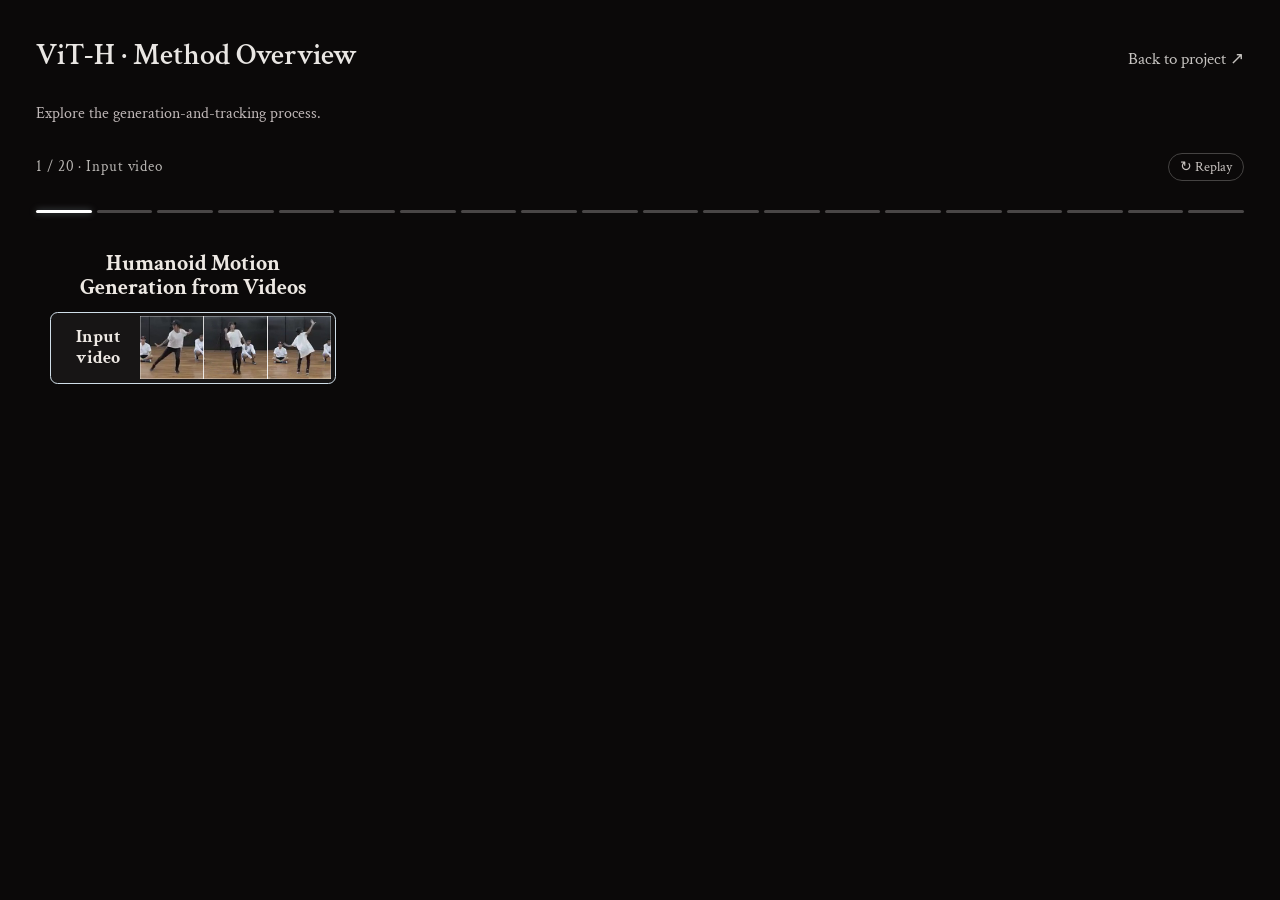
==== commit c90e6e64: "update" ====
--- a/method.html
+++ b/method.html
@@ -114,12 +114,12 @@
     <div class="method-picture" data-shape="PRE / video / REAL SOURCE / v15" style="left:48.81837%;top:42.81999%;width:11.74728%;height:8.19657%;" data-reveal="" data-delay="800" data-direction="down"><img src="static/images/method-116-pre-video.png" alt="PRE: video" loading="lazy" decoding="async" style="width:300.94195%;height:100.00000%;left:-100.57480%;top:-0.00000%;"></div>
     <div class="method-shape" data-shape="PRE / bbox and keypoints / frame 2" aria-hidden="true" style="left:50.27763%;top:42.08119%;width:12.34841%;height:8.61487%;background:transparent;border:none;border-radius:0;" data-reveal="" data-delay="800" data-direction="down"></div>
     <div class="method-picture" data-shape="PRE / bbox and keypoints / annotated frame 2 / REPLACE IMAGE" style="left:50.58634%;top:42.29656%;width:11.73098%;height:8.18412%;" data-reveal="" data-delay="800" data-direction="down"><img src="static/images/method-139-pre-bbox-and-keypoints-annotated-frame-2.png" alt="PRE: bbox and keypoints: annotated frame 2" loading="lazy" decoding="async" style="width:100.00000%;height:100.00000%;left:-0.00000%;top:-0.00000%;"></div>
-    </div><div class="method-step" data-step="pretrain-2" data-narration="Diffusion-based motion generation"><svg class="method-connector" preserveAspectRatio="none" data-shape="PRE / condition input / 1" viewbox="0 0 559.748 802.3333333333334" aria-hidden="true" style="" data-reveal="" data-delay="0" data-direction="down"><defs><marker id="arrow-104" viewbox="0 0 10 10" orient="auto-start-reverse" refX="2" refY="5" markerWidth="3" markerHeight="3"><path d="M0 0L10 5L0 10Z" fill="#49A4D2"/></marker></defs><path d="M 184.320 497.505 L 184.320 512.705" fill="none" stroke="#49A4D2" stroke-width="4.000" marker-end="url(#arrow-104)" stroke-linejoin="round"/></svg>
+    </div><div class="method-step" data-step="pretrain-2" data-narration="Diffusion-based motion generation"><svg class="method-connector" preserveAspectRatio="none" data-shape="PRE / condition input / 1" viewbox="0 0 559.748 802.3333333333334" aria-hidden="true" style="" data-reveal="" data-delay="0" data-direction="down"><defs><marker id="arrow-104" viewbox="0 0 10 10" orient="auto-start-reverse" refX="2" refY="5" markerWidth="3" markerHeight="3"><path d="M0 0L10 5L0 10Z" fill="#49A4D2"/></marker></defs><path d="M 153.662 497.505 L 153.662 512.705" fill="none" stroke="#49A4D2" stroke-width="4.000" marker-end="url(#arrow-104)" stroke-linejoin="round"/></svg>
     <div class="method-shape" data-shape="PRE / model" aria-hidden="true" style="left:4.31765%;top:65.59685%;width:46.26870%;height:11.96510%;background:#18242c;border:0.59551cqw solid #49A4D2;border-radius:2.17246cqw;" data-reveal="" data-delay="350" data-direction="down"></div>
     <div class="method-text" data-shape="PRE / model label" style="left:4.28228%;top:67.98790%;width:46.13290%;height:7.54954%;" data-reveal="" data-delay="350" data-direction="down"><div class="method-paragraph" style="line-height:calc(var(--native-line-height) * 100cqw / var(--font-reference));text-align:center;--native-line-height:29.3333;"><span style="font-size:calc(var(--native-font) * 100cqw / var(--font-reference));font-weight:700;color:#86c5e3;--native-font:32.0;">Diffusion-based</span></div><div class="method-paragraph" style="line-height:calc(var(--native-line-height) * 100cqw / var(--font-reference));text-align:center;--native-line-height:29.3333;"><span style="font-size:calc(var(--native-font) * 100cqw / var(--font-reference));font-weight:700;color:#86c5e3;--native-font:32.0;">motion generator</span></div></div>
     </div><div class="method-step" data-step="pretrain-3" data-narration="Direct G1 motion prediction"><div class="method-shape" data-shape="PRE / output card" aria-hidden="true" style="left:4.32791%;top:81.13264%;width:91.28967%;height:16.01628%;background:#171515;border:0.59551cqw solid #D0DEE8;border-radius:2.41650cqw;" data-reveal="" data-delay="350" data-direction="down"></div>
     <div class="method-text" data-shape="PRE / output label" style="left:5.94844%;top:82.85240%;width:27.26994%;height:13.08878%;" data-reveal="" data-delay="350" data-direction="down"><div class="method-paragraph" style="line-height:calc(var(--native-line-height) * 100cqw / var(--font-reference));text-align:center;--native-line-height:34.6666;"><span style="font-size:calc(var(--native-font) * 100cqw / var(--font-reference));font-weight:700;color:#ede8e3;--native-font:32.0;">Direct</span></div><div class="method-paragraph" style="line-height:calc(var(--native-line-height) * 100cqw / var(--font-reference));text-align:center;--native-line-height:34.6666;"><span style="font-size:calc(var(--native-font) * 100cqw / var(--font-reference));font-weight:700;color:#ede8e3;--native-font:32.0;">G1 </span><span style="font-size:calc(var(--native-font) * 100cqw / var(--font-reference));font-weight:700;color:#ede8e3;--native-font:32.0;">motion</span></div><div class="method-paragraph" style="line-height:calc(var(--native-line-height) * 100cqw / var(--font-reference));text-align:center;--native-line-height:34.6666;"><span style="font-size:calc(var(--native-font) * 100cqw / var(--font-reference));font-weight:700;color:#ede8e3;--native-font:32.0;">prediction</span></div></div>
-    <svg class="method-connector" preserveAspectRatio="none" data-shape="PRE / motion output / 1" viewbox="0 0 559.748 802.3333333333334" aria-hidden="true" style="" data-reveal="" data-delay="0" data-direction="down"><defs><marker id="arrow-111" viewbox="0 0 10 10" orient="auto-start-reverse" refX="2" refY="5" markerWidth="3" markerHeight="3"><path d="M0 0L10 5L0 10Z" fill="#49A4D2"/></marker></defs><path d="M 184.320 622.305 L 184.320 637.505" fill="none" stroke="#49A4D2" stroke-width="4.000" marker-end="url(#arrow-111)" stroke-linejoin="round"/></svg>
+    <svg class="method-connector" preserveAspectRatio="none" data-shape="PRE / motion output / 1" viewbox="0 0 559.748 802.3333333333334" aria-hidden="true" style="" data-reveal="" data-delay="0" data-direction="down"><defs><marker id="arrow-111" viewbox="0 0 10 10" orient="auto-start-reverse" refX="2" refY="5" markerWidth="3" markerHeight="3"><path d="M0 0L10 5L0 10Z" fill="#49A4D2"/></marker></defs><path d="M 153.662 622.305 L 153.662 637.505" fill="none" stroke="#49A4D2" stroke-width="4.000" marker-end="url(#arrow-111)" stroke-linejoin="round"/></svg>
     <div class="method-picture" data-shape="PRE / output motion / REAL SOURCE / v15" style="left:36.440909700000006%;top:82.42683445%;width:54.1872406%;height:13.5609211%;" data-reveal="" data-delay="350" data-direction="down"><img src="static/images/method-140-pre-output-motion.png" alt="PRE: output motion" loading="lazy" decoding="async" style="width:100.00000%;height:101.92745%;left:-0.00000%;top:-1.92745%;"></div>
 </div><div class="method-step" data-step="pretrain-4" data-narration="Preceding segment for the AR variant"><div class="method-shape" data-shape="PRE / optional prefix" aria-hidden="true" style="left:57.72104%;top:63.21719%;width:37.59123%;height:16.73755%;background:#241e2d;border:0.67538cqw dashed #9470C3;border-radius:3.03898cqw;" data-reveal="" data-delay="0" data-direction="left"></div>
     <div class="method-text" data-shape="PRE / prefix label" style="left:57.73%;top:64.2%;width:37.59%;height:7.55%;" data-reveal="" data-delay="0" data-direction="left"><div class="method-paragraph" style="line-height:calc(var(--native-line-height) * 100cqw / var(--font-reference));text-align:center;--native-line-height:31.9056;"><span style="font-size:calc(var(--native-font) * 100cqw / var(--font-reference));font-weight:700;color:#bb9ee0;--native-font:32.4654;">Preceding<br>segment</span></div></div>
